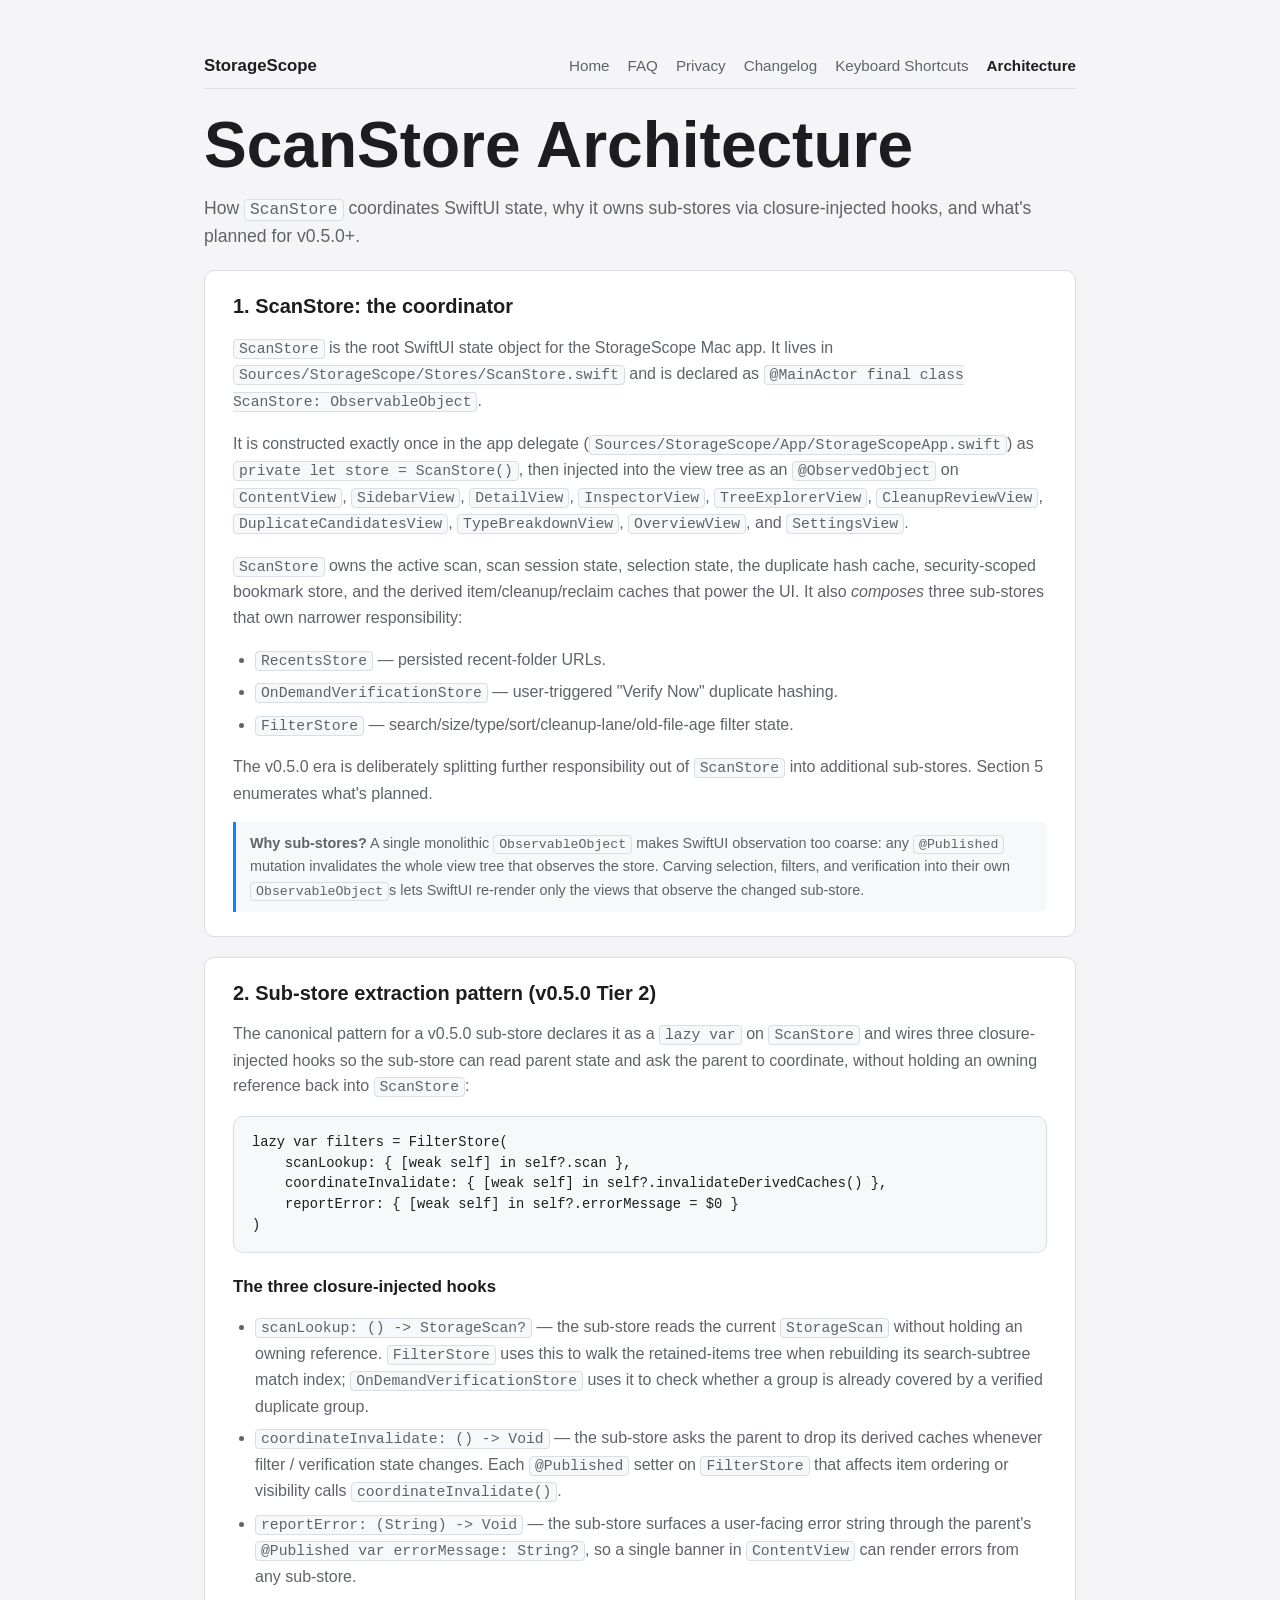
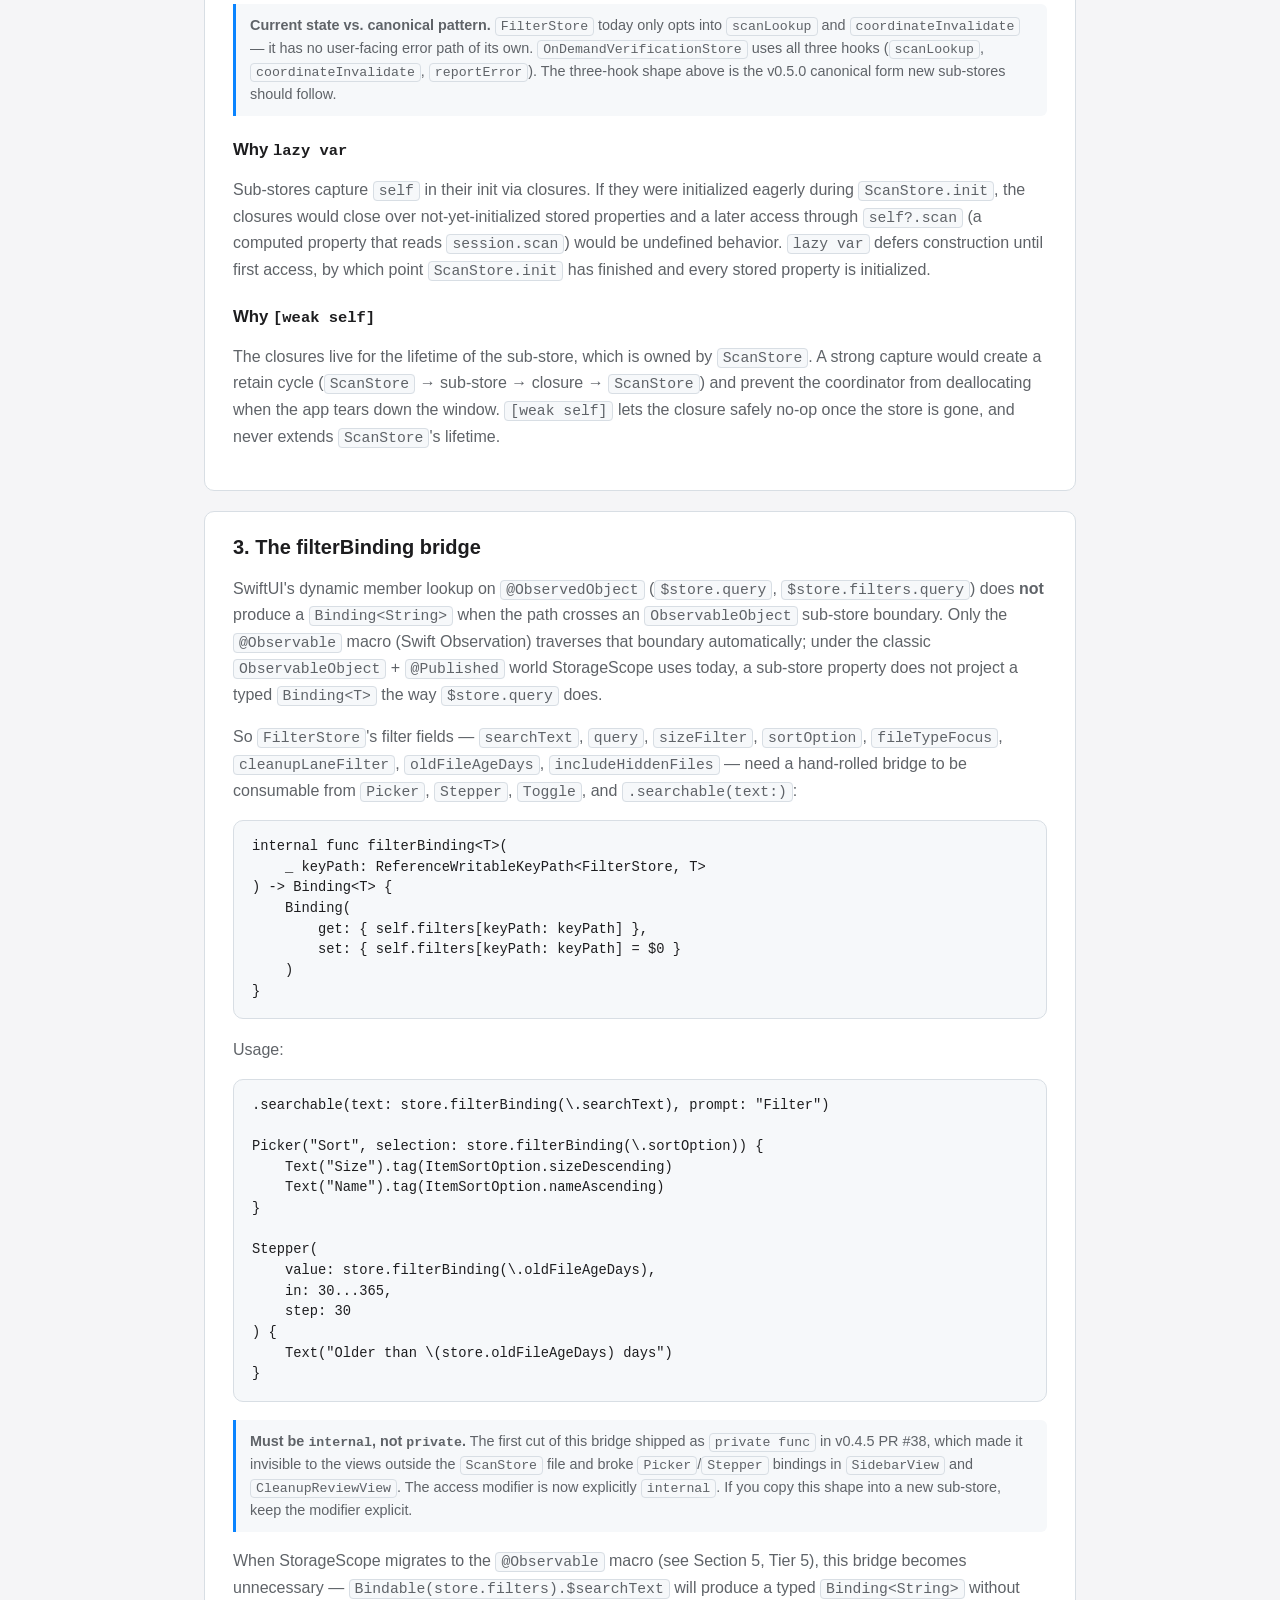
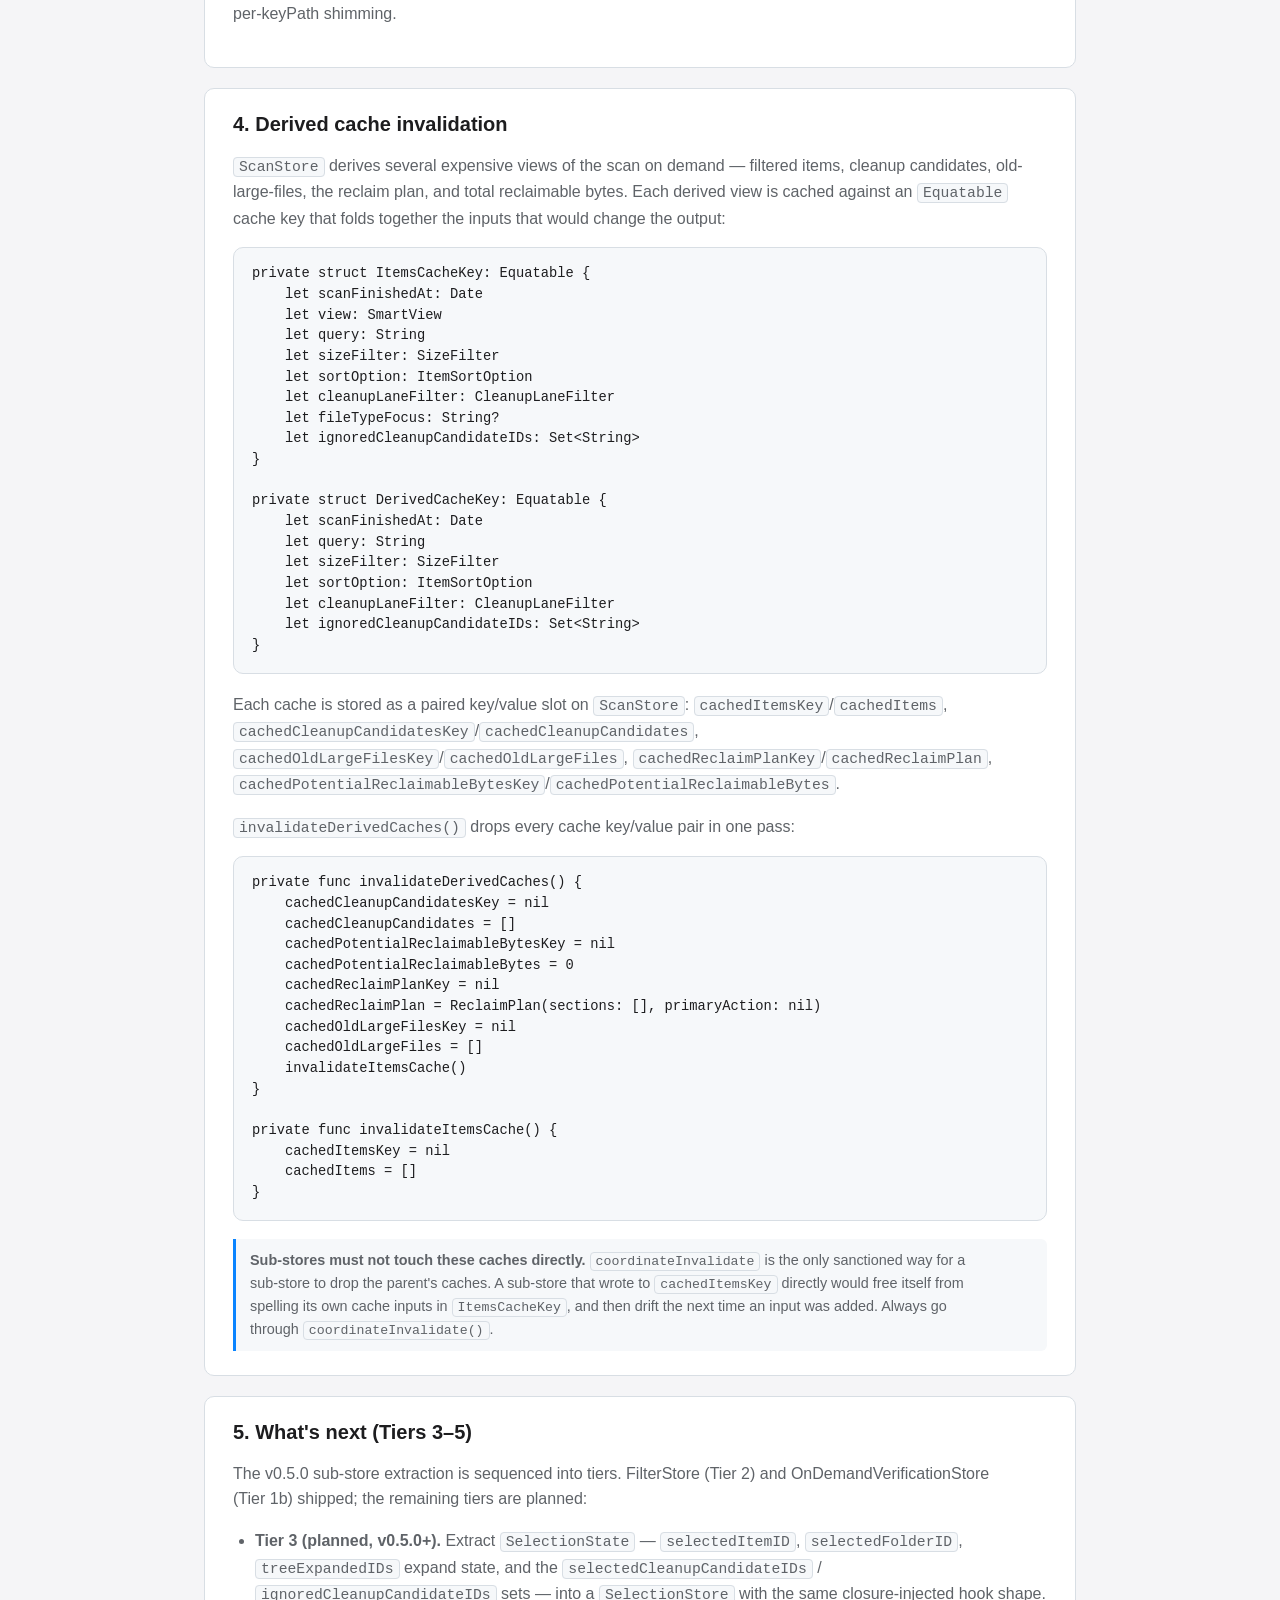
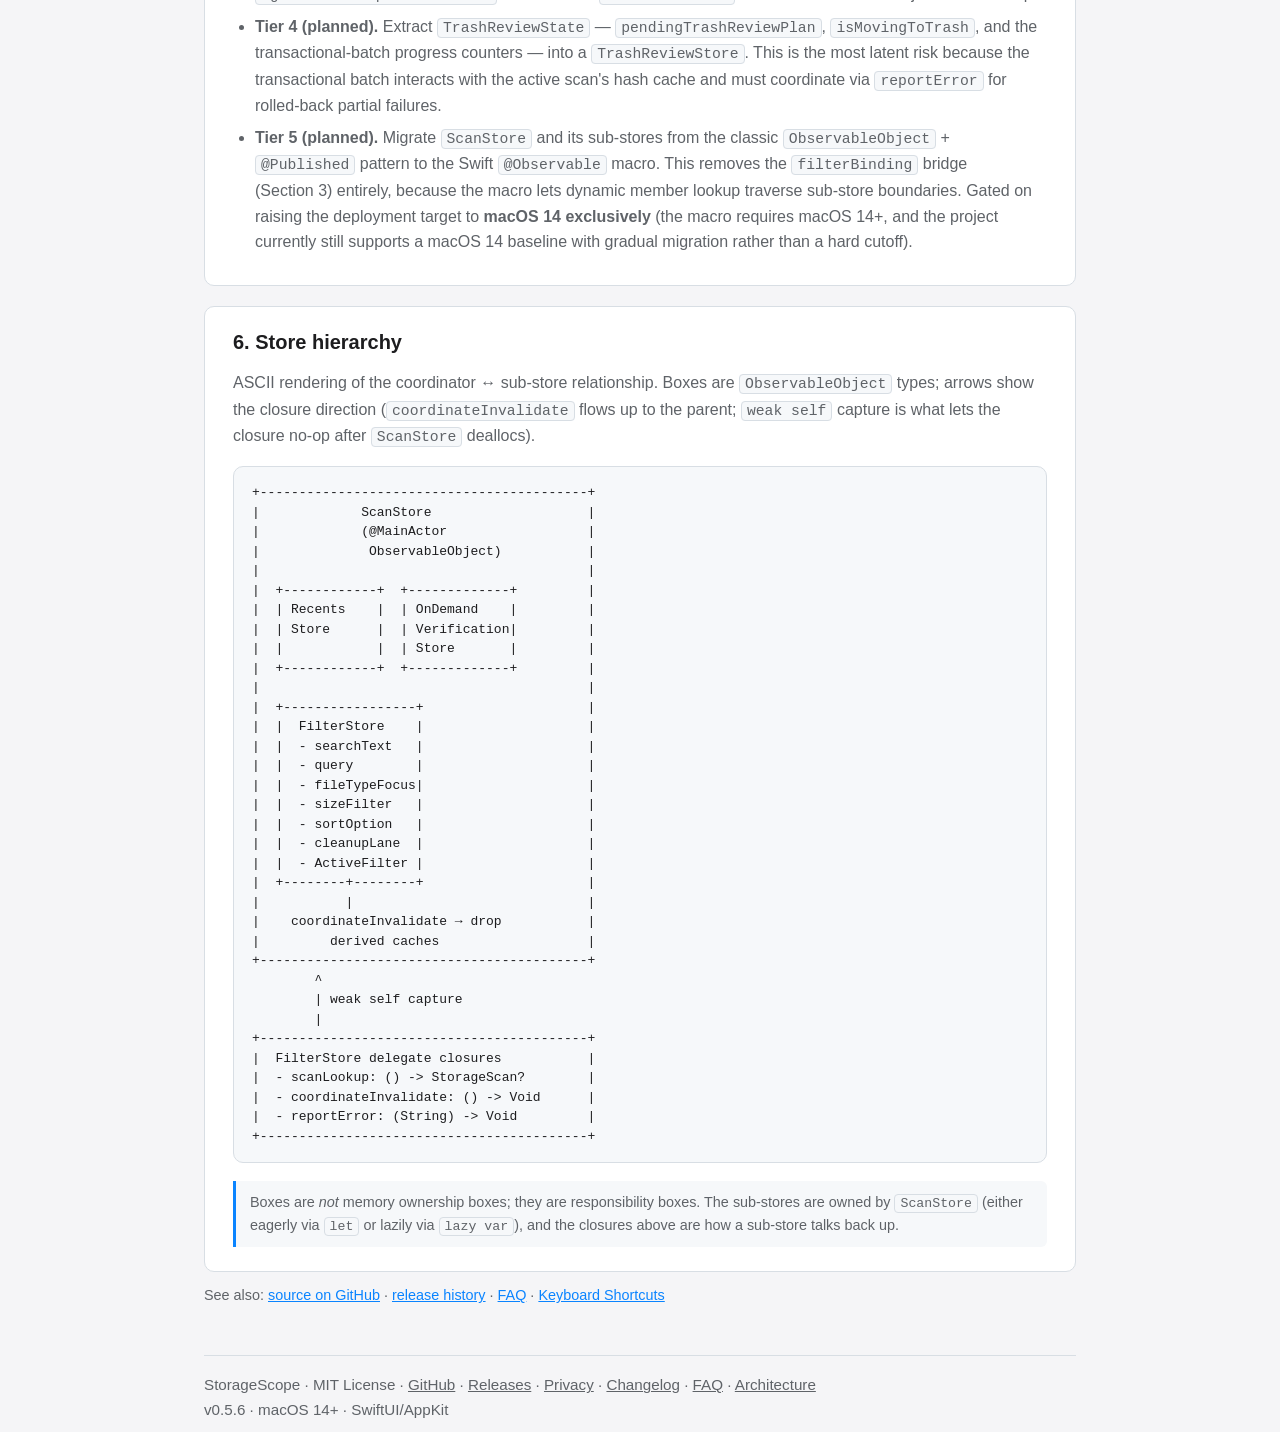
==== docs/architecture.html @ 78a91f6f "v0.5.6: StorageItemRow + DuplicateItemRow adopted Equatable for diff skip First step on PLAN.md §3.3" ====
<!doctype html>
<html lang="en">
<head>
  <meta charset="utf-8">
  <meta name="viewport" content="width=device-width, initial-scale=1">
  <title>Architecture — StorageScope</title>
  <meta name="description" content="StorageScope ScanStore architecture: the @MainActor ObservableObject coordinator, the v0.5.0 Tier-2 sub-store extraction pattern, the filterBinding bridge, derived cache invalidation, and what's planned for Tiers 3-5.">
  <link rel="canonical" href="https://rasputinkaiser.github.io/StorageScope/architecture.html">
  <meta property="og:title" content="Architecture — StorageScope">
  <meta property="og:description" content="How ScanStore coordinates sub-stores (FilterStore, OnDemandVerificationStore, RecentsStore) via closure-injected hooks, the filterBinding Binding bridge, and derived cache invalidation.">
  <meta property="og:type" content="article">
  <meta property="og:url" content="https://rasputinkaiser.github.io/StorageScope/architecture.html">
  <meta property="og:image" content="https://rasputinkaiser.github.io/StorageScope/images/storagescope-overview.png">
  <meta name="twitter:card" content="summary_large_image">
  <meta name="twitter:title" content="Architecture — StorageScope">
  <meta name="twitter:image" content="https://rasputinkaiser.github.io/StorageScope/images/storagescope-overview.png">
  <link rel="icon" type="image/png" href="images/storagescope-overview.png">
  <script type="application/ld+json">
  {
    "@context": "https://schema.org",
    "@type": "TechArticle",
    "headline": "ScanStore Architecture",
    "inLanguage": "en",
    "about": "ScanStore (@MainActor ObservableObject) coordinator pattern, v0.5.0 Tier-2 sub-store extraction, filterBinding bridge, and derived cache invalidation in StorageScope.",
    "isPartOf": {
      "@type": "WebSite",
      "name": "StorageScope",
      "url": "https://rasputinkaiser.github.io/StorageScope/"
    },
    "author": {
      "@type": "Person",
      "name": "RasputinKaiser"
    }
  }
  </script>
  <style>
    :root { color-scheme: light dark; --accent: #0a84ff; --text: #1d1d1f; --muted: #5f6368; --bg: #f5f5f7; --panel: #fff; --border: #d8dee4; --code-bg: #f6f8fa; --code-text: #1d1d1f; }
    @media (prefers-color-scheme: dark) { :root { --text: #f5f5f7; --muted: #a1a1a6; --bg: #101114; --panel: #1b1d22; --border: #2f343d; --code-bg: #0e0f12; --code-text: #f5f5f7; } }
    * { box-sizing: border-box; }
    body { margin: 0; font-family: -apple-system, BlinkMacSystemFont, "Segoe UI", sans-serif; background: var(--bg); color: var(--text); -webkit-font-smoothing: antialiased; }
    main { max-width: 920px; margin: 0 auto; padding: 56px 24px 72px; }
    h1 { font-size: clamp(2.2rem, 5vw, 4rem); line-height: 1; margin: 0 0 18px; text-wrap: balance; }
    h2 { margin-top: 36px; font-size: 1.25rem; text-wrap: balance; }
    h3 { margin-top: 24px; font-size: 1.05rem; }
    p, li { color: var(--muted); line-height: 1.6; text-wrap: pretty; }
    a { color: var(--accent); }
    code { font-family: "SF Mono", ui-monospace, Menlo, Consolas, monospace; font-size: 0.92em; }
    p > code, li > code { background: var(--code-bg); padding: 1px 5px; border-radius: 4px; border: 1px solid var(--border); }
    pre { background: var(--code-bg); border: 1px solid var(--border); border-radius: 10px; padding: 16px 18px; overflow-x: auto; line-height: 1.5; margin: 14px 0 18px; }
    pre code { color: var(--code-text); background: transparent; border: 0; padding: 0; font-size: 0.86rem; white-space: pre; }
    .section { background: var(--panel); border: 1px solid var(--border); border-radius: 10px; padding: 24px 28px; margin-top: 20px; }
    .section h2 { margin-top: 0; }
    .section h3:first-child { margin-top: 0; }
    ul { margin: 8px 0 0; padding-left: 22px; }
    li { margin-bottom: 6px; }
    .lead { color: var(--muted); font-size: 1.1rem; line-height: 1.55; margin: 0 0 8px; }
    .note { font-size: 0.9rem; color: var(--muted); background: var(--code-bg); border-left: 3px solid var(--accent); padding: 10px 14px; border-radius: 0 6px 6px 0; margin: 14px 0 0; }
    .actions-note { margin: 12px 0 0; color: var(--muted); font-size: 0.9rem; }
    .site-nav { display:flex; flex-wrap:wrap; align-items:baseline; gap:16px 24px; margin-bottom:24px; padding-bottom:12px; border-bottom:1px solid var(--border); }
    .site-nav .brand { font-weight:700; color:var(--text); text-decoration:none; font-size:1.05rem; }
    .site-nav nav { display:flex; flex-wrap:wrap; gap:18px; margin-left:auto; }
    .site-nav nav a { color:var(--muted); text-decoration:none; font-size:0.95rem; transition: color 150ms cubic-bezier(0.2, 0, 0, 1); }
    .site-nav nav a:hover { color:var(--accent); }
    .site-nav nav a[aria-current="page"] { color: var(--text); font-weight: 600; }
    footer.site-footer { margin-top:48px; padding-top:20px; border-top:1px solid var(--border); color:var(--muted); font-size:0.95rem; display:flex; flex-wrap:wrap; gap:8px 16px; justify-content:space-between; }
    footer.site-footer a { color:inherit; }
    @media (max-width: 820px) {
      main { padding: 32px 16px 56px; }
      .section { padding: 18px 16px; }
      pre { padding: 12px; }
      pre code { font-size: 0.78rem; }
    }
  </style>
</head>
<body>
  <main>
    <header class="site-nav" aria-label="Site navigation">
      <a class="brand" href="./">StorageScope</a>
      <nav>
        <a href="./">Home</a>
        <a href="faq.html">FAQ</a>
        <a href="privacy.html">Privacy</a>
        <a href="changelog.html">Changelog</a>
        <a href="keyboard-shortcuts.html">Keyboard Shortcuts</a>
        <a href="architecture.html" aria-current="page">Architecture</a>
      </nav>
    </header>
    <h1>ScanStore Architecture</h1>
    <p class="lead">How <code>ScanStore</code> coordinates SwiftUI state, why it owns sub-stores via closure-injected hooks, and what's planned for v0.5.0+.</p>

    <section class="section" id="scanstore-coordinator">
      <h2>1. ScanStore: the coordinator</h2>
      <p><code>ScanStore</code> is the root SwiftUI state object for the StorageScope Mac app. It lives in
      <code>Sources/StorageScope/Stores/ScanStore.swift</code> and is declared as
      <code>@MainActor final class ScanStore: ObservableObject</code>.</p>
      <p>It is constructed exactly once in the app delegate
      (<code>Sources/StorageScope/App/StorageScopeApp.swift</code>) as
      <code>private let store = ScanStore()</code>, then injected into the view tree as an
      <code>@ObservedObject</code> on <code>ContentView</code>, <code>SidebarView</code>,
      <code>DetailView</code>, <code>InspectorView</code>, <code>TreeExplorerView</code>,
      <code>CleanupReviewView</code>, <code>DuplicateCandidatesView</code>,
      <code>TypeBreakdownView</code>, <code>OverviewView</code>, and <code>SettingsView</code>.</p>
      <p><code>ScanStore</code> owns the active scan, scan session state, selection state, the duplicate hash
      cache, security-scoped bookmark store, and the derived item/cleanup/reclaim caches that power the UI.
      It also <em>composes</em> three sub-stores that own narrower responsibility:</p>
      <ul>
        <li><code>RecentsStore</code> &mdash; persisted recent-folder URLs.</li>
        <li><code>OnDemandVerificationStore</code> &mdash; user-triggered "Verify Now" duplicate hashing.</li>
        <li><code>FilterStore</code> &mdash; search/size/type/sort/cleanup-lane/old-file-age filter state.</li>
      </ul>
      <p>The v0.5.0 era is deliberately splitting further responsibility out of <code>ScanStore</code> into
      additional sub-stores. Section&nbsp;5 enumerates what's planned.</p>
      <p class="note"><strong>Why sub-stores?</strong> A single monolithic <code>ObservableObject</code> makes SwiftUI
      observation too coarse: any <code>@Published</code> mutation invalidates the whole view tree that observes
      the store. Carving selection, filters, and verification into their own
      <code>ObservableObject</code>s lets SwiftUI re-render only the views that observe the changed sub-store.</p>
    </section>

    <section class="section" id="sub-store-extraction-pattern">
      <h2>2. Sub-store extraction pattern (v0.5.0 Tier 2)</h2>
      <p>The canonical pattern for a v0.5.0 sub-store declares it as a <code>lazy var</code> on
      <code>ScanStore</code> and wires three closure-injected hooks so the sub-store can read parent state
      and ask the parent to coordinate, without holding an owning reference back into <code>ScanStore</code>:</p>
      <pre><code class="language-swift">lazy var filters = FilterStore(
    scanLookup: { [weak self] in self?.scan },
    coordinateInvalidate: { [weak self] in self?.invalidateDerivedCaches() },
    reportError: { [weak self] in self?.errorMessage = $0 }
)</code></pre>
      <h3>The three closure-injected hooks</h3>
      <ul>
        <li><code>scanLookup: () -&gt; StorageScan?</code> &mdash; the sub-store reads the current
        <code>StorageScan</code> without holding an owning reference. <code>FilterStore</code> uses this to walk
        the retained-items tree when rebuilding its search-subtree match index; <code>OnDemandVerificationStore</code>
        uses it to check whether a group is already covered by a verified duplicate group.</li>
        <li><code>coordinateInvalidate: () -&gt; Void</code> &mdash; the sub-store asks the parent to drop its
        derived caches whenever filter / verification state changes. Each <code>@Published</code> setter on
        <code>FilterStore</code> that affects item ordering or visibility calls
        <code>coordinateInvalidate()</code>.</li>
        <li><code>reportError: (String) -&gt; Void</code> &mdash; the sub-store surfaces a user-facing error
        string through the parent's <code>@Published var errorMessage: String?</code>, so a single banner in
        <code>ContentView</code> can render errors from any sub-store.</li>
      </ul>
      <p class="note"><strong>Current state vs. canonical pattern.</strong> <code>FilterStore</code> today only
      opts into <code>scanLookup</code> and <code>coordinateInvalidate</code> &mdash; it has no user-facing
      error path of its own. <code>OnDemandVerificationStore</code> uses all three hooks
      (<code>scanLookup</code>, <code>coordinateInvalidate</code>, <code>reportError</code>). The three-hook
      shape above is the v0.5.0 canonical form new sub-stores should follow.</p>
      <h3>Why <code>lazy var</code></h3>
      <p>Sub-stores capture <code>self</code> in their init via closures. If they were initialized eagerly
      during <code>ScanStore.init</code>, the closures would close over not-yet-initialized stored properties
      and a later access through <code>self?.scan</code> (a computed property that reads
      <code>session.scan</code>) would be undefined behavior. <code>lazy var</code> defers construction until
      first access, by which point <code>ScanStore.init</code> has finished and every stored property is
      initialized.</p>
      <h3>Why <code>[weak self]</code></h3>
      <p>The closures live for the lifetime of the sub-store, which is owned by <code>ScanStore</code>. A
      strong capture would create a retain cycle (<code>ScanStore</code> &rarr; sub-store &rarr; closure
      &rarr; <code>ScanStore</code>) and prevent the coordinator from deallocating when the app tears down the
      window. <code>[weak self]</code> lets the closure safely no-op once the store is gone, and never extends
      <code>ScanStore</code>'s lifetime.</p>
    </section>

    <section class="section" id="filterbinding-bridge">
      <h2>3. The filterBinding bridge</h2>
      <p>SwiftUI's dynamic member lookup on <code>@ObservedObject</code> (<code>$store.query</code>,
      <code>$store.filters.query</code>) does <strong>not</strong> produce a <code>Binding&lt;String&gt;</code>
      when the path crosses an <code>ObservableObject</code> sub-store boundary. Only the
      <code>@Observable</code> macro (Swift Observation) traverses that boundary automatically; under the
      classic <code>ObservableObject</code> + <code>@Published</code> world StorageScope uses today, a sub-store
      property does not project a typed <code>Binding&lt;T&gt;</code> the way <code>$store.query</code> does.</p>
      <p>So <code>FilterStore</code>'s filter fields &mdash; <code>searchText</code>, <code>query</code>,
      <code>sizeFilter</code>, <code>sortOption</code>, <code>fileTypeFocus</code>,
      <code>cleanupLaneFilter</code>, <code>oldFileAgeDays</code>, <code>includeHiddenFiles</code>
      &mdash; need a hand-rolled bridge to be consumable from <code>Picker</code>, <code>Stepper</code>,
      <code>Toggle</code>, and <code>.searchable(text:)</code>:</p>
      <pre><code class="language-swift">internal func filterBinding&lt;T&gt;(
    _ keyPath: ReferenceWritableKeyPath&lt;FilterStore, T&gt;
) -&gt; Binding&lt;T&gt; {
    Binding(
        get: { self.filters[keyPath: keyPath] },
        set: { self.filters[keyPath: keyPath] = $0 }
    )
}</code></pre>
      <p>Usage:</p>
      <pre><code class="language-swift">.searchable(text: store.filterBinding(\.searchText), prompt: "Filter")

Picker("Sort", selection: store.filterBinding(\.sortOption)) {
    Text("Size").tag(ItemSortOption.sizeDescending)
    Text("Name").tag(ItemSortOption.nameAscending)
}

Stepper(
    value: store.filterBinding(\.oldFileAgeDays),
    in: 30...365,
    step: 30
) {
    Text("Older than \(store.oldFileAgeDays) days")
}</code></pre>
      <p class="note"><strong>Must be <code>internal</code>, not <code>private</code>.</strong> The first cut of this
      bridge shipped as <code>private func</code> in v0.4.5 PR&nbsp;#38, which made it invisible to the views
      outside the <code>ScanStore</code> file and broke <code>Picker</code>/<code>Stepper</code> bindings in
      <code>SidebarView</code> and <code>CleanupReviewView</code>. The access modifier is now explicitly
      <code>internal</code>. If you copy this shape into a new sub-store, keep the modifier explicit.</p>
      <p>When StorageScope migrates to the <code>@Observable</code> macro (see Section&nbsp;5, Tier 5), this
      bridge becomes unnecessary &mdash; <code>Bindable(store.filters).$searchText</code> will produce a typed
      <code>Binding&lt;String&gt;</code> without per-keyPath shimming.</p>
    </section>

    <section class="section" id="derived-cache-invalidation">
      <h2>4. Derived cache invalidation</h2>
      <p><code>ScanStore</code> derives several expensive views of the scan on demand &mdash; filtered items,
      cleanup candidates, old-large-files, the reclaim plan, and total reclaimable bytes. Each derived view is
      cached against an <code>Equatable</code> cache key that folds together the inputs that would change the
      output:</p>
      <pre><code class="language-swift">private struct ItemsCacheKey: Equatable {
    let scanFinishedAt: Date
    let view: SmartView
    let query: String
    let sizeFilter: SizeFilter
    let sortOption: ItemSortOption
    let cleanupLaneFilter: CleanupLaneFilter
    let fileTypeFocus: String?
    let ignoredCleanupCandidateIDs: Set&lt;String&gt;
}

private struct DerivedCacheKey: Equatable {
    let scanFinishedAt: Date
    let query: String
    let sizeFilter: SizeFilter
    let sortOption: ItemSortOption
    let cleanupLaneFilter: CleanupLaneFilter
    let ignoredCleanupCandidateIDs: Set&lt;String&gt;
}</code></pre>
      <p>Each cache is stored as a paired key/value slot on <code>ScanStore</code>:
      <code>cachedItemsKey</code>/<code>cachedItems</code>,
      <code>cachedCleanupCandidatesKey</code>/<code>cachedCleanupCandidates</code>,
      <code>cachedOldLargeFilesKey</code>/<code>cachedOldLargeFiles</code>,
      <code>cachedReclaimPlanKey</code>/<code>cachedReclaimPlan</code>,
      <code>cachedPotentialReclaimableBytesKey</code>/<code>cachedPotentialReclaimableBytes</code>.</p>
      <p><code>invalidateDerivedCaches()</code> drops every cache key/value pair in one pass:</p>
      <pre><code class="language-swift">private func invalidateDerivedCaches() {
    cachedCleanupCandidatesKey = nil
    cachedCleanupCandidates = []
    cachedPotentialReclaimableBytesKey = nil
    cachedPotentialReclaimableBytes = 0
    cachedReclaimPlanKey = nil
    cachedReclaimPlan = ReclaimPlan(sections: [], primaryAction: nil)
    cachedOldLargeFilesKey = nil
    cachedOldLargeFiles = []
    invalidateItemsCache()
}

private func invalidateItemsCache() {
    cachedItemsKey = nil
    cachedItems = []
}</code></pre>
      <p class="note"><strong>Sub-stores must not touch these caches directly.</strong>
      <code>coordinateInvalidate</code> is the only sanctioned way for a sub-store to drop the parent's caches.
      A sub-store that wrote to <code>cachedItemsKey</code> directly would free itself from spelling its own
      cache inputs in <code>ItemsCacheKey</code>, and then drift the next time an input was added. Always go
      through <code>coordinateInvalidate()</code>.</p>
    </section>

    <section class="section" id="whats-next">
      <h2>5. What's next (Tiers 3–5)</h2>
      <p>The v0.5.0 sub-store extraction is sequenced into tiers. FilterStore (Tier&nbsp;2) and
      OnDemandVerificationStore (Tier&nbsp;1b) shipped; the remaining tiers are planned:</p>
      <ul>
        <li><strong>Tier 3 (planned, v0.5.0+).</strong> Extract <code>SelectionState</code> &mdash;
        <code>selectedItemID</code>, <code>selectedFolderID</code>, <code>treeExpandedIDs</code> expand state,
        and the <code>selectedCleanupCandidateIDs</code> / <code>ignoredCleanupCandidateIDs</code> sets &mdash;
        into a <code>SelectionStore</code> with the same closure-injected hook shape.</li>
        <li><strong>Tier 4 (planned).</strong> Extract <code>TrashReviewState</code> &mdash;
        <code>pendingTrashReviewPlan</code>, <code>isMovingToTrash</code>, and the transactional-batch progress
        counters &mdash; into a <code>TrashReviewStore</code>. This is the most latent risk because the
        transactional batch interacts with the active scan's hash cache and must coordinate via
        <code>reportError</code> for rolled-back partial failures.</li>
        <li><strong>Tier 5 (planned).</strong> Migrate <code>ScanStore</code> and its sub-stores from the
        classic <code>ObservableObject</code> + <code>@Published</code> pattern to the Swift
        <code>@Observable</code> macro. This removes the <code>filterBinding</code> bridge (Section&nbsp;3)
        entirely, because the macro lets dynamic member lookup traverse sub-store boundaries. Gated on raising
        the deployment target to <strong>macOS 14 exclusively</strong> (the macro requires macOS 14+, and the
        project currently still supports a macOS 14 baseline with gradual migration rather than a hard cutoff).</li>
      </ul>
    </section>

    <section class="section" id="store-hierarchy-diagram">
      <h2>6. Store hierarchy</h2>
      <p>ASCII rendering of the coordinator &harr; sub-store relationship. Boxes are
      <code>ObservableObject</code> types; arrows show the closure direction
      (<code>coordinateInvalidate</code> flows up to the parent; <code>weak self</code> capture is what lets
      the closure no-op after <code>ScanStore</code> deallocs).</p>
      <pre>
+------------------------------------------+
|             ScanStore                    |
|             (@MainActor                  |
|              ObservableObject)           |
|                                          |
|  +------------+  +-------------+         |
|  | Recents    |  | OnDemand    |         |
|  | Store      |  | Verification|         |
|  |            |  | Store       |         |
|  +------------+  +-------------+         |
|                                          |
|  +-----------------+                     |
|  |  FilterStore    |                     |
|  |  - searchText   |                     |
|  |  - query        |                     |
|  |  - fileTypeFocus|                     |
|  |  - sizeFilter   |                     |
|  |  - sortOption   |                     |
|  |  - cleanupLane  |                     |
|  |  - ActiveFilter |                     |
|  +--------+--------+                     |
|           |                              |
|    coordinateInvalidate → drop           |
|         derived caches                   |
+------------------------------------------+
        ^
        | weak self capture
        |
+------------------------------------------+
|  FilterStore delegate closures           |
|  - scanLookup: () -> StorageScan?        |
|  - coordinateInvalidate: () -> Void      |
|  - reportError: (String) -> Void         |
+------------------------------------------+
</pre>
      <p class="note">Boxes are <em>not</em> memory ownership boxes; they are responsibility boxes. The
      sub-stores are owned by <code>ScanStore</code> (either eagerly via <code>let</code> or lazily via
      <code>lazy var</code>), and the closures above are how a sub-store talks back up.</p>
    </section>

    <p class="actions-note">See also: <a href="https://github.com/RasputinKaiser/StorageScope">source on GitHub</a> &middot; <a href="changelog.html">release history</a> &middot; <a href="faq.html">FAQ</a> &middot; <a href="keyboard-shortcuts.html">Keyboard Shortcuts</a></p>

    <footer class="site-footer">
      <div>StorageScope &middot; MIT License &middot; <a href="https://github.com/RasputinKaiser/StorageScope">GitHub</a> &middot; <a href="https://github.com/RasputinKaiser/StorageScope/releases">Releases</a> &middot; <a href="privacy.html">Privacy</a> &middot; <a href="changelog.html">Changelog</a> &middot; <a href="faq.html">FAQ</a> &middot; <a href="architecture.html">Architecture</a></div>
      <div>v0.5.6 &middot; macOS 14+ &middot; SwiftUI/AppKit</div>
    </footer>
  </main>
</body>
</html>
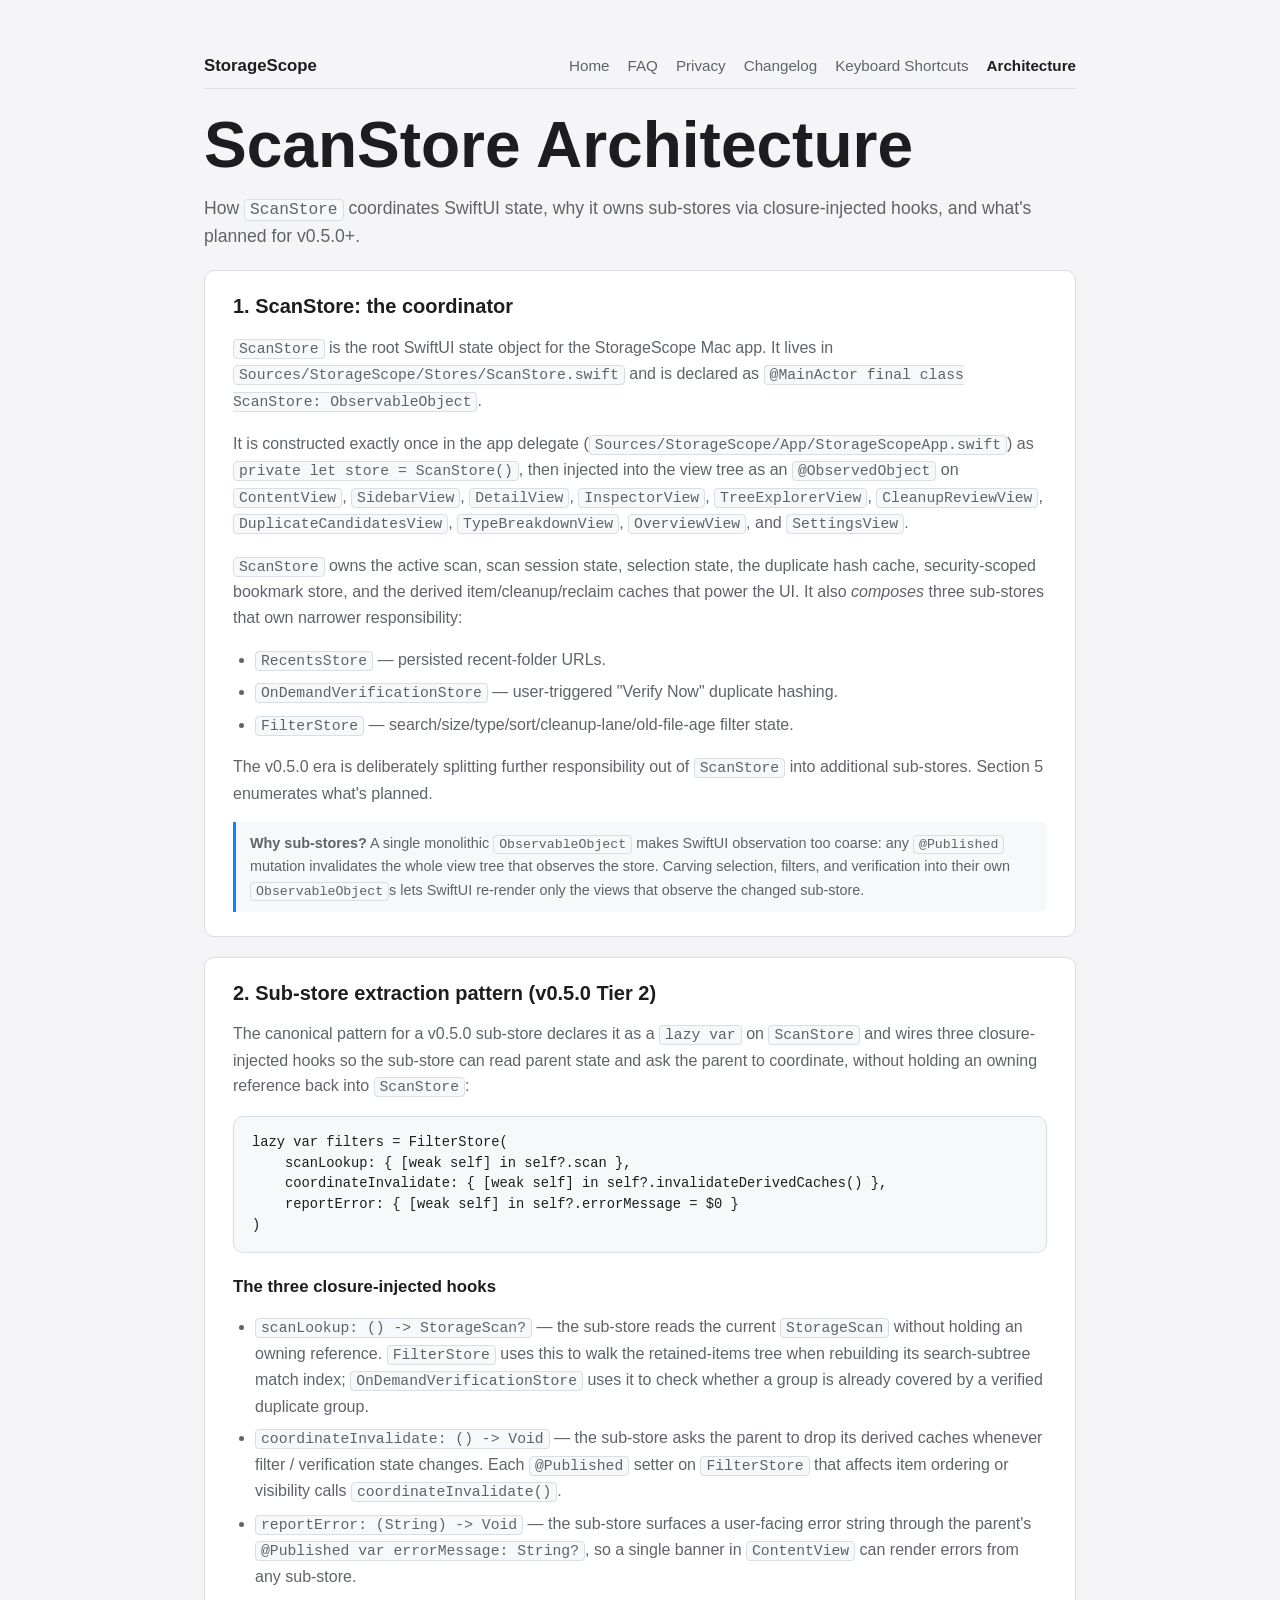
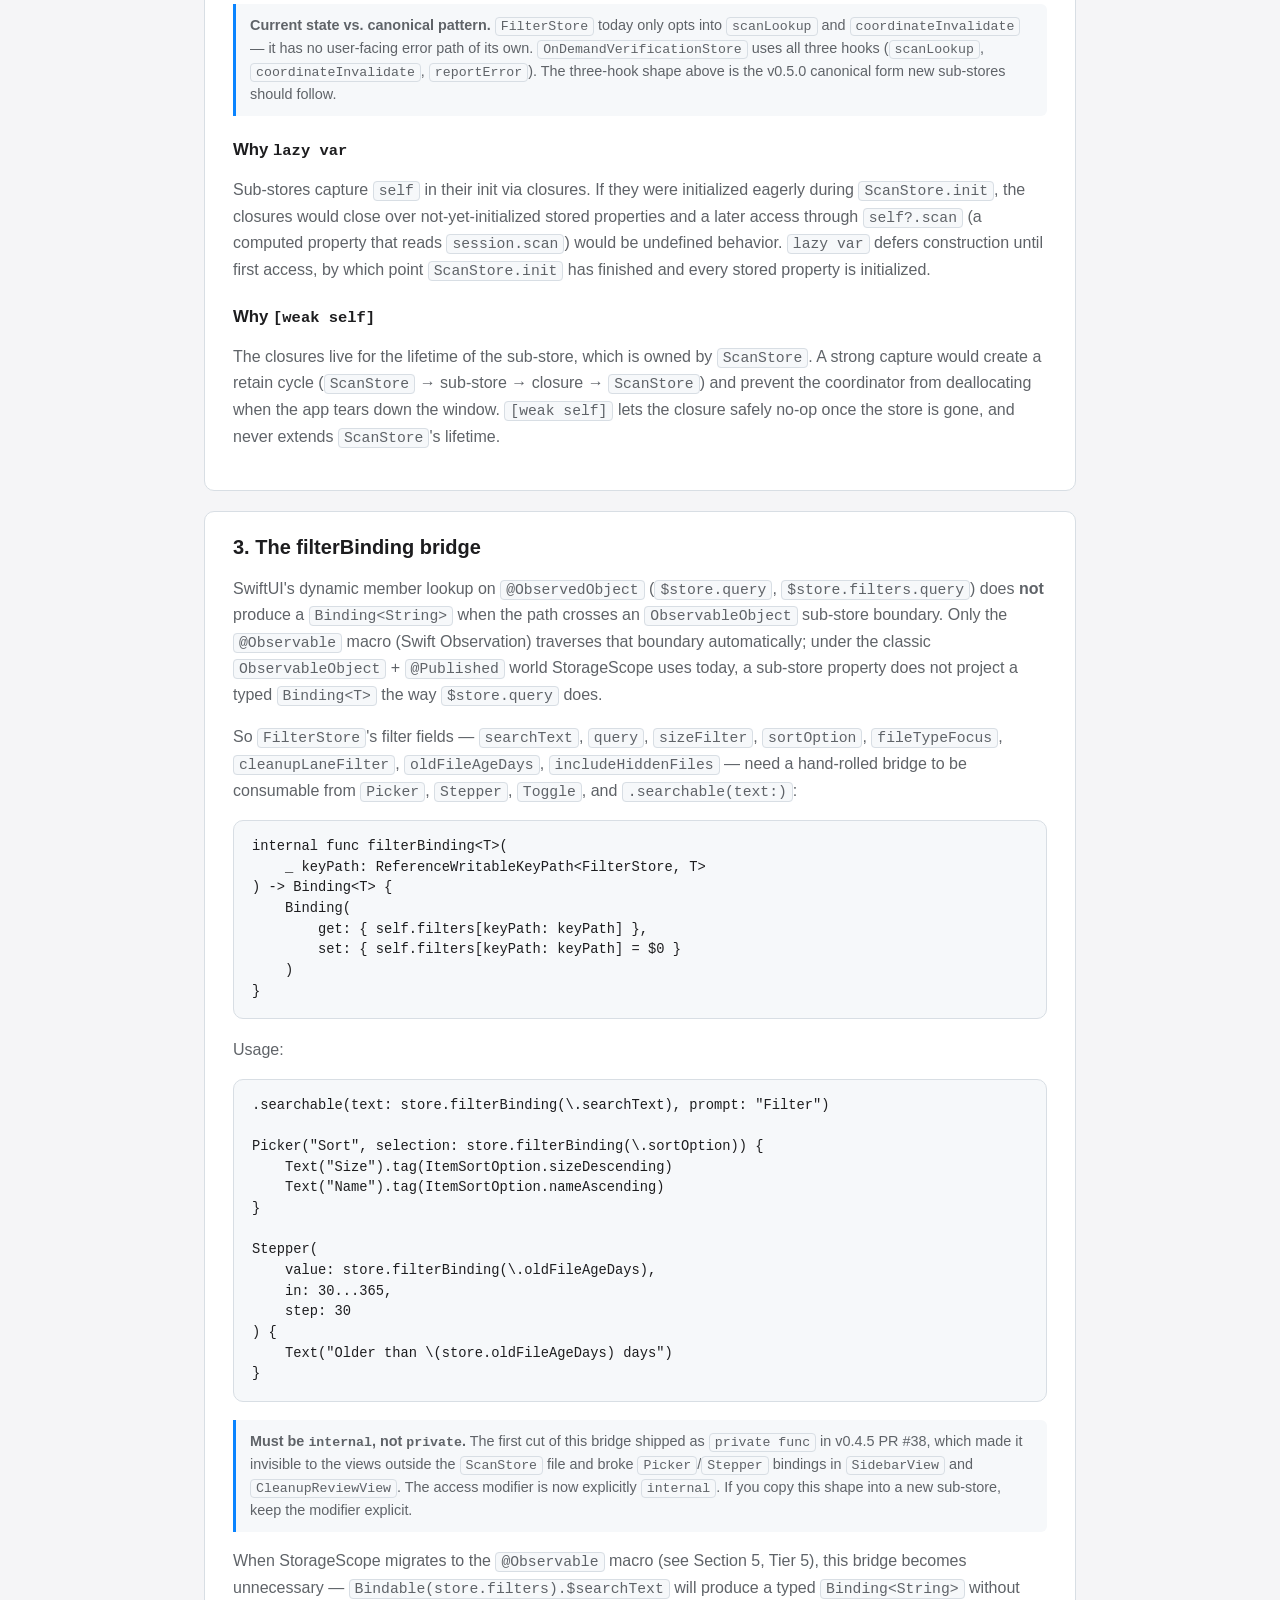
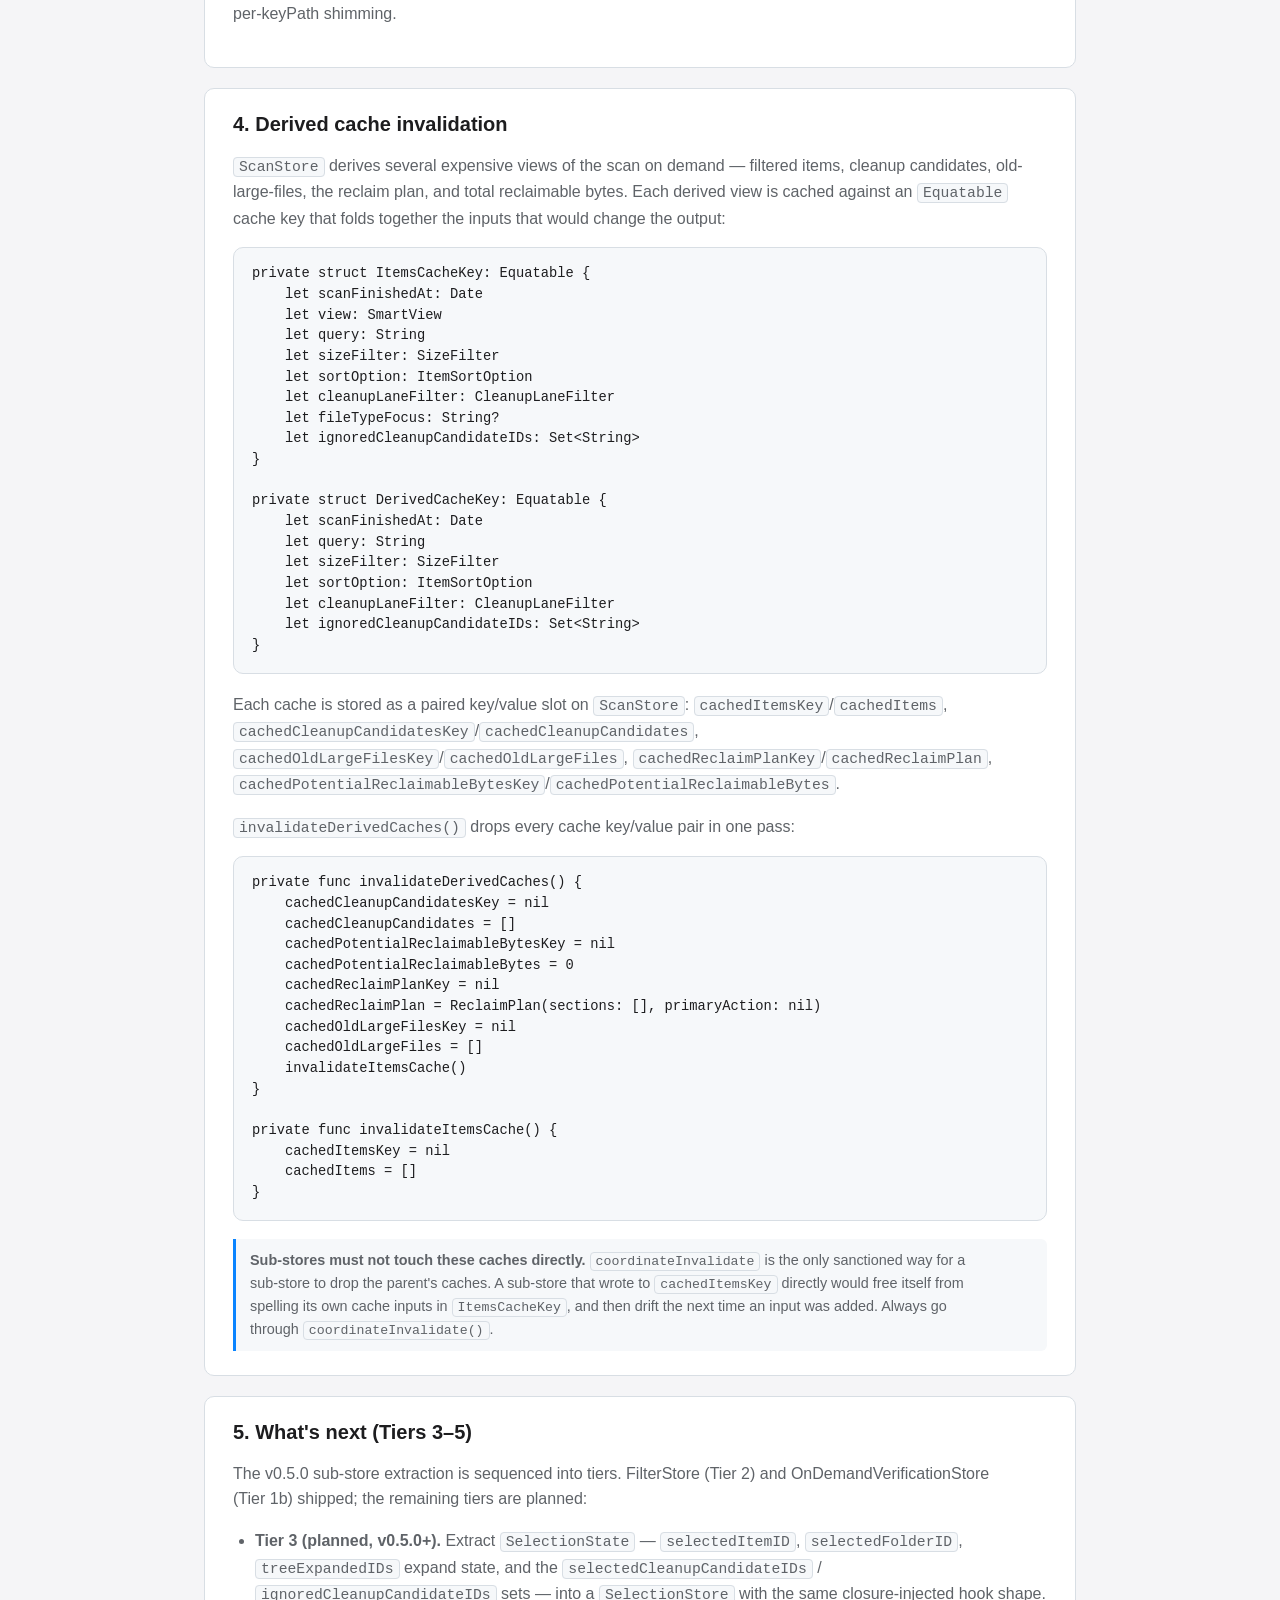
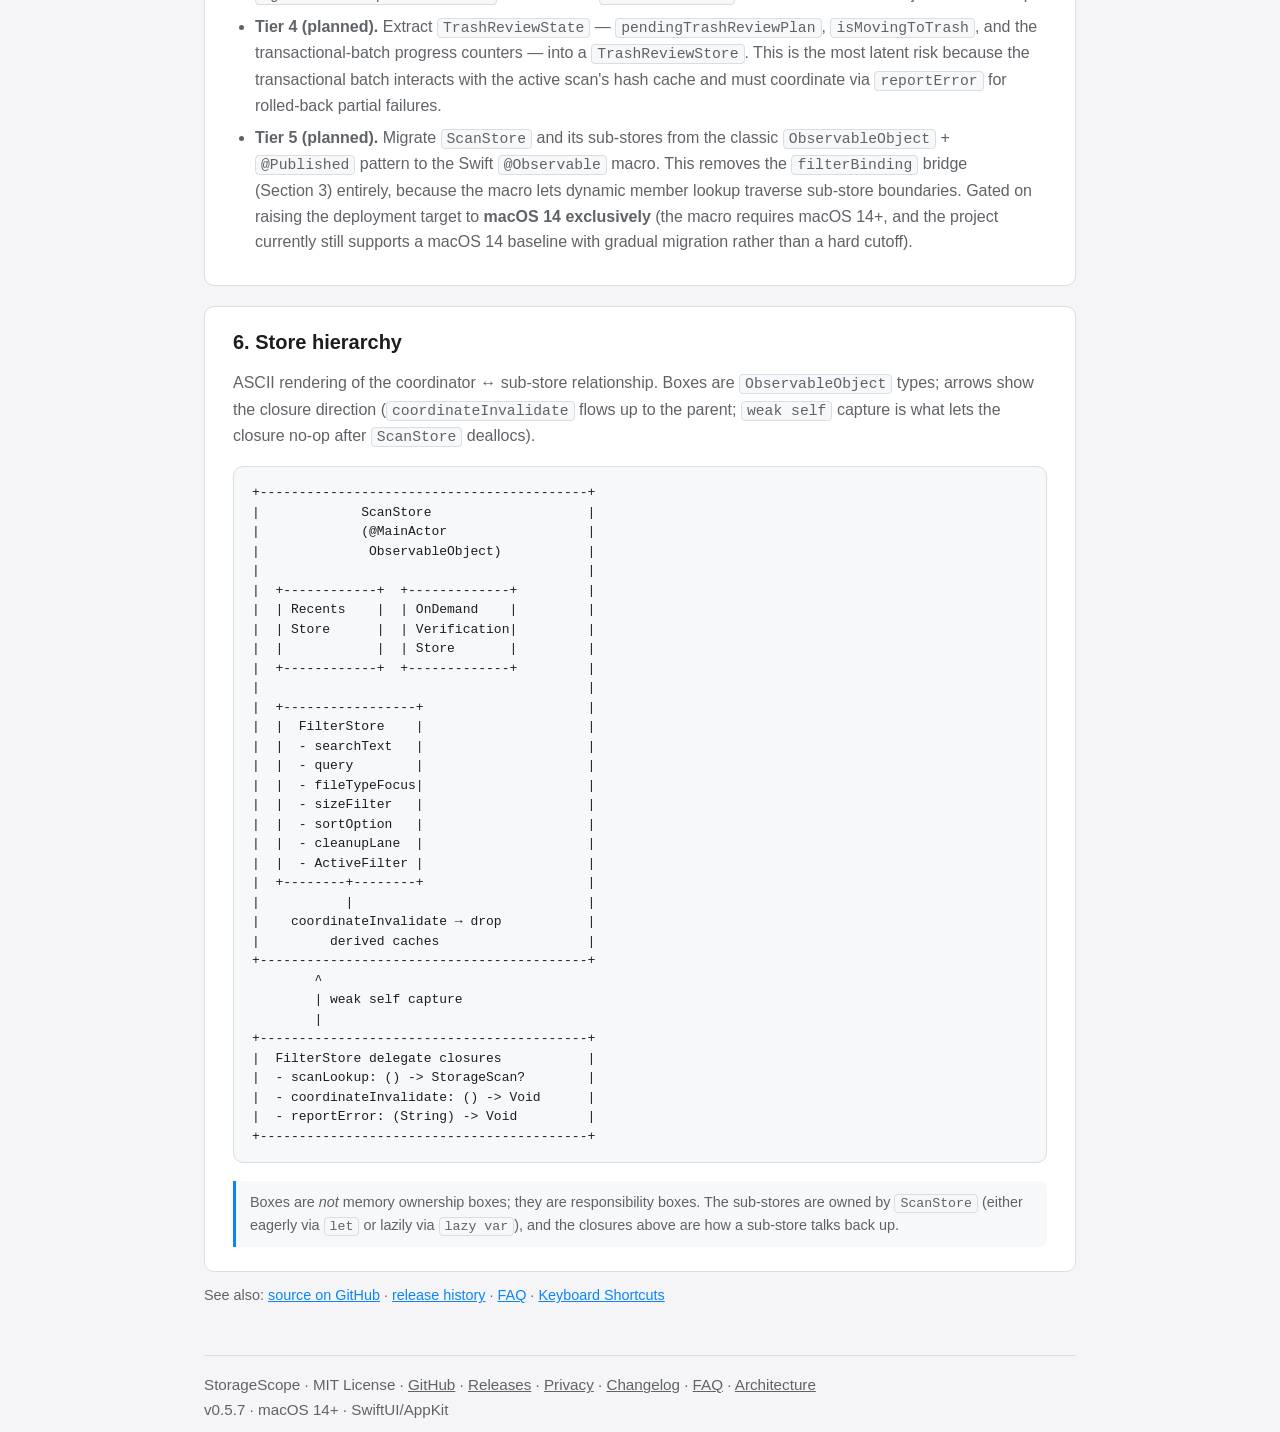
==== commit 839b8adf: "v0.5.7: CleanupCandidateRow Equatable + state hoist Continuation of the PLAN.md §3.3 P-15 row Equata" ====
--- a/docs/architecture.html
+++ b/docs/architecture.html
@@ -335,7 +335,7 @@
 
     <footer class="site-footer">
       <div>StorageScope &middot; MIT License &middot; <a href="https://github.com/RasputinKaiser/StorageScope">GitHub</a> &middot; <a href="https://github.com/RasputinKaiser/StorageScope/releases">Releases</a> &middot; <a href="privacy.html">Privacy</a> &middot; <a href="changelog.html">Changelog</a> &middot; <a href="faq.html">FAQ</a> &middot; <a href="architecture.html">Architecture</a></div>
-      <div>v0.5.6 &middot; macOS 14+ &middot; SwiftUI/AppKit</div>
+      <div>v0.5.7 &middot; macOS 14+ &middot; SwiftUI/AppKit</div>
     </footer>
   </main>
 </body>
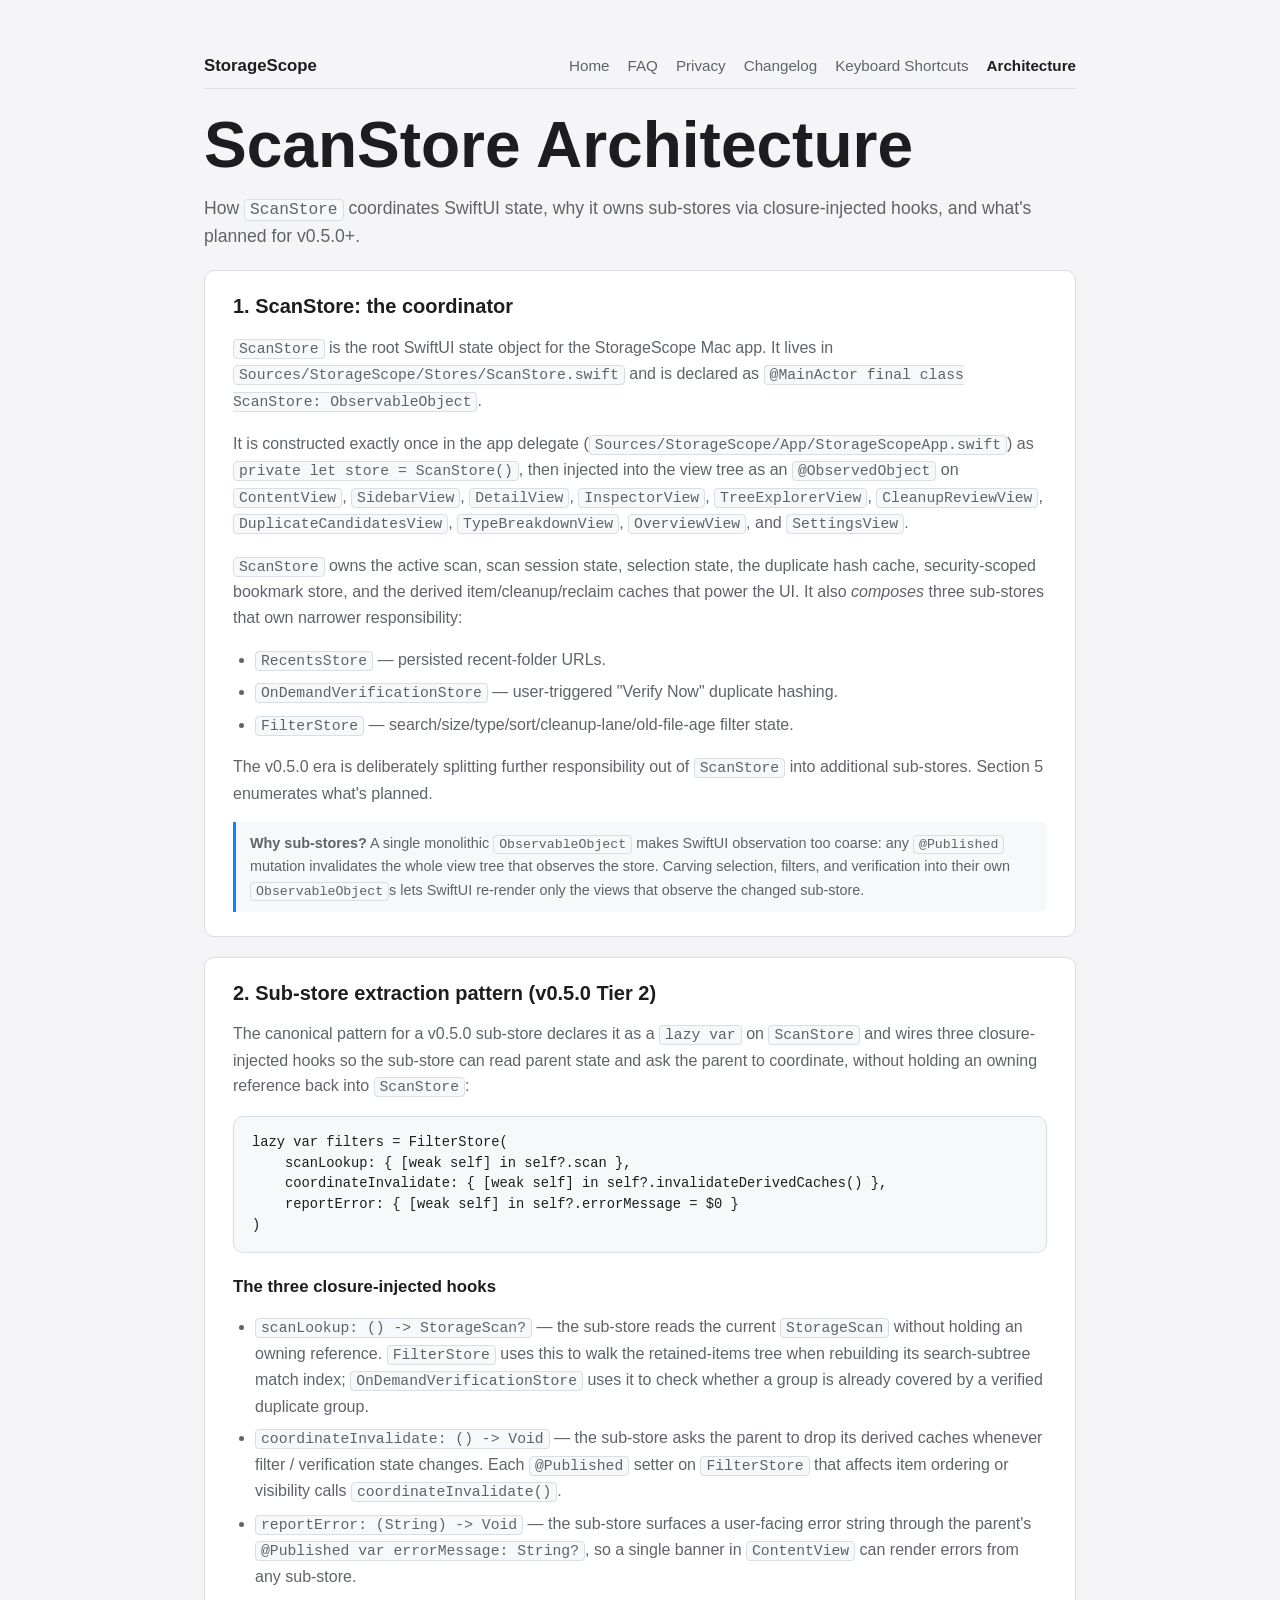
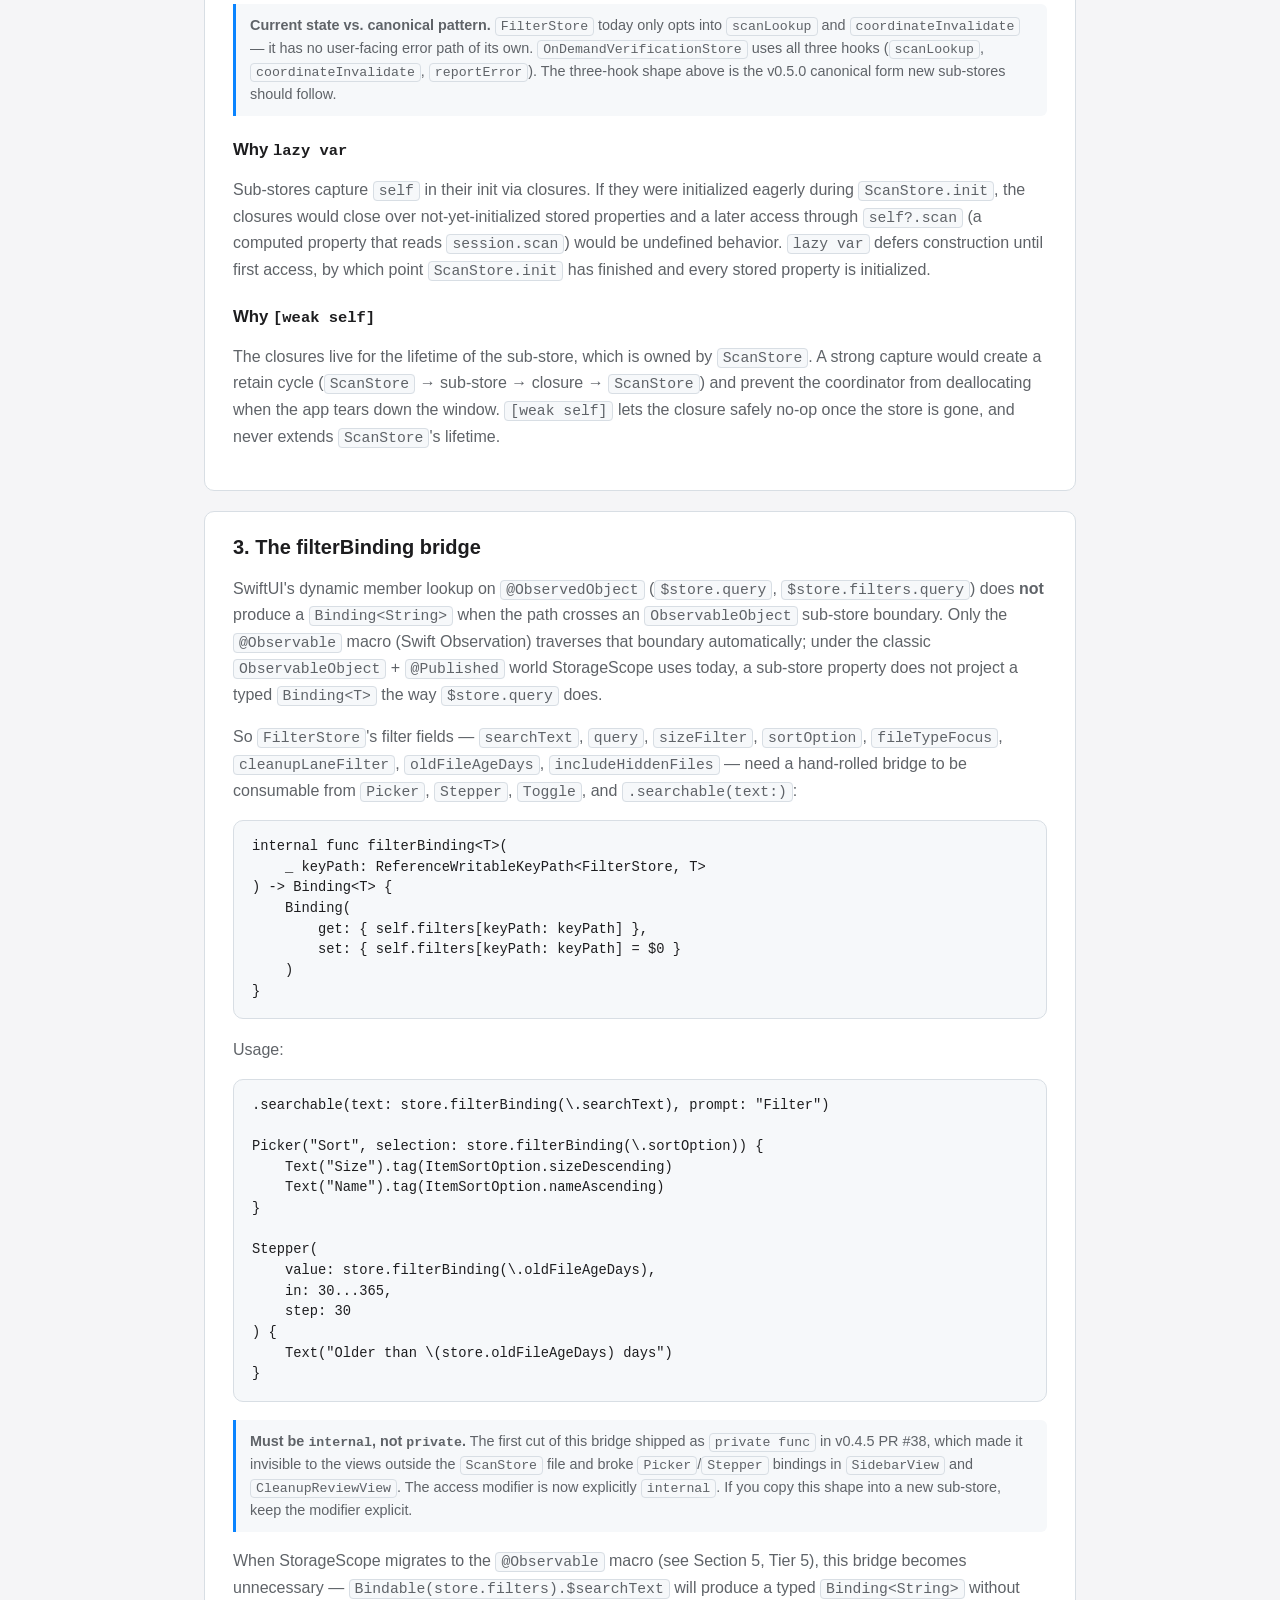
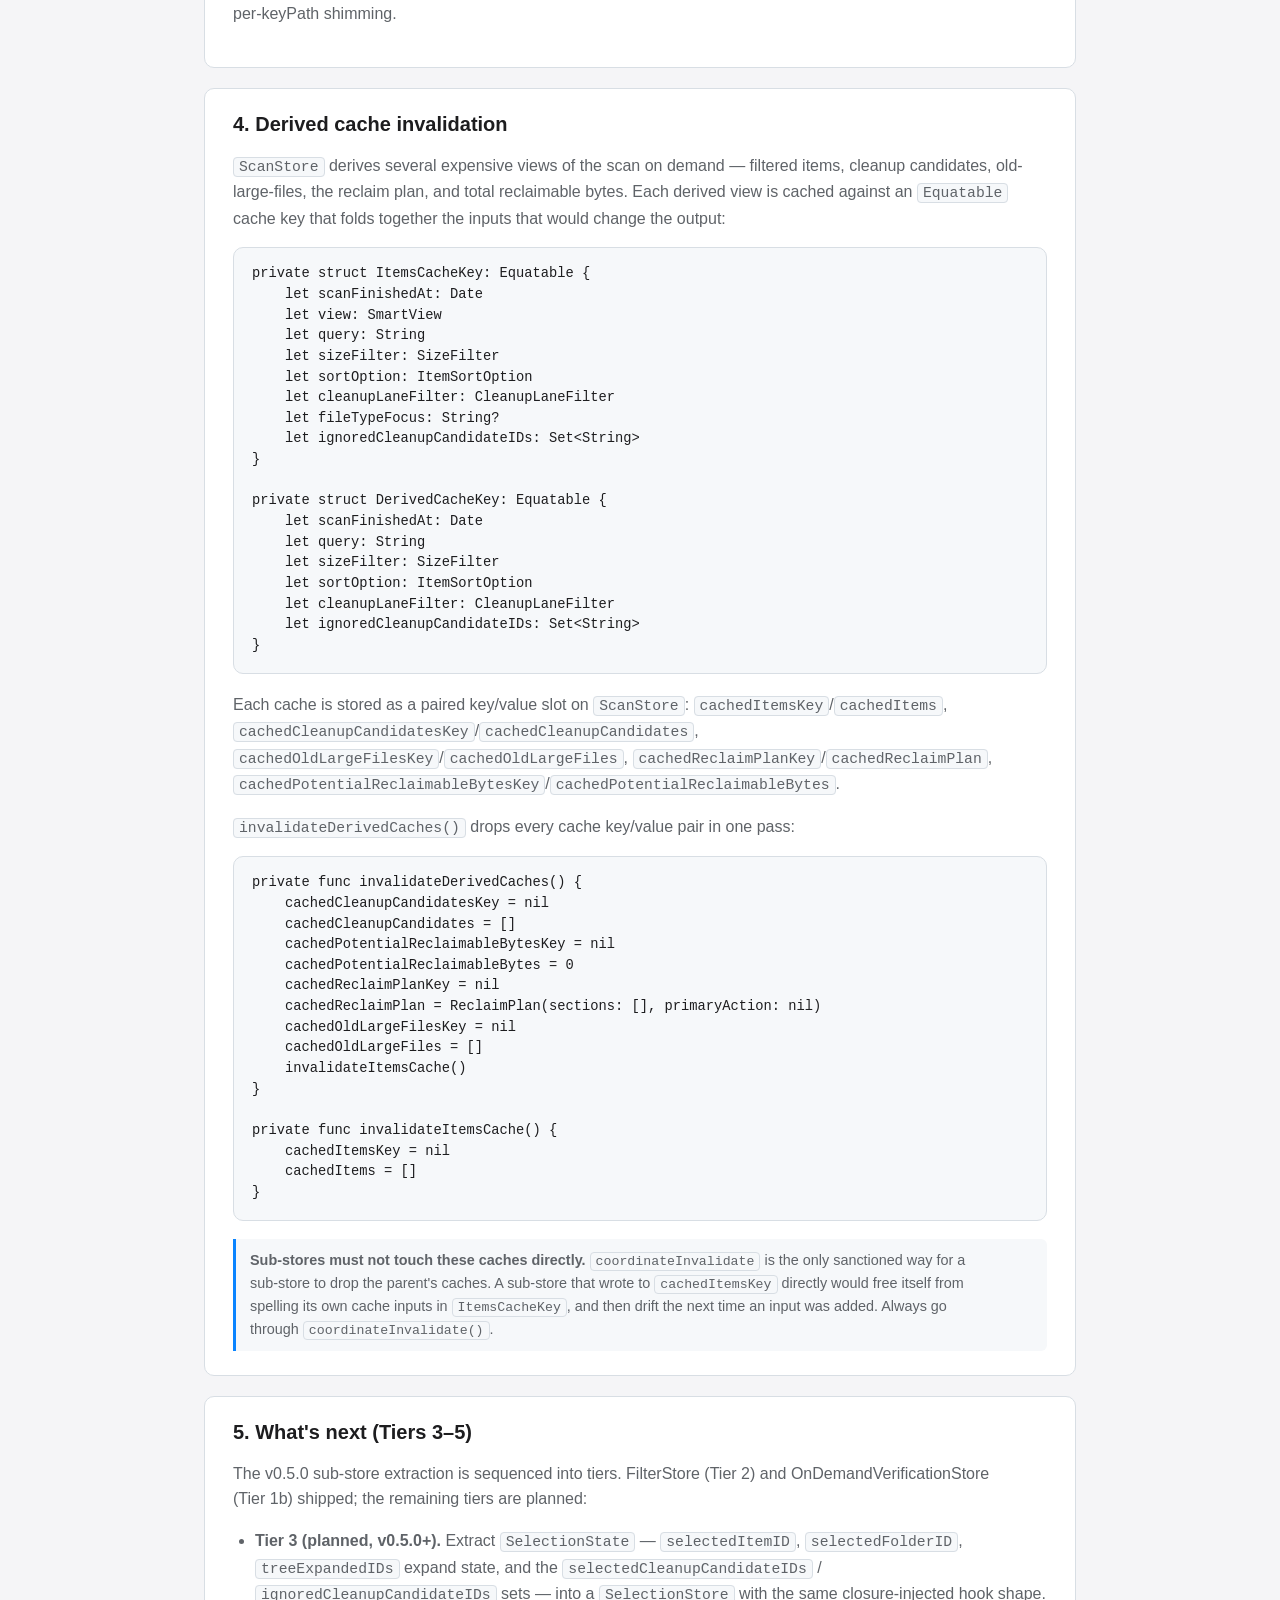
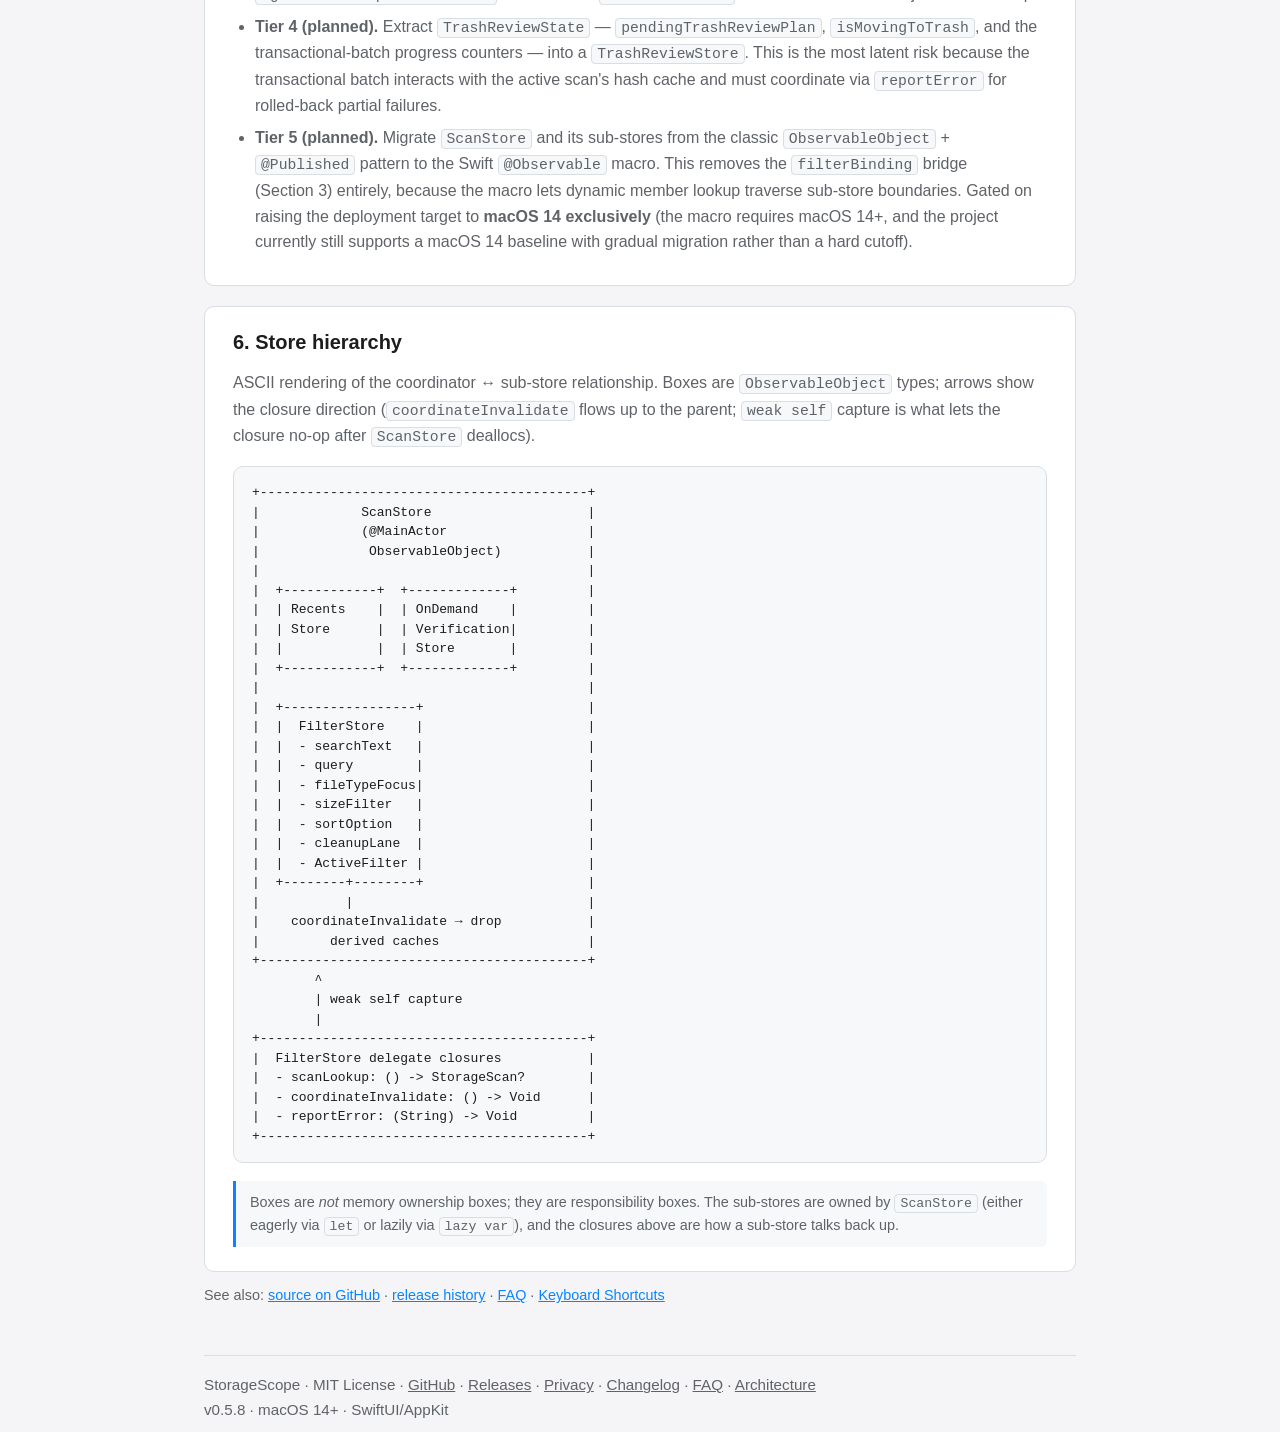
==== commit 9cfb2ce7: "v0.6.0: UI visual refresh — welcome hero, inspector redesign, hover states, radius 12, transitions -" ====
--- a/docs/architecture.html
+++ b/docs/architecture.html
@@ -335,7 +335,7 @@
 
     <footer class="site-footer">
       <div>StorageScope &middot; MIT License &middot; <a href="https://github.com/RasputinKaiser/StorageScope">GitHub</a> &middot; <a href="https://github.com/RasputinKaiser/StorageScope/releases">Releases</a> &middot; <a href="privacy.html">Privacy</a> &middot; <a href="changelog.html">Changelog</a> &middot; <a href="faq.html">FAQ</a> &middot; <a href="architecture.html">Architecture</a></div>
-      <div>v0.5.7 &middot; macOS 14+ &middot; SwiftUI/AppKit</div>
+      <div>v0.5.8 &middot; macOS 14+ &middot; SwiftUI/AppKit</div>
     </footer>
   </main>
 </body>
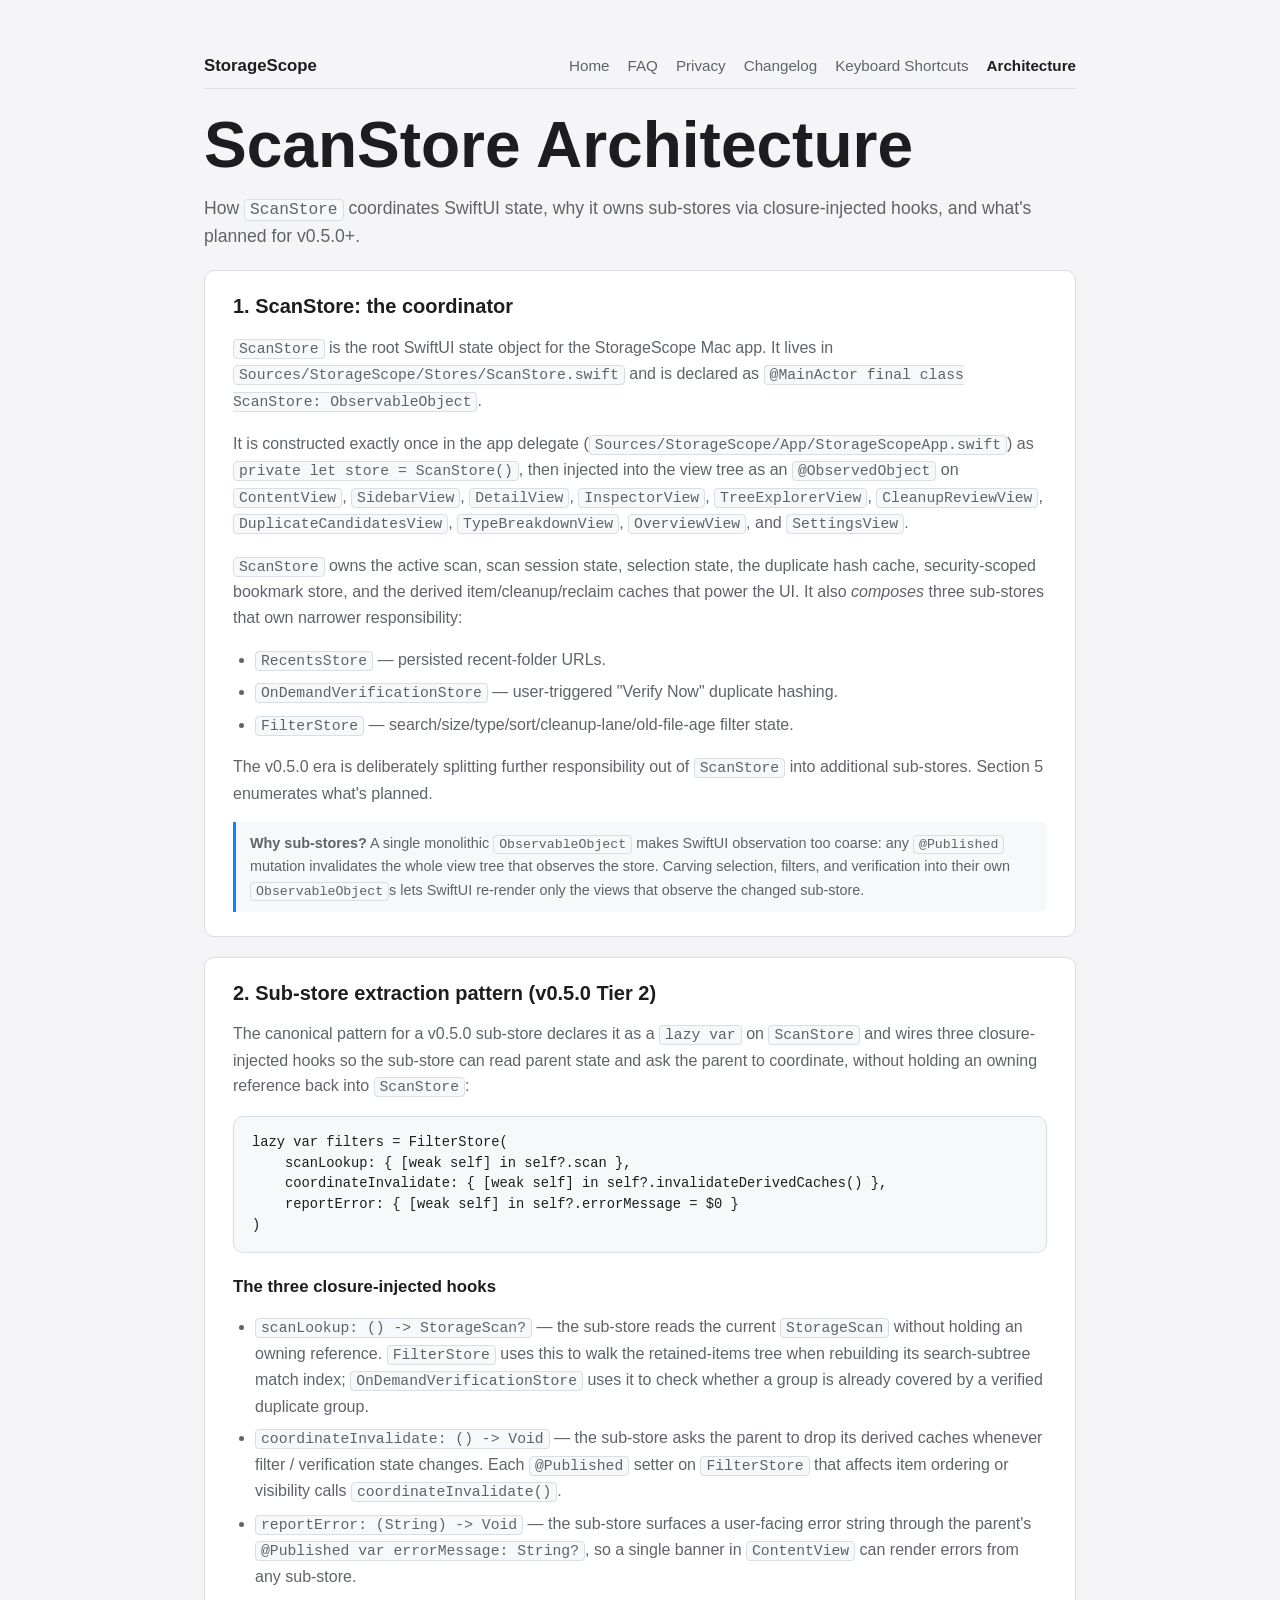
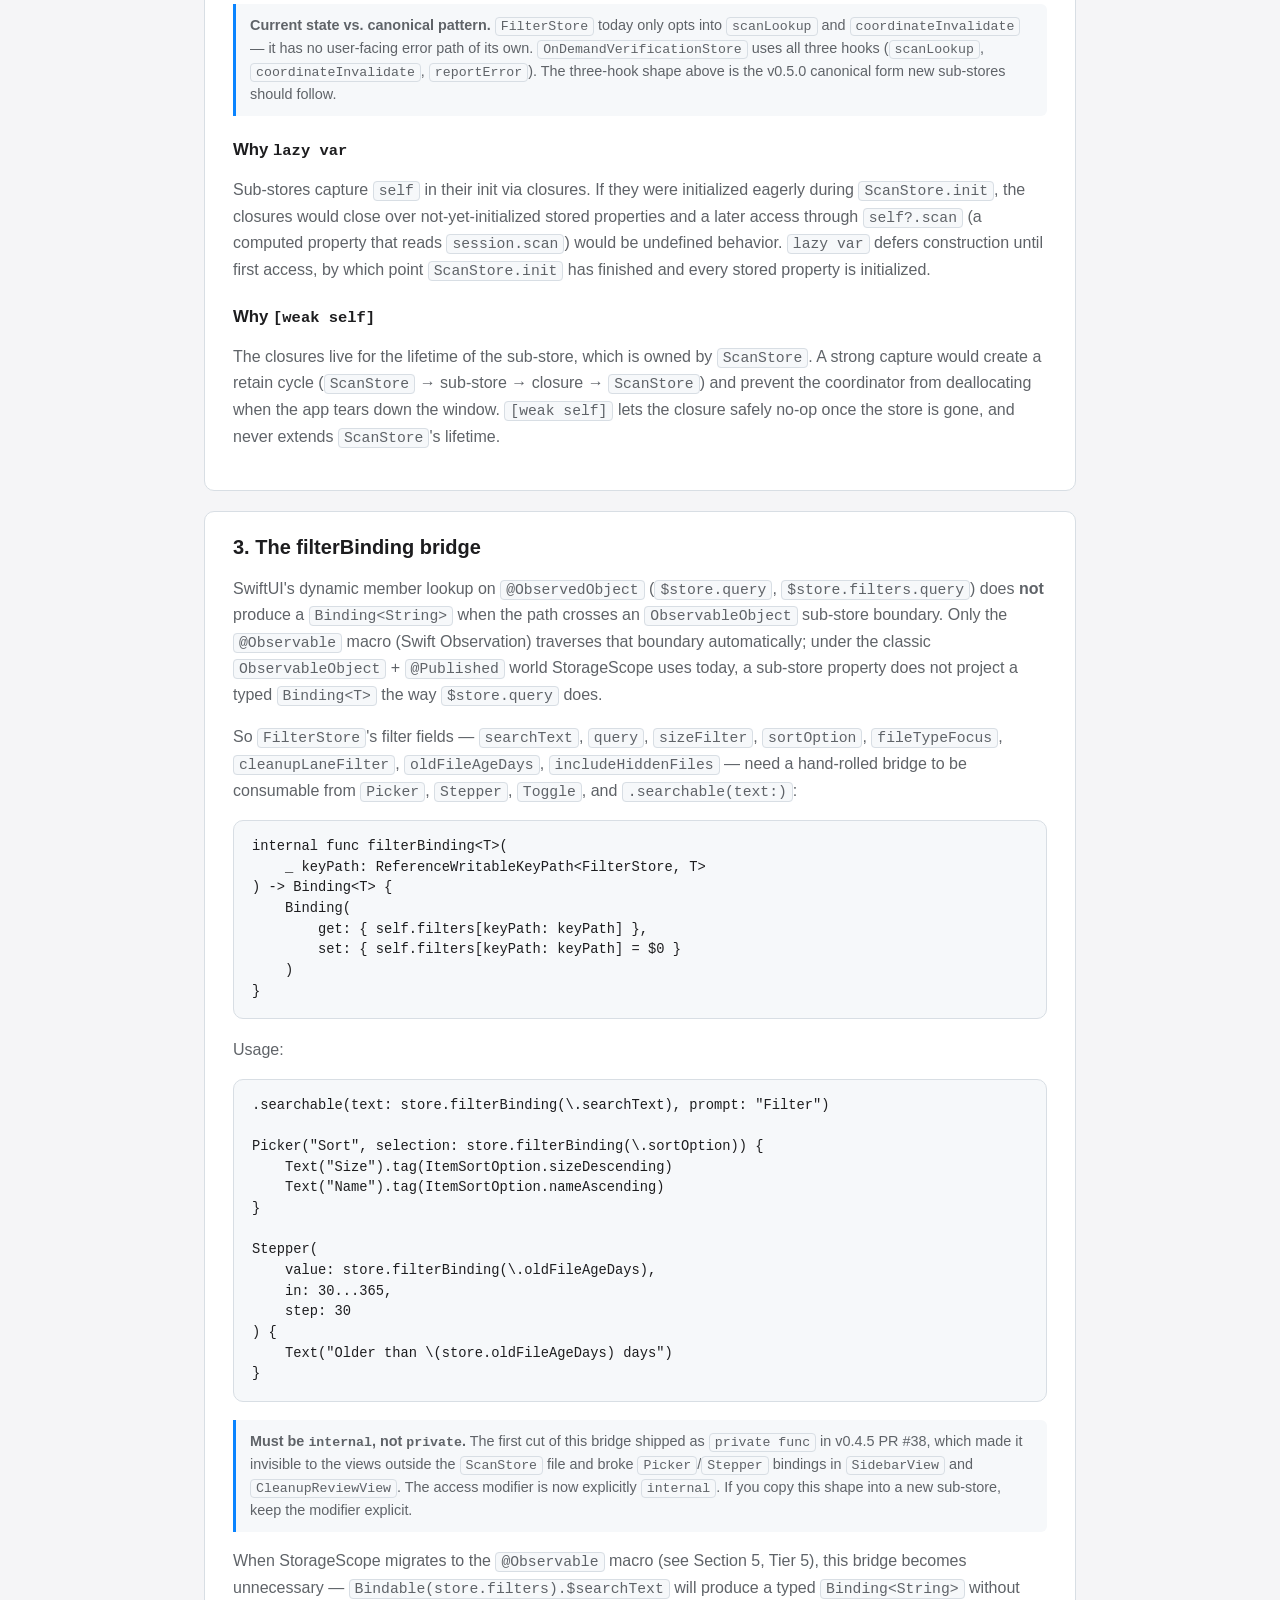
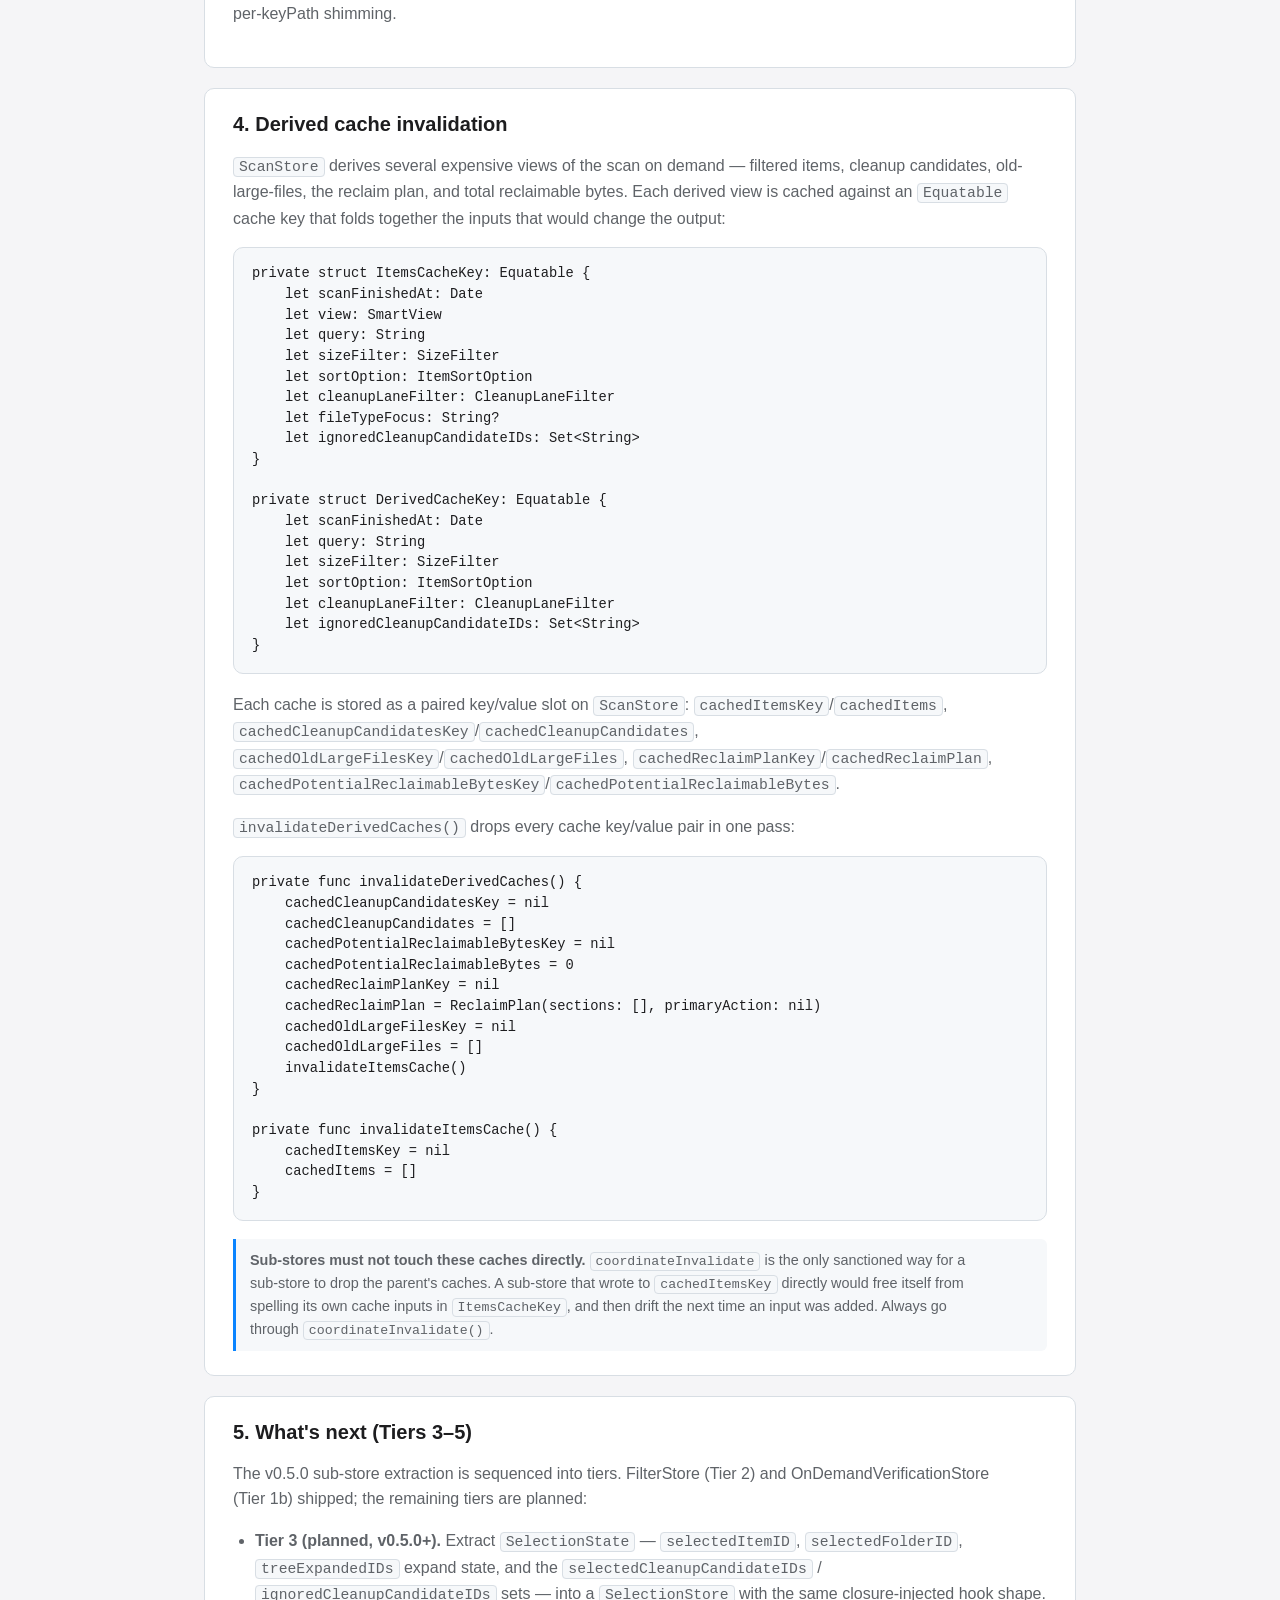
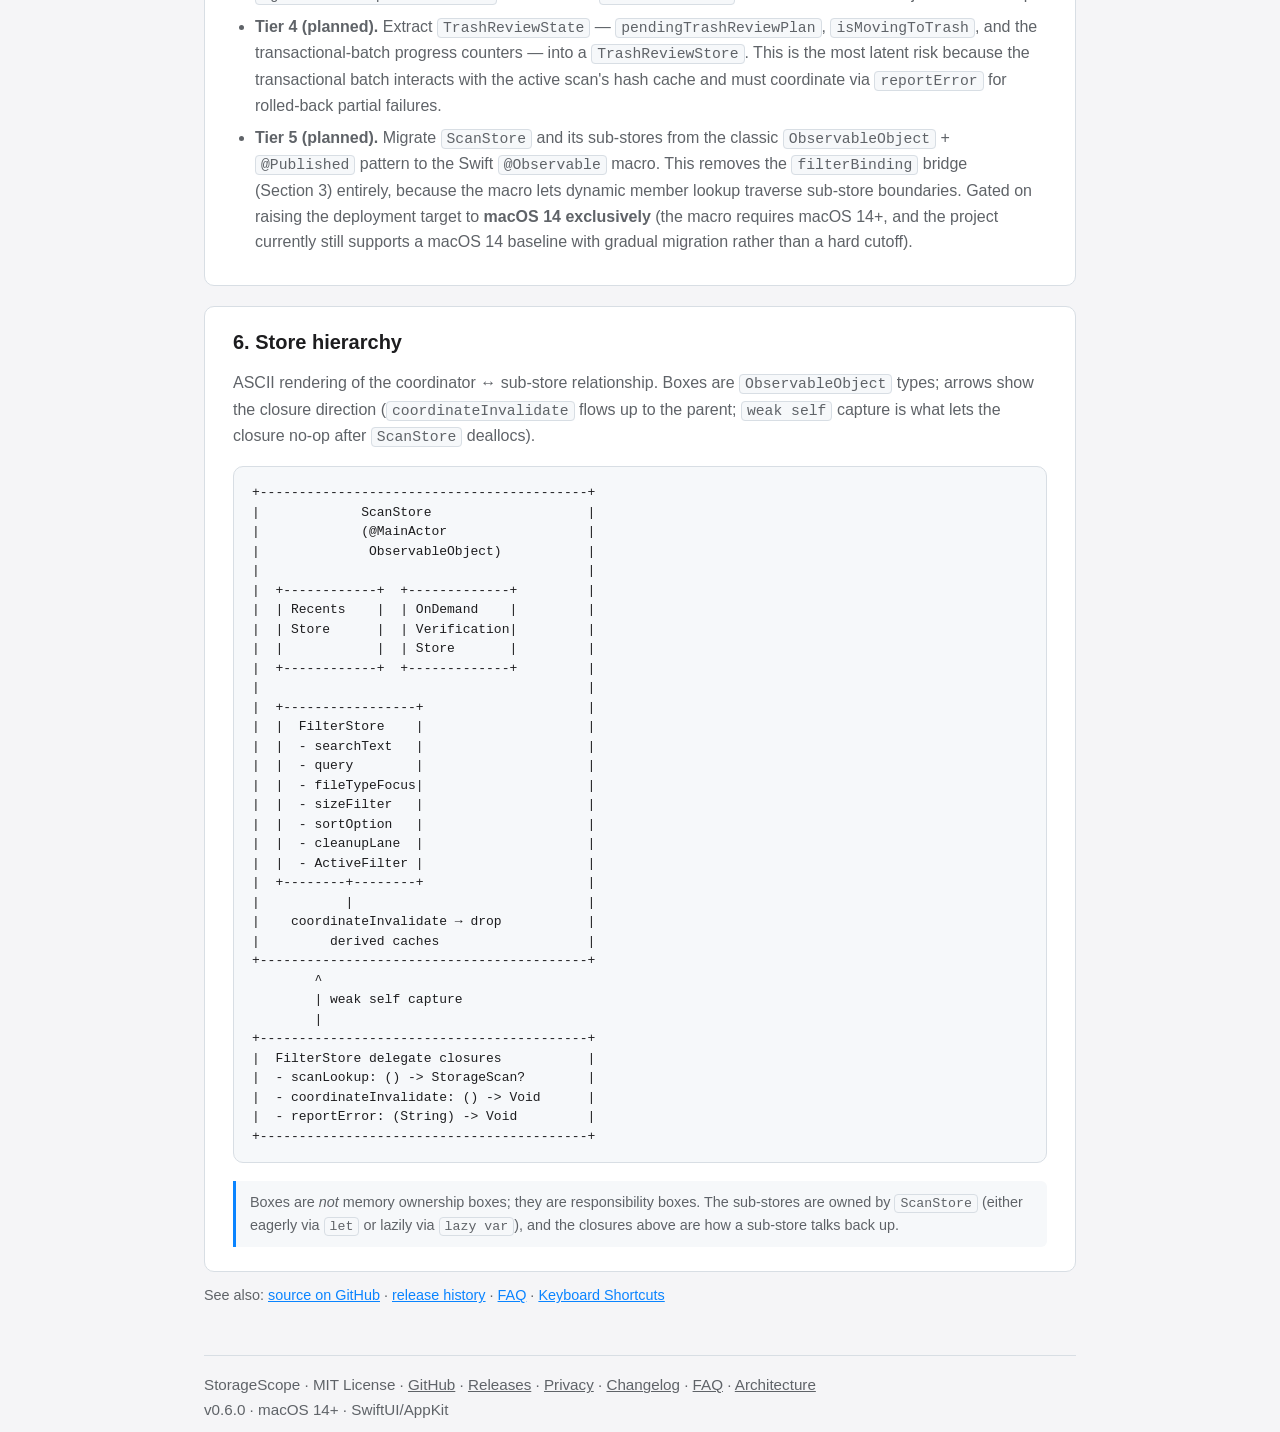
==== commit 85bb7391: "Bump docs download links and version footers to v0.6.0 Update all download URLs, release badges, "Wh" ====
--- a/docs/architecture.html
+++ b/docs/architecture.html
@@ -335,7 +335,7 @@
 
     <footer class="site-footer">
       <div>StorageScope &middot; MIT License &middot; <a href="https://github.com/RasputinKaiser/StorageScope">GitHub</a> &middot; <a href="https://github.com/RasputinKaiser/StorageScope/releases">Releases</a> &middot; <a href="privacy.html">Privacy</a> &middot; <a href="changelog.html">Changelog</a> &middot; <a href="faq.html">FAQ</a> &middot; <a href="architecture.html">Architecture</a></div>
-      <div>v0.5.8 &middot; macOS 14+ &middot; SwiftUI/AppKit</div>
+      <div>v0.6.0 &middot; macOS 14+ &middot; SwiftUI/AppKit</div>
     </footer>
   </main>
 </body>
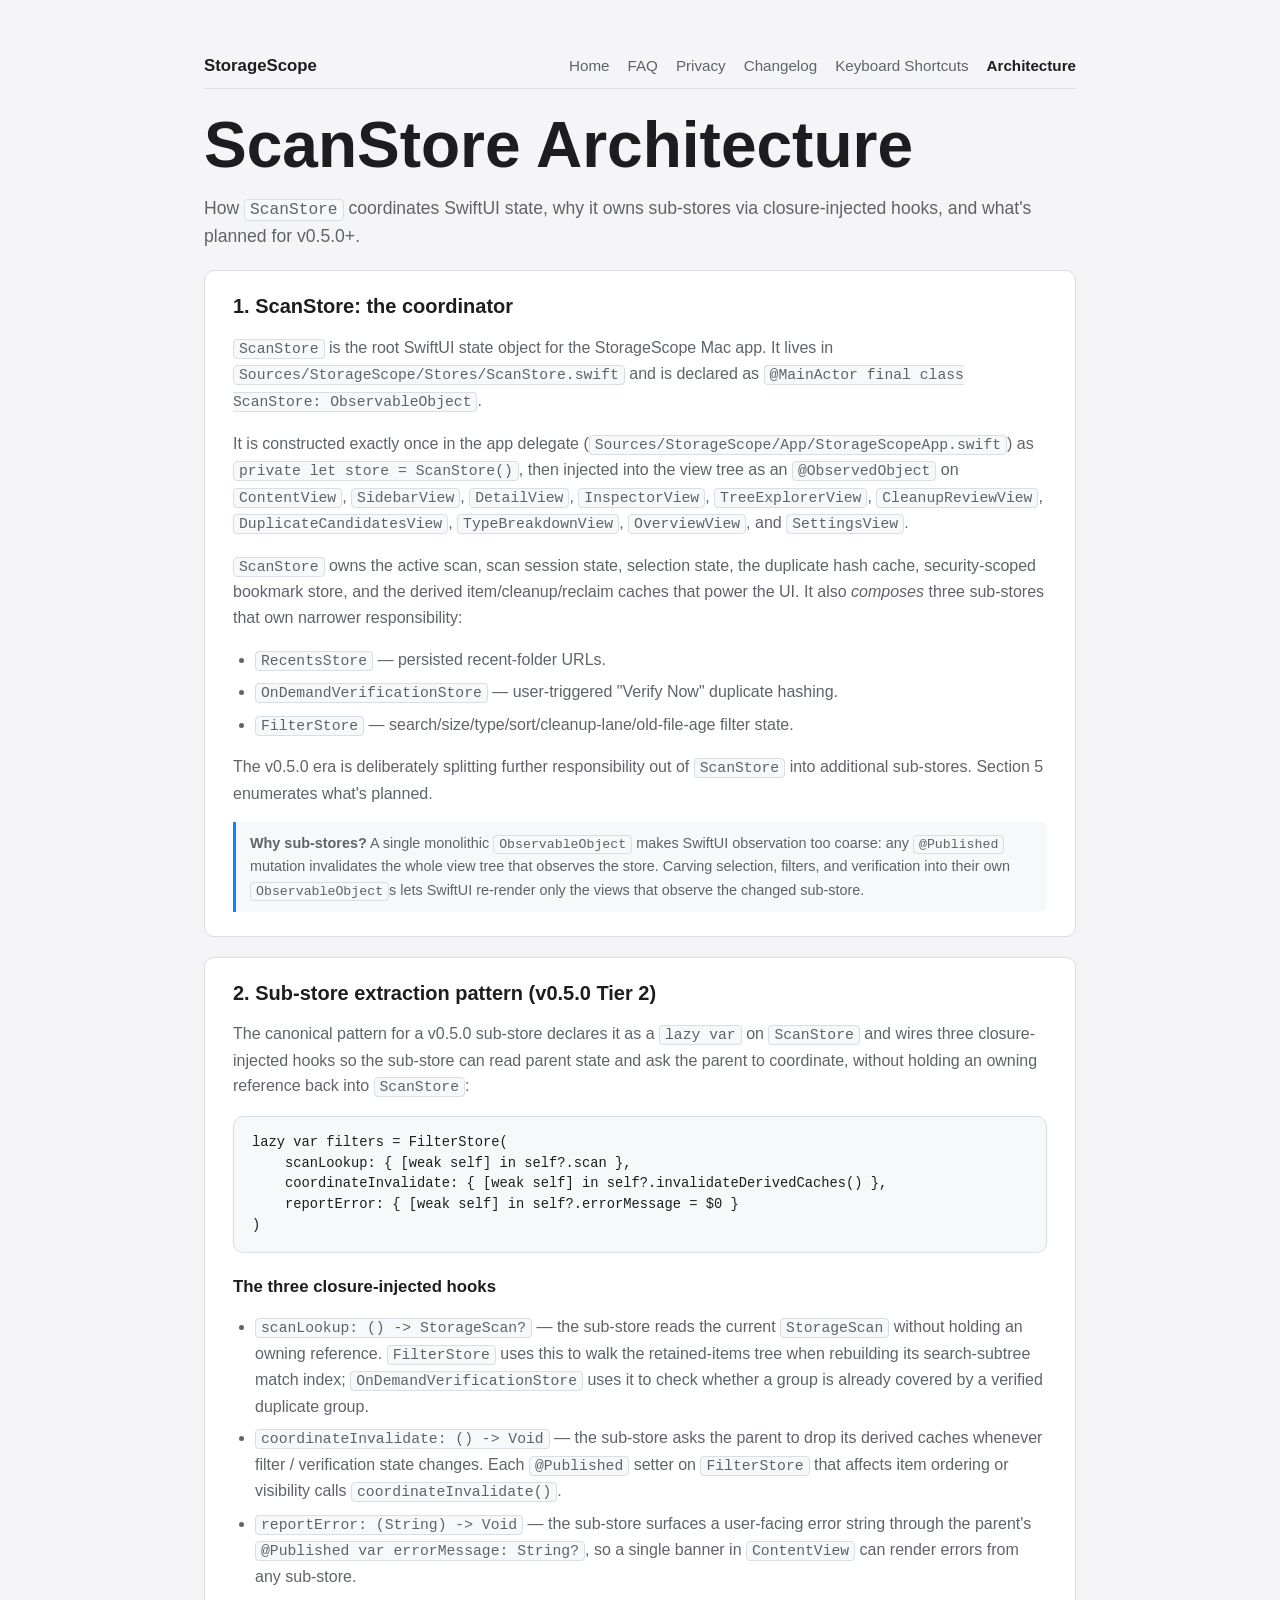
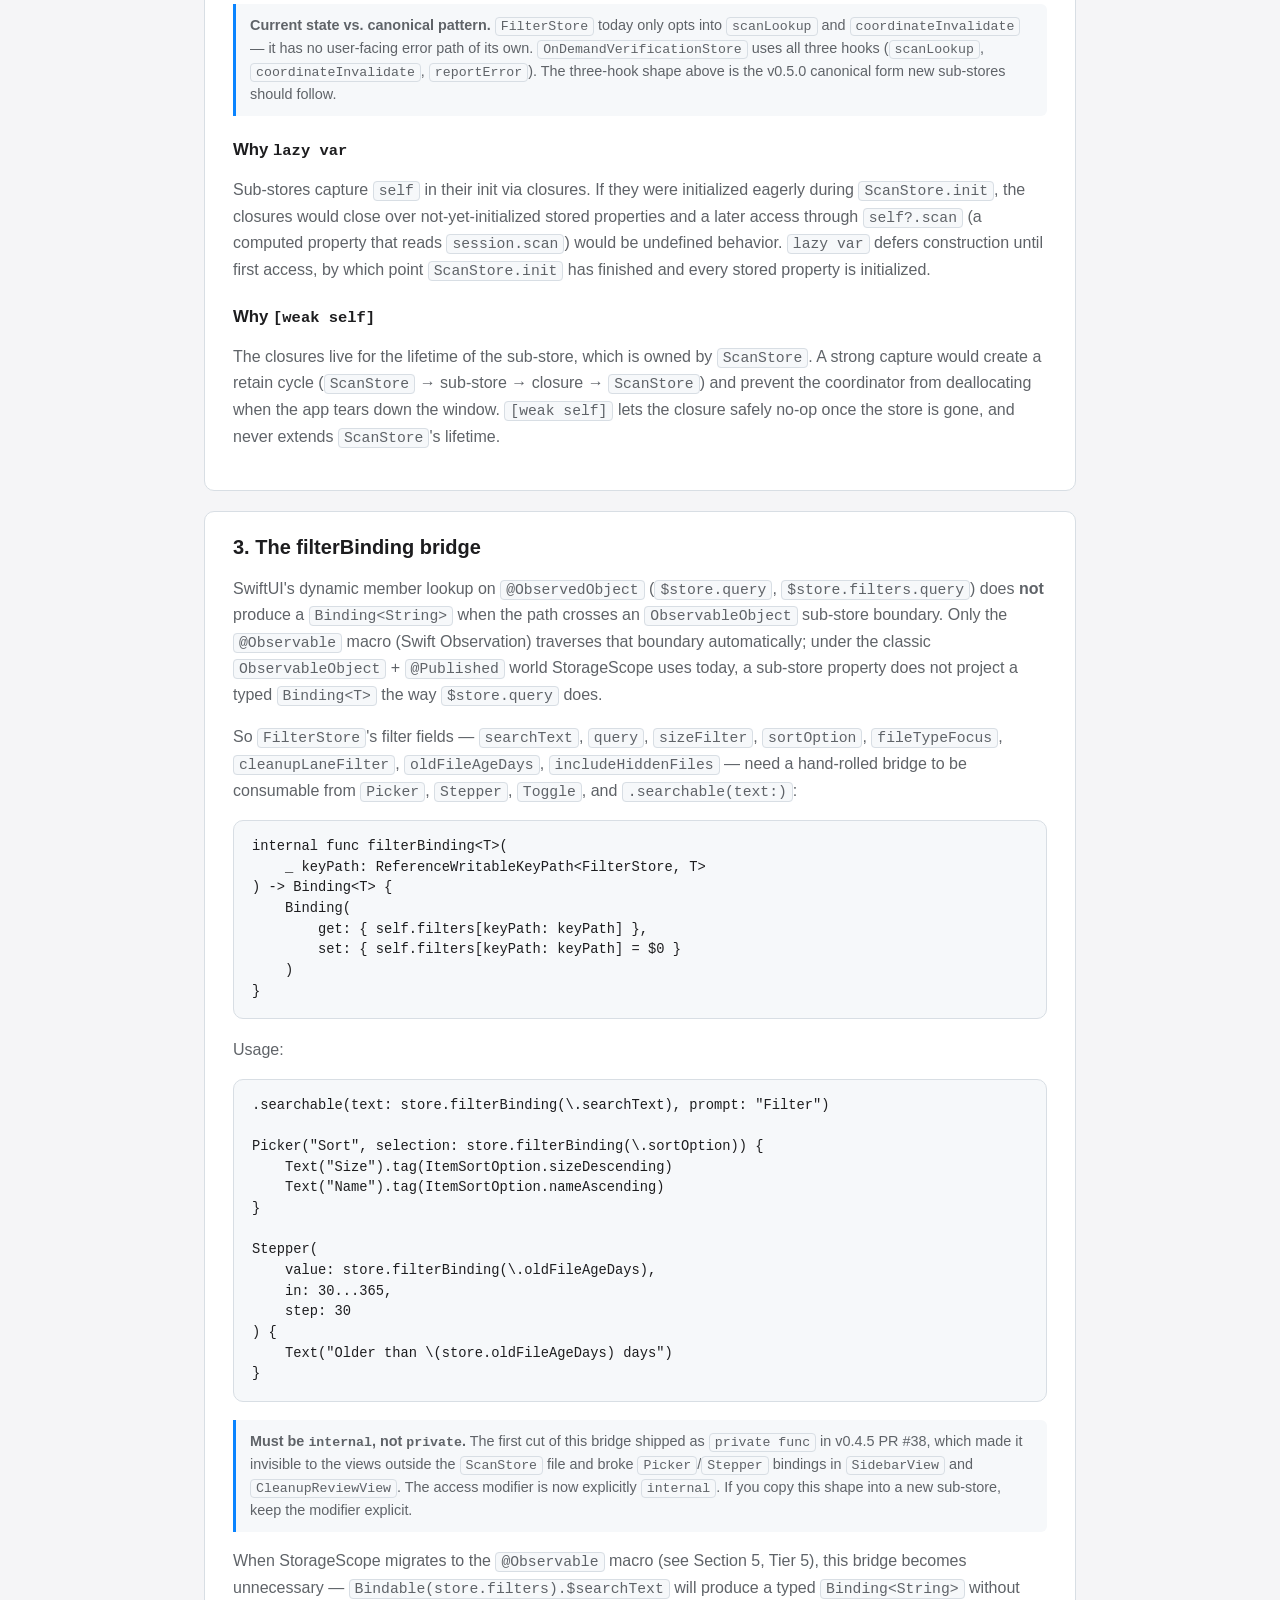
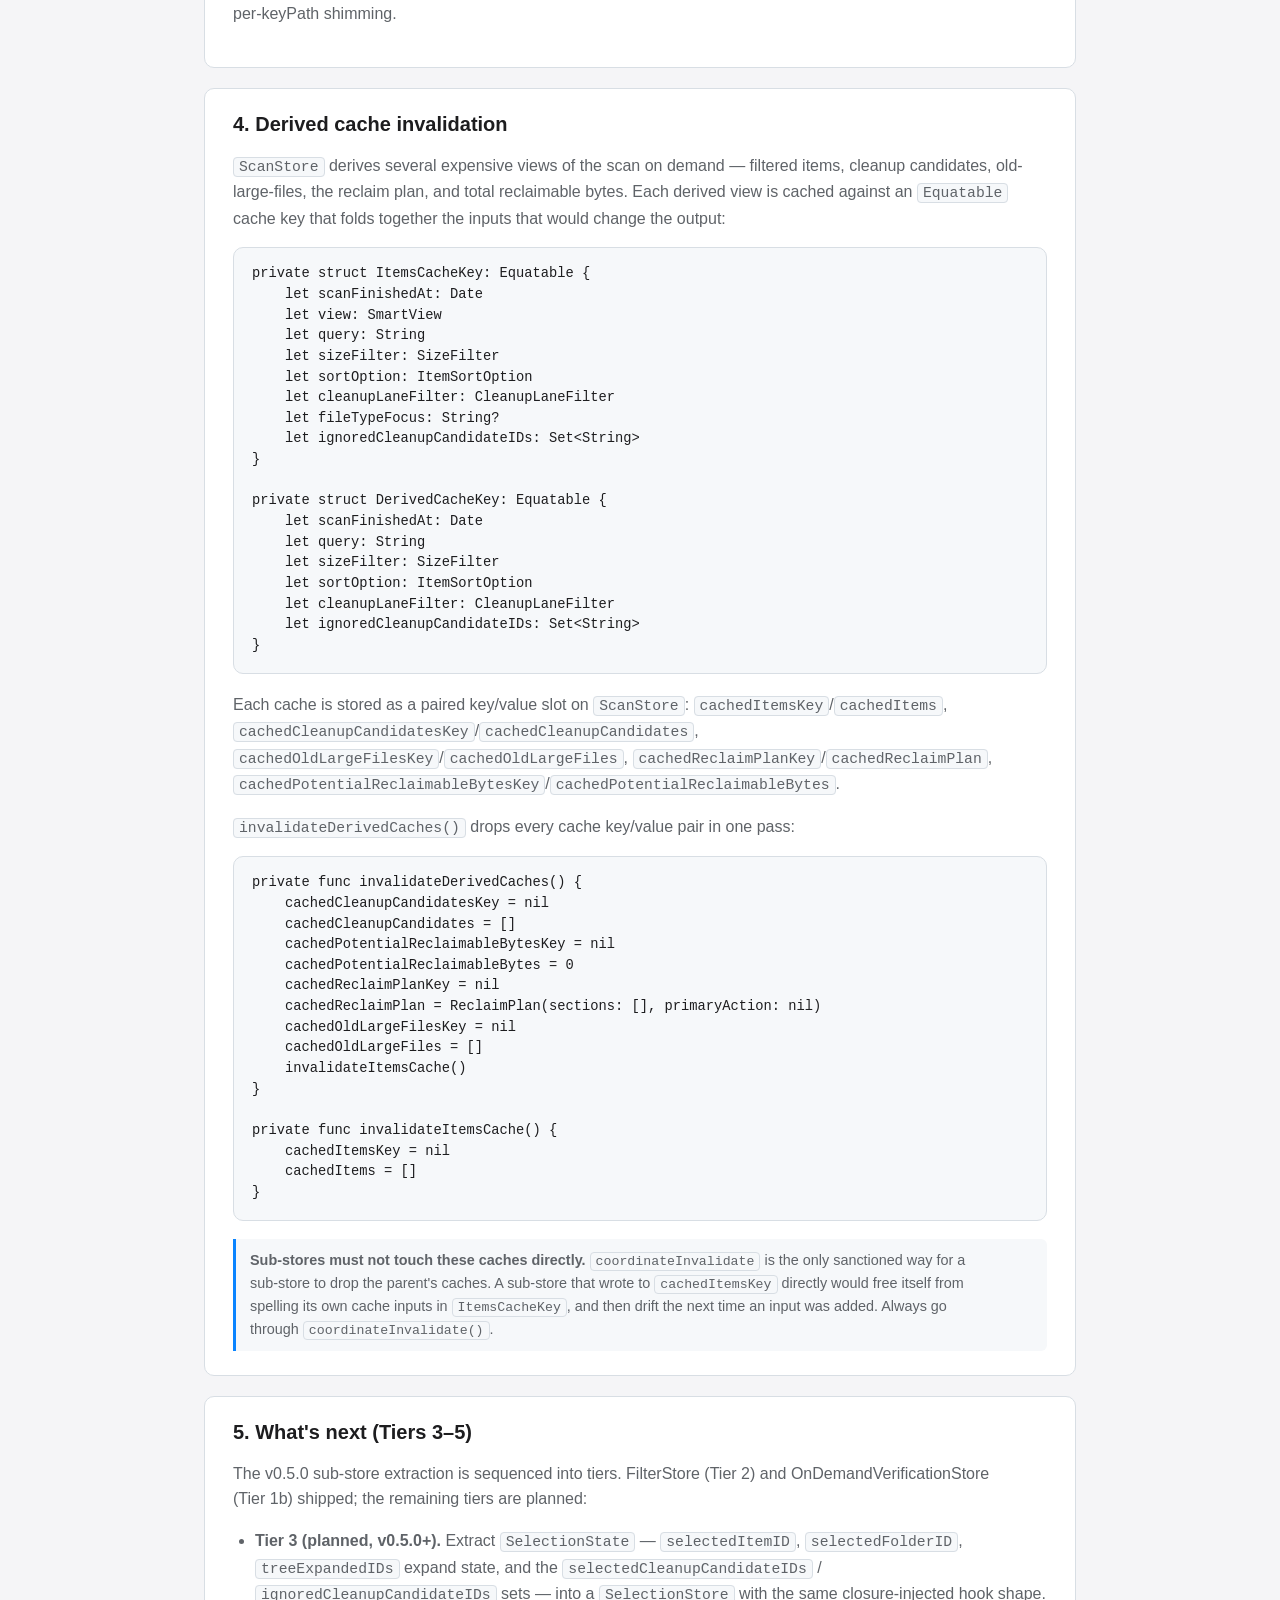
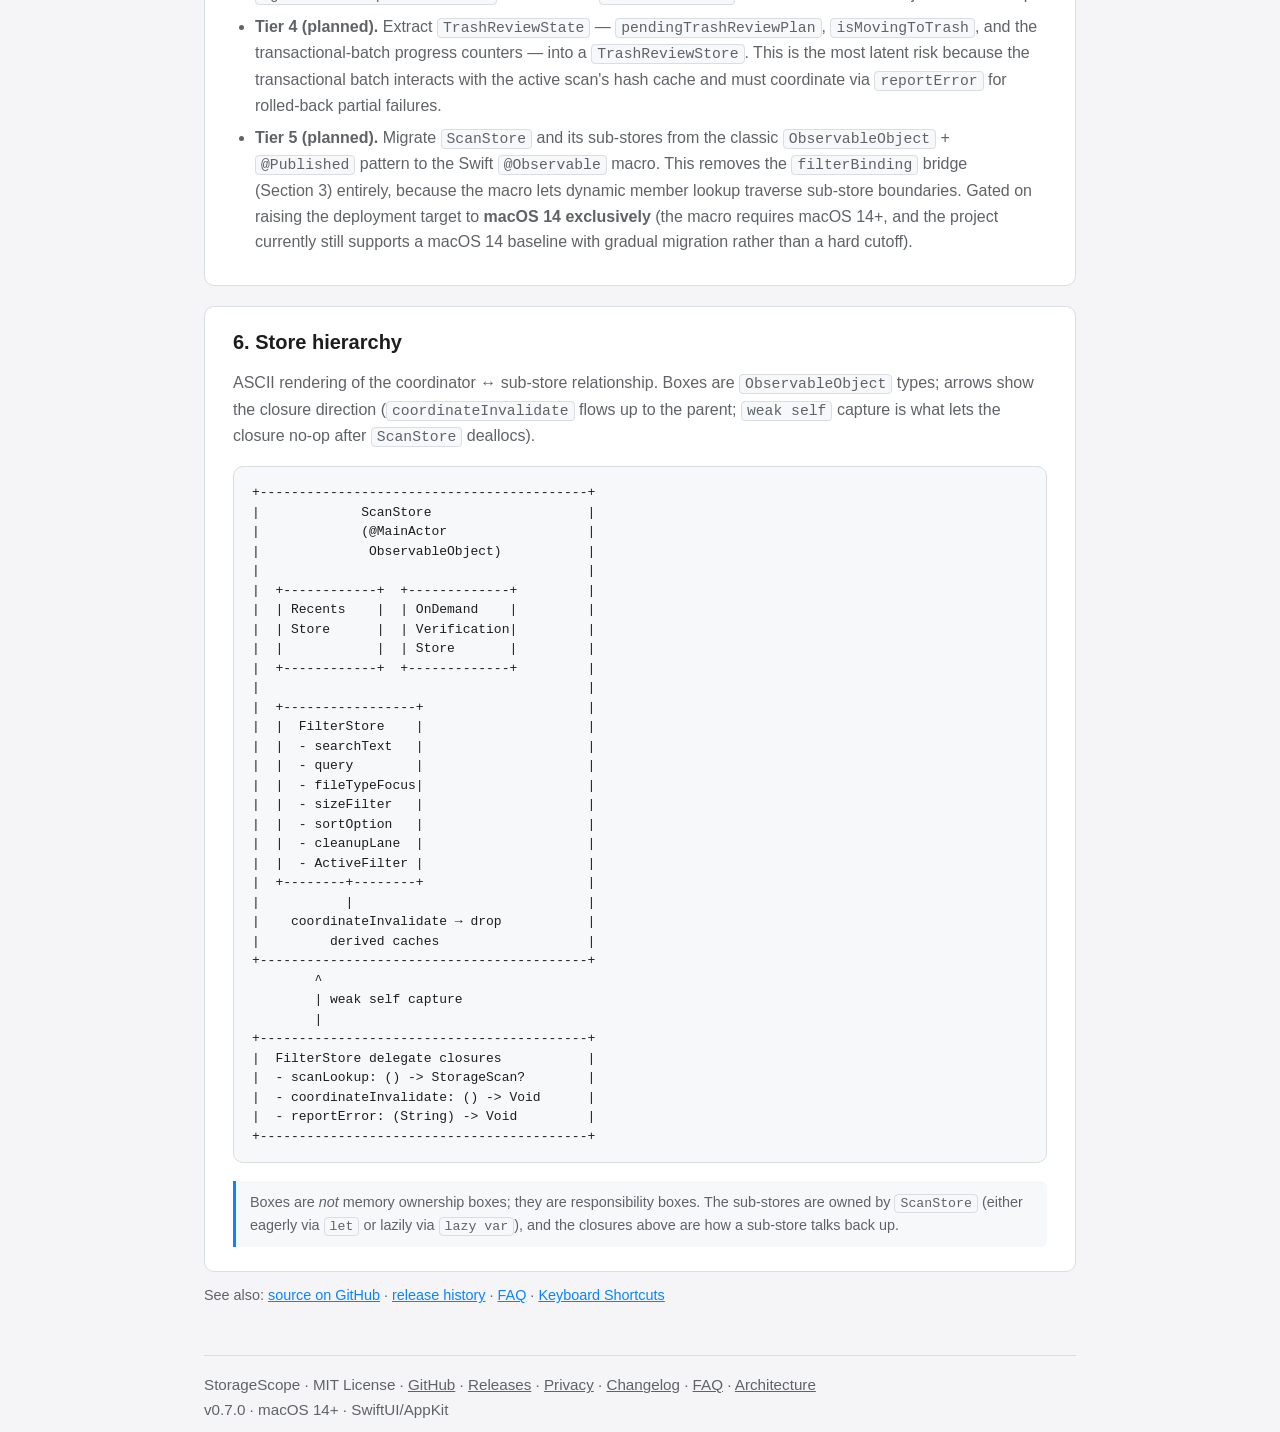
==== commit bc43b9d0: "release: v0.7.0 — fix Settings controls not live-updating Bump VERSION to 0.7.0 and update docs/chan" ====
--- a/docs/architecture.html
+++ b/docs/architecture.html
@@ -335,7 +335,7 @@
 
     <footer class="site-footer">
       <div>StorageScope &middot; MIT License &middot; <a href="https://github.com/RasputinKaiser/StorageScope">GitHub</a> &middot; <a href="https://github.com/RasputinKaiser/StorageScope/releases">Releases</a> &middot; <a href="privacy.html">Privacy</a> &middot; <a href="changelog.html">Changelog</a> &middot; <a href="faq.html">FAQ</a> &middot; <a href="architecture.html">Architecture</a></div>
-      <div>v0.6.0 &middot; macOS 14+ &middot; SwiftUI/AppKit</div>
+      <div>v0.7.0 &middot; macOS 14+ &middot; SwiftUI/AppKit</div>
     </footer>
   </main>
 </body>
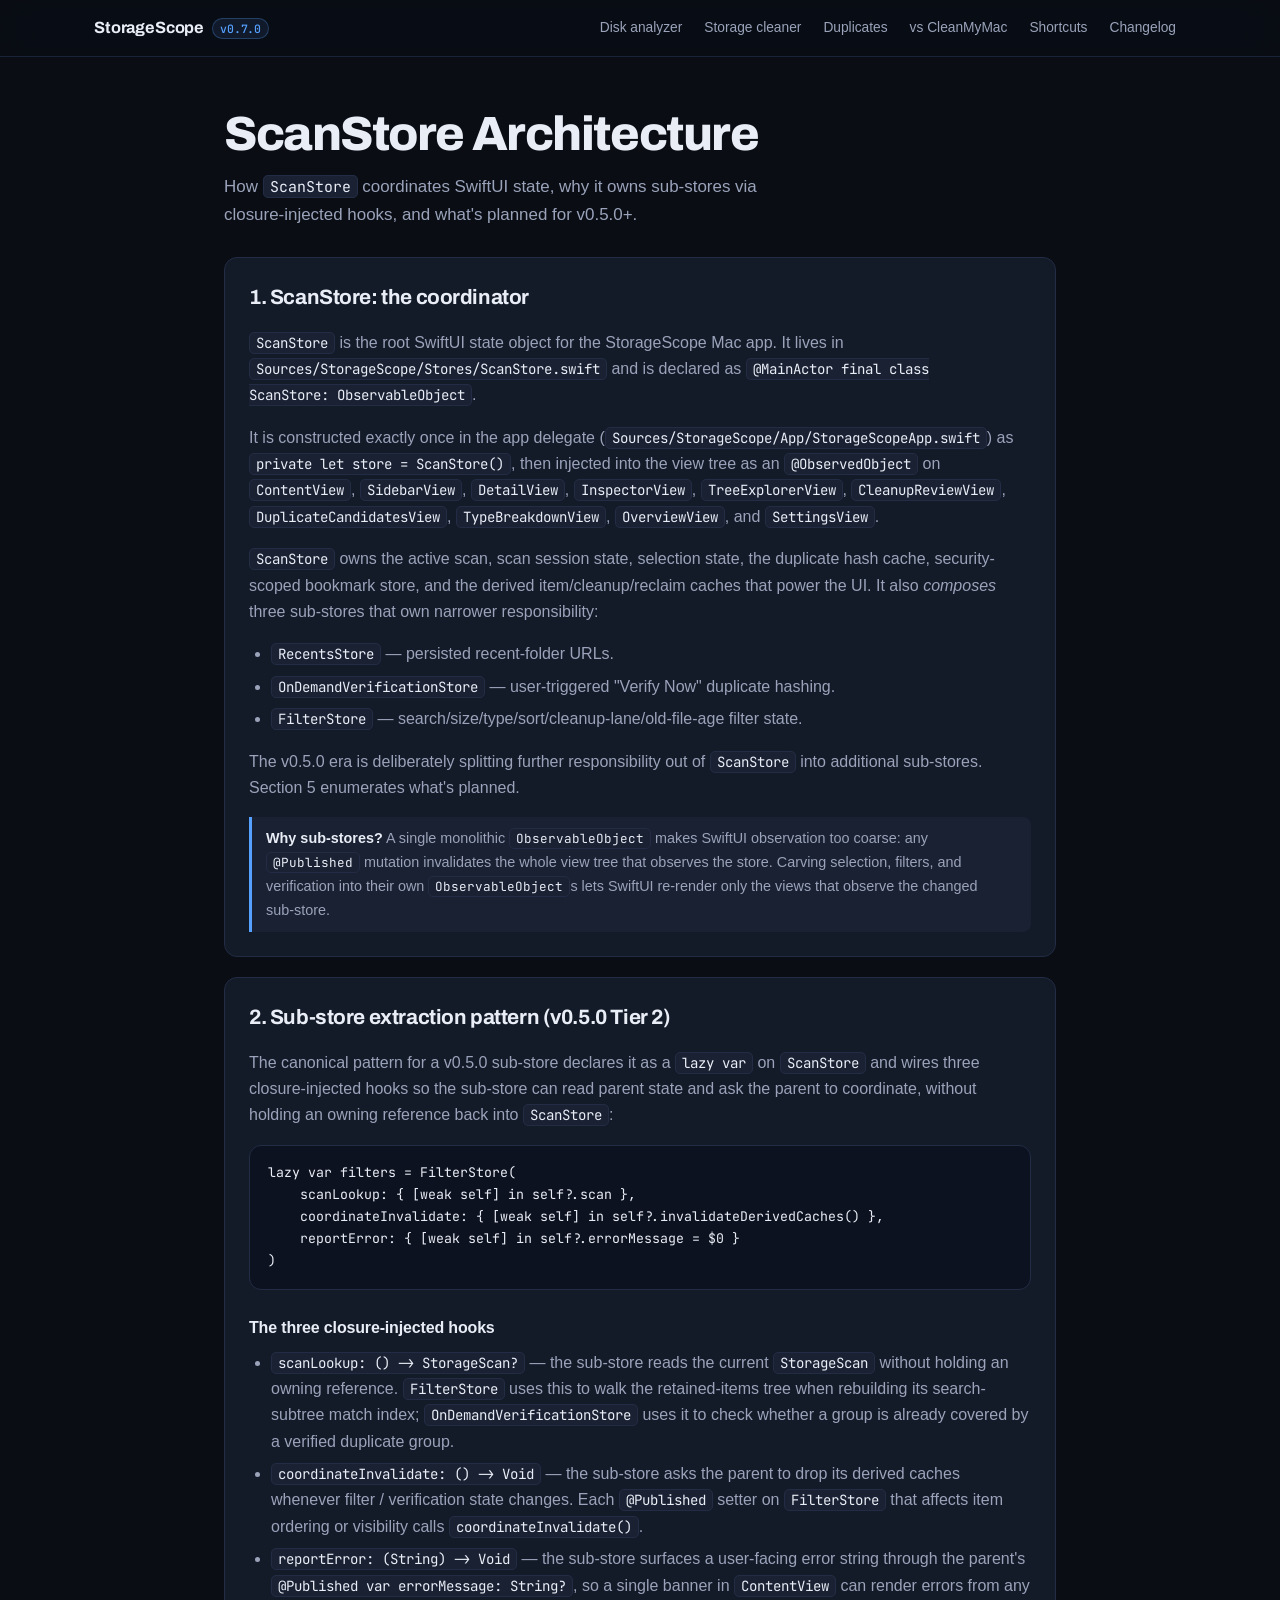
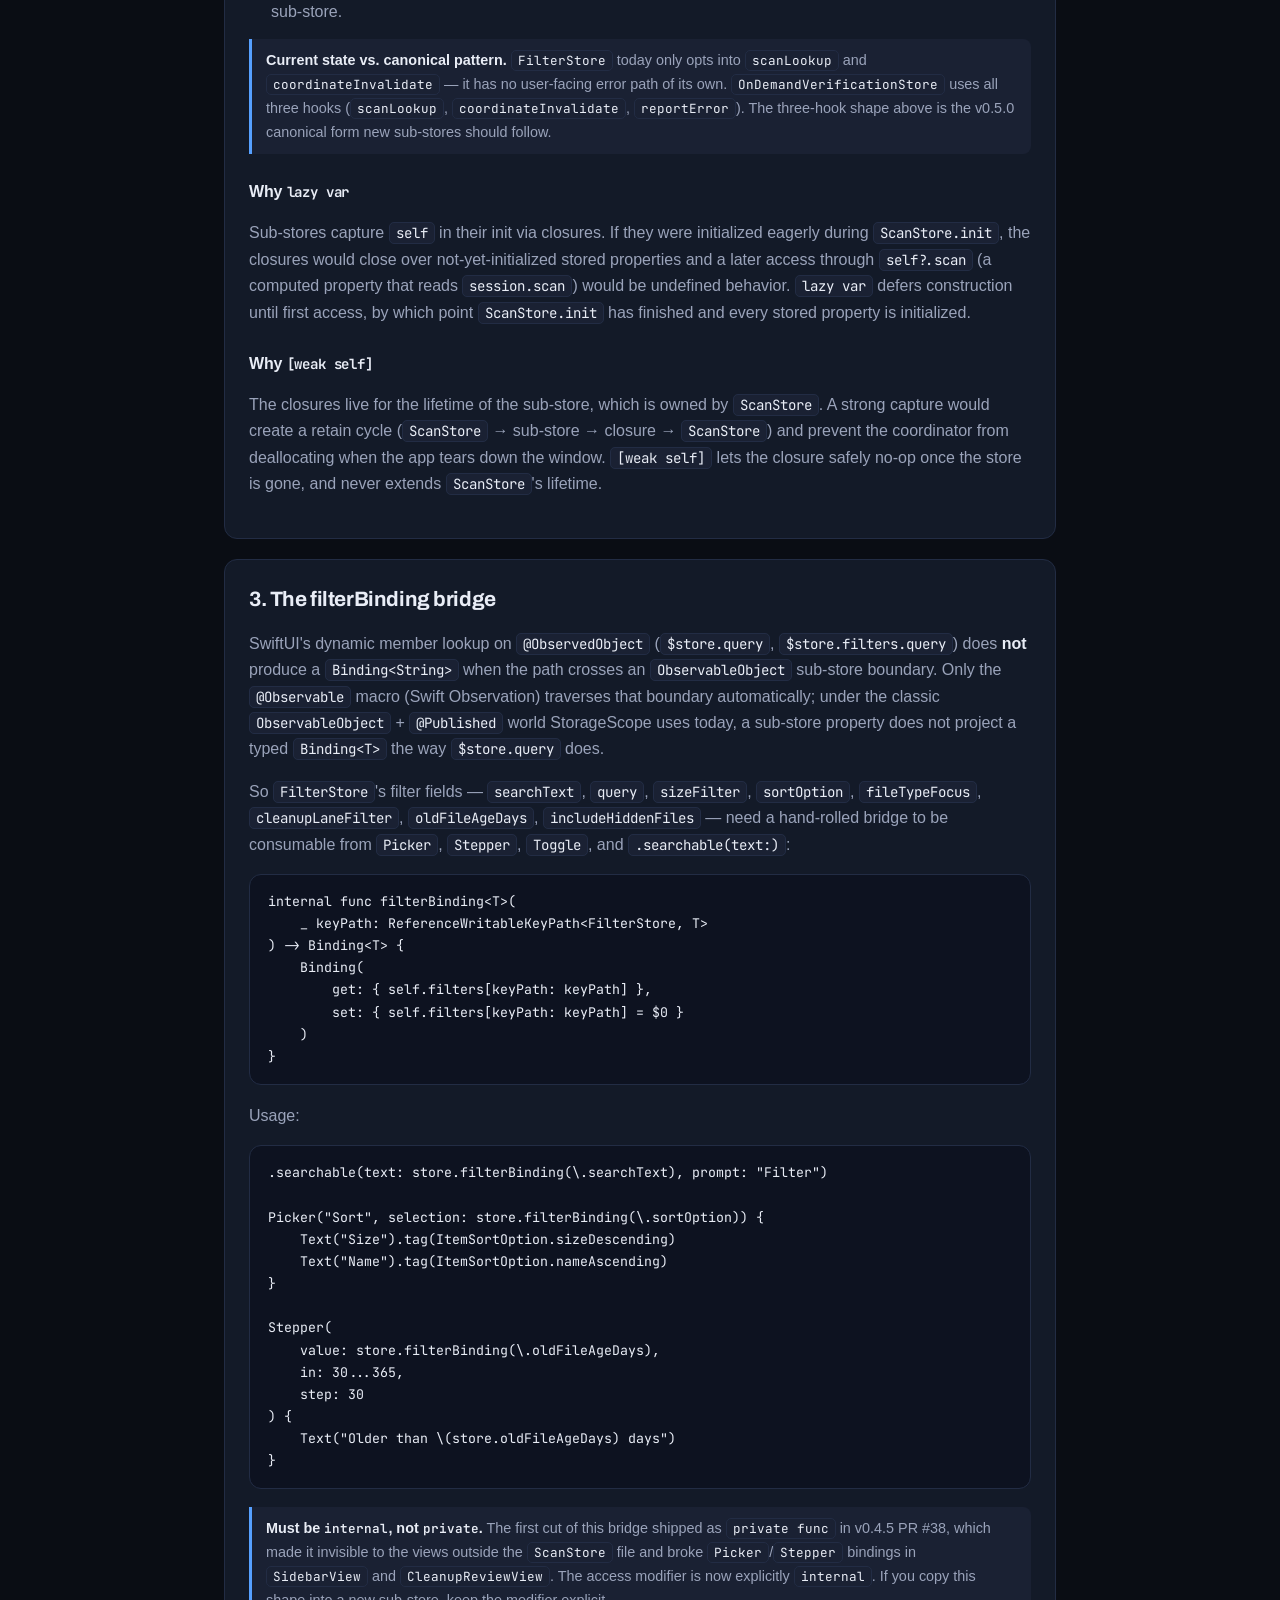
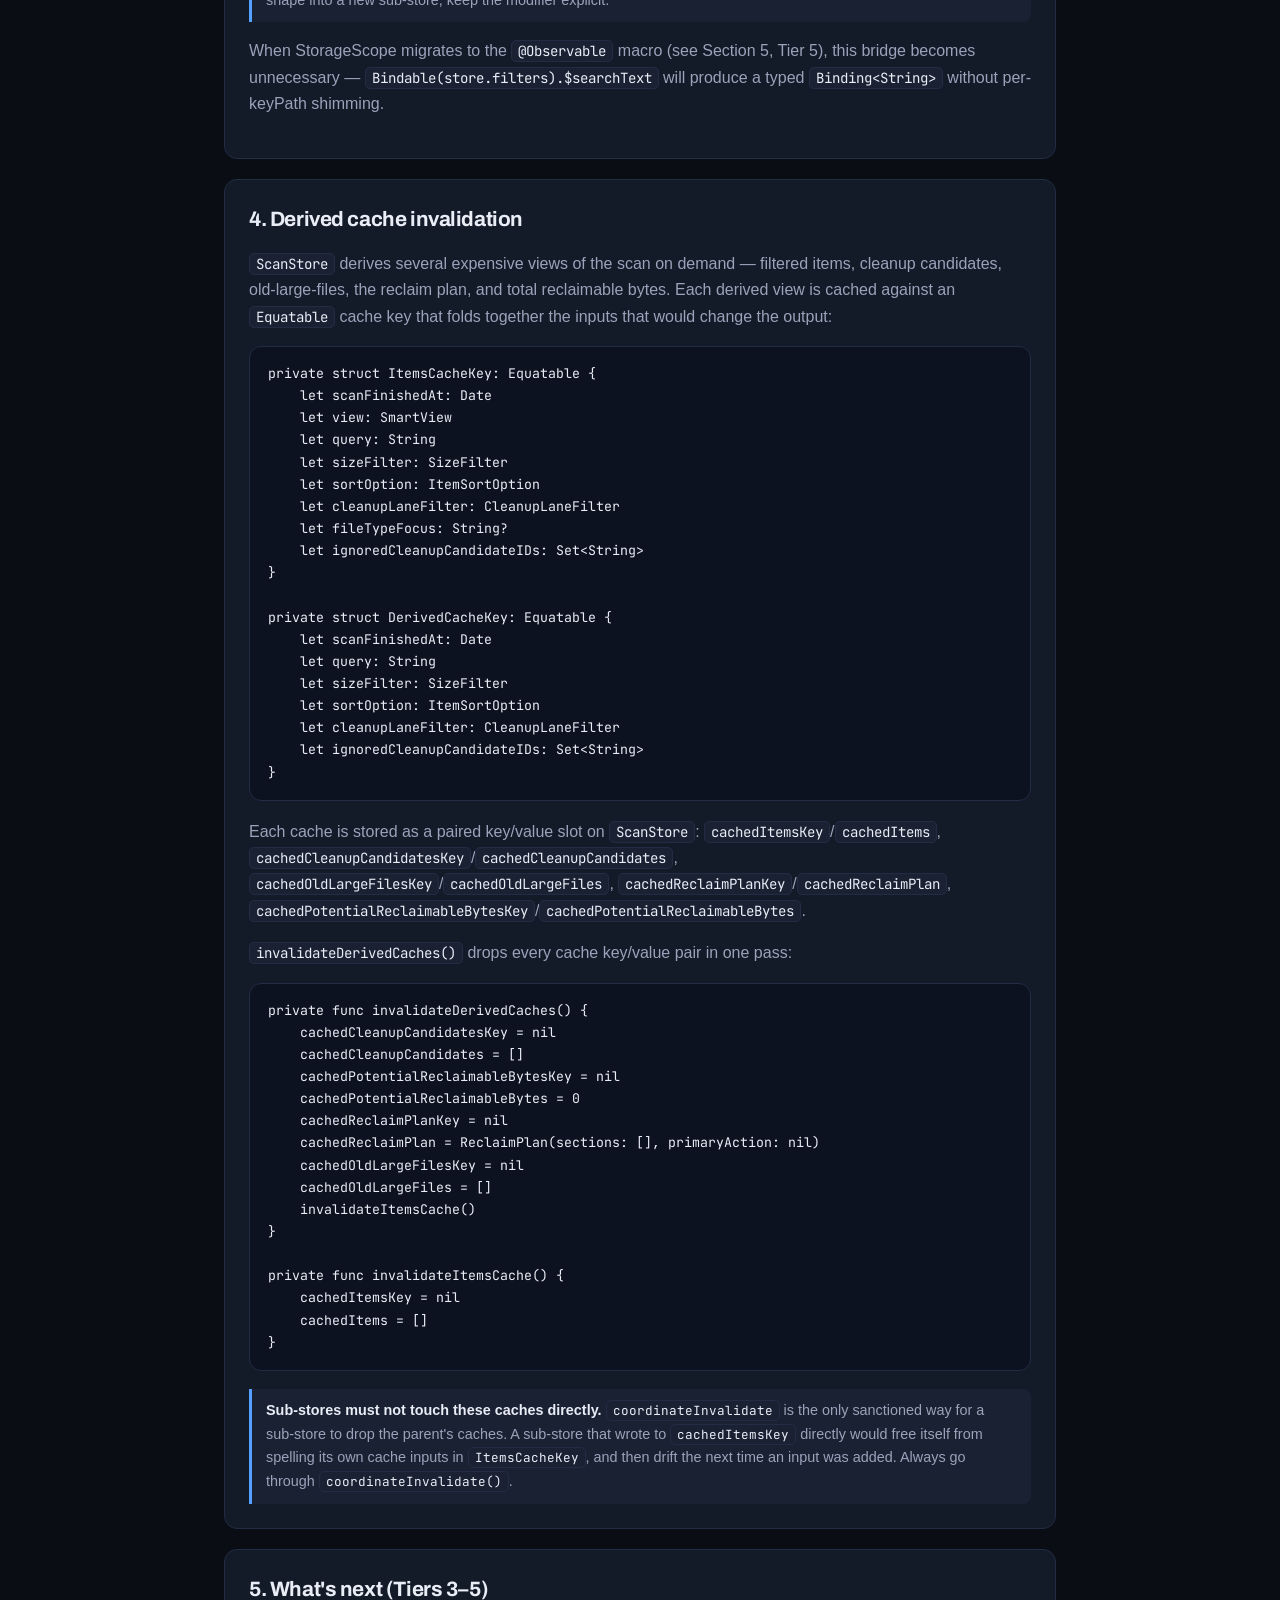
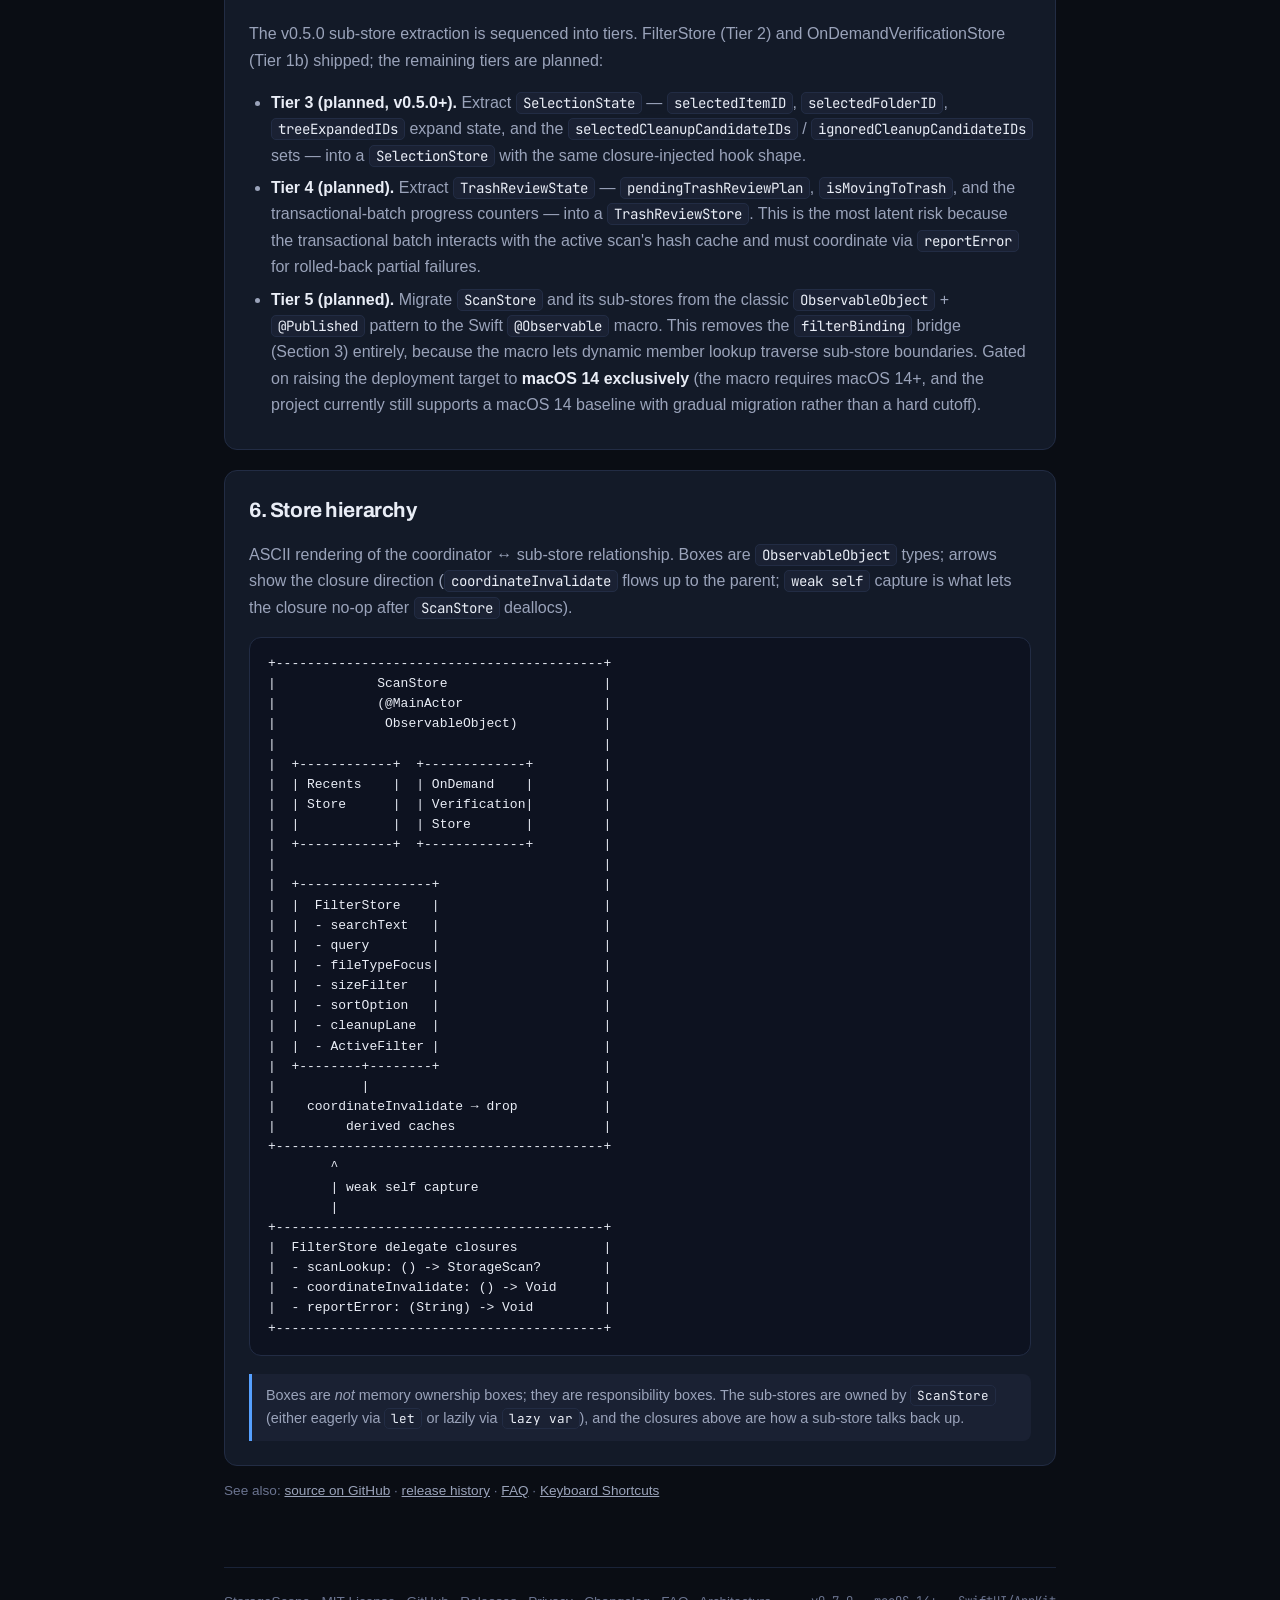
==== commit e721ab74: "docs: unify all site pages on the shared v0.7.0 design system Extract docs/assets/site.css from the " ====
--- a/docs/architecture.html
+++ b/docs/architecture.html
@@ -33,58 +33,28 @@
     }
   }
   </script>
-  <style>
-    :root { color-scheme: light dark; --accent: #0a84ff; --text: #1d1d1f; --muted: #5f6368; --bg: #f5f5f7; --panel: #fff; --border: #d8dee4; --code-bg: #f6f8fa; --code-text: #1d1d1f; }
-    @media (prefers-color-scheme: dark) { :root { --text: #f5f5f7; --muted: #a1a1a6; --bg: #101114; --panel: #1b1d22; --border: #2f343d; --code-bg: #0e0f12; --code-text: #f5f5f7; } }
-    * { box-sizing: border-box; }
-    body { margin: 0; font-family: -apple-system, BlinkMacSystemFont, "Segoe UI", sans-serif; background: var(--bg); color: var(--text); -webkit-font-smoothing: antialiased; }
-    main { max-width: 920px; margin: 0 auto; padding: 56px 24px 72px; }
-    h1 { font-size: clamp(2.2rem, 5vw, 4rem); line-height: 1; margin: 0 0 18px; text-wrap: balance; }
-    h2 { margin-top: 36px; font-size: 1.25rem; text-wrap: balance; }
-    h3 { margin-top: 24px; font-size: 1.05rem; }
-    p, li { color: var(--muted); line-height: 1.6; text-wrap: pretty; }
-    a { color: var(--accent); }
-    code { font-family: "SF Mono", ui-monospace, Menlo, Consolas, monospace; font-size: 0.92em; }
-    p > code, li > code { background: var(--code-bg); padding: 1px 5px; border-radius: 4px; border: 1px solid var(--border); }
-    pre { background: var(--code-bg); border: 1px solid var(--border); border-radius: 10px; padding: 16px 18px; overflow-x: auto; line-height: 1.5; margin: 14px 0 18px; }
-    pre code { color: var(--code-text); background: transparent; border: 0; padding: 0; font-size: 0.86rem; white-space: pre; }
-    .section { background: var(--panel); border: 1px solid var(--border); border-radius: 10px; padding: 24px 28px; margin-top: 20px; }
-    .section h2 { margin-top: 0; }
-    .section h3:first-child { margin-top: 0; }
-    ul { margin: 8px 0 0; padding-left: 22px; }
-    li { margin-bottom: 6px; }
-    .lead { color: var(--muted); font-size: 1.1rem; line-height: 1.55; margin: 0 0 8px; }
-    .note { font-size: 0.9rem; color: var(--muted); background: var(--code-bg); border-left: 3px solid var(--accent); padding: 10px 14px; border-radius: 0 6px 6px 0; margin: 14px 0 0; }
-    .actions-note { margin: 12px 0 0; color: var(--muted); font-size: 0.9rem; }
-    .site-nav { display:flex; flex-wrap:wrap; align-items:baseline; gap:16px 24px; margin-bottom:24px; padding-bottom:12px; border-bottom:1px solid var(--border); }
-    .site-nav .brand { font-weight:700; color:var(--text); text-decoration:none; font-size:1.05rem; }
-    .site-nav nav { display:flex; flex-wrap:wrap; gap:18px; margin-left:auto; }
-    .site-nav nav a { color:var(--muted); text-decoration:none; font-size:0.95rem; transition: color 150ms cubic-bezier(0.2, 0, 0, 1); }
-    .site-nav nav a:hover { color:var(--accent); }
-    .site-nav nav a[aria-current="page"] { color: var(--text); font-weight: 600; }
-    footer.site-footer { margin-top:48px; padding-top:20px; border-top:1px solid var(--border); color:var(--muted); font-size:0.95rem; display:flex; flex-wrap:wrap; gap:8px 16px; justify-content:space-between; }
-    footer.site-footer a { color:inherit; }
-    @media (max-width: 820px) {
-      main { padding: 32px 16px 56px; }
-      .section { padding: 18px 16px; }
-      pre { padding: 12px; }
-      pre code { font-size: 0.78rem; }
-    }
-  </style>
+  <link rel="preconnect" href="https://fonts.googleapis.com">
+  <link rel="preconnect" href="https://fonts.gstatic.com" crossorigin>
+  <link href="https://fonts.googleapis.com/css2?family=Archivo:wght@600;700;800&family=JetBrains+Mono:wght@400;500;600&display=swap" rel="stylesheet">
+  <link rel="stylesheet" href="assets/site.css">
 </head>
 <body>
+
+  <div class="site-nav" role="banner">
+    <div class="nav-inner">
+      <a class="brand" href="./">StorageScope <span class="ver">v0.7.0</span></a>
+      <nav aria-label="Site navigation">
+        <a href="macos-disk-space-analyzer.html">Disk analyzer</a>
+        <a href="mac-storage-cleaner.html">Storage cleaner</a>
+        <a href="duplicate-file-finder-macos.html">Duplicates</a>
+        <a href="open-source-cleanmymac-alternative.html">vs CleanMyMac</a>
+        <a href="keyboard-shortcuts.html">Shortcuts</a>
+        <a href="changelog.html">Changelog</a>
+      </nav>
+    </div>
+  </div>
+
   <main>
-    <header class="site-nav" aria-label="Site navigation">
-      <a class="brand" href="./">StorageScope</a>
-      <nav>
-        <a href="./">Home</a>
-        <a href="faq.html">FAQ</a>
-        <a href="privacy.html">Privacy</a>
-        <a href="changelog.html">Changelog</a>
-        <a href="keyboard-shortcuts.html">Keyboard Shortcuts</a>
-        <a href="architecture.html" aria-current="page">Architecture</a>
-      </nav>
-    </header>
     <h1>ScanStore Architecture</h1>
     <p class="lead">How <code>ScanStore</code> coordinates SwiftUI state, why it owns sub-stores via closure-injected hooks, and what's planned for v0.5.0+.</p>
 
@@ -334,8 +304,24 @@
     <p class="actions-note">See also: <a href="https://github.com/RasputinKaiser/StorageScope">source on GitHub</a> &middot; <a href="changelog.html">release history</a> &middot; <a href="faq.html">FAQ</a> &middot; <a href="keyboard-shortcuts.html">Keyboard Shortcuts</a></p>
 
     <footer class="site-footer">
-      <div>StorageScope &middot; MIT License &middot; <a href="https://github.com/RasputinKaiser/StorageScope">GitHub</a> &middot; <a href="https://github.com/RasputinKaiser/StorageScope/releases">Releases</a> &middot; <a href="privacy.html">Privacy</a> &middot; <a href="changelog.html">Changelog</a> &middot; <a href="faq.html">FAQ</a> &middot; <a href="architecture.html">Architecture</a></div>
-      <div>v0.7.0 &middot; macOS 14+ &middot; SwiftUI/AppKit</div>
+      <div>
+        StorageScope
+        &middot;
+        MIT License
+        &middot;
+        <a href="https://github.com/RasputinKaiser/StorageScope">GitHub</a>
+        &middot;
+        <a href="https://github.com/RasputinKaiser/StorageScope/releases">Releases</a>
+        &middot;
+        <a href="privacy.html">Privacy</a>
+        &middot;
+        <a href="changelog.html">Changelog</a>
+        &middot;
+        <a href="faq.html">FAQ</a>
+        &middot;
+        <a href="architecture.html">Architecture</a>
+      </div>
+      <div class="site-footer-meta">v0.7.0 &middot; macOS 14+ &middot; SwiftUI/AppKit</div>
     </footer>
   </main>
 </body>
--- a/docs/assets/site.css
+++ b/docs/assets/site.css
@@ -0,0 +1,403 @@
+/* StorageScope shared site styles — v0.7.0 design system.
+   The homepage (index.html) carries its own page-specific styles built on the
+   same tokens; every other page links this sheet so the whole site reads as
+   one product. */
+
+:root {
+  color-scheme: dark;
+  --ink: #0a0d14;
+  --surface-solid: #131a28;
+  --surface-2: #1a2133;
+  --line: #222c44;
+  --line-soft: #1a2338;
+  --text: #e9edf6;
+  --muted: #9aa3ba;
+  --faint: #6b7490;
+  --blue: #56a0ff;
+  --blue-deep: #2f7de8;
+  --amber: #ffb454;
+  --green: #6fd08c;
+  --mono: "JetBrains Mono", ui-monospace, "SF Mono", SFMono-Regular, Menlo, monospace;
+  --display: "Archivo", -apple-system, BlinkMacSystemFont, "Segoe UI", sans-serif;
+  --body: -apple-system, BlinkMacSystemFont, "SF Pro Text", "Segoe UI", sans-serif;
+}
+
+* { box-sizing: border-box; }
+
+body {
+  margin: 0;
+  font-family: var(--body);
+  background: var(--ink);
+  color: var(--text);
+  -webkit-font-smoothing: antialiased;
+  -moz-osx-font-smoothing: grayscale;
+  line-height: 1.5;
+}
+
+a { color: var(--blue); }
+
+a:focus-visible,
+button:focus-visible {
+  outline: 2px solid var(--blue);
+  outline-offset: 2px;
+  border-radius: 6px;
+}
+
+/* ── Nav ── */
+.site-nav {
+  position: sticky;
+  top: 0;
+  z-index: 100;
+  background: rgba(10, 13, 20, 0.78);
+  backdrop-filter: saturate(160%) blur(18px);
+  -webkit-backdrop-filter: saturate(160%) blur(18px);
+  border-bottom: 1px solid var(--line-soft);
+}
+
+.nav-inner {
+  max-width: 1140px;
+  margin: 0 auto;
+  padding: 0 24px;
+  height: 56px;
+  display: flex;
+  align-items: center;
+  gap: 24px;
+}
+
+.brand {
+  display: inline-flex;
+  align-items: baseline;
+  gap: 8px;
+  color: var(--text);
+  text-decoration: none;
+  flex-shrink: 0;
+  font-family: var(--display);
+  font-weight: 700;
+  font-size: 1.02rem;
+  letter-spacing: -0.01em;
+}
+
+.brand .ver {
+  font-family: var(--mono);
+  font-weight: 500;
+  font-size: 0.72rem;
+  color: var(--blue);
+  background: rgba(86, 160, 255, 0.10);
+  border: 1px solid rgba(86, 160, 255, 0.28);
+  padding: 1px 7px;
+  border-radius: 999px;
+}
+
+.site-nav nav {
+  display: flex;
+  flex-wrap: wrap;
+  gap: 2px;
+  margin-left: auto;
+}
+
+.site-nav nav a {
+  color: var(--muted);
+  text-decoration: none;
+  font-size: 0.86rem;
+  padding: 6px 10px;
+  border-radius: 7px;
+  transition: color 150ms ease, background 150ms ease;
+}
+
+.site-nav nav a:hover {
+  color: var(--text);
+  background: rgba(255, 255, 255, 0.06);
+}
+
+.site-nav nav a[aria-current="page"] { color: var(--text); font-weight: 600; }
+
+/* ── Article layout ── */
+main {
+  max-width: 880px;
+  margin: 0 auto;
+  padding: 52px 24px 80px;
+}
+
+h1 {
+  margin: 0 0 14px;
+  font-family: var(--display);
+  font-weight: 800;
+  font-size: clamp(2rem, 4.6vw, 3rem);
+  line-height: 1.05;
+  letter-spacing: -0.03em;
+  text-wrap: balance;
+}
+
+h2 {
+  margin: 44px 0 12px;
+  font-family: var(--display);
+  font-weight: 700;
+  font-size: 1.3rem;
+  letter-spacing: -0.02em;
+  text-wrap: balance;
+}
+
+h3 {
+  margin: 26px 0 10px;
+  font-size: 1rem;
+  font-weight: 650;
+  letter-spacing: -0.01em;
+}
+
+p, li {
+  color: var(--muted);
+  line-height: 1.65;
+  text-wrap: pretty;
+}
+
+strong { color: var(--text); font-weight: 600; }
+
+ul, ol { margin: 8px 0 0; padding-left: 22px; }
+li { margin-bottom: 6px; }
+
+.lede, .lead {
+  color: var(--muted);
+  font-size: 1.06rem;
+  line-height: 1.65;
+  margin: 0 0 28px;
+  max-width: 62ch;
+}
+
+/* ── Code ── */
+code {
+  font-family: var(--mono);
+  font-size: 0.88em;
+}
+
+p > code, li > code, td > code {
+  background: var(--surface-2);
+  border: 1px solid var(--line);
+  padding: 1px 6px;
+  border-radius: 5px;
+  color: var(--text);
+}
+
+pre {
+  background: #0d1220;
+  border: 1px solid var(--line);
+  border-radius: 12px;
+  padding: 16px 18px;
+  overflow-x: auto;
+  line-height: 1.55;
+  margin: 14px 0 18px;
+}
+
+pre code {
+  color: var(--text);
+  background: transparent;
+  border: 0;
+  padding: 0;
+  font-size: 0.83rem;
+  white-space: pre;
+}
+
+/* ── Panels ── */
+.card, .qa, .section, .release, .callout {
+  background: var(--surface-solid);
+  border: 1px solid var(--line);
+  border-radius: 13px;
+  padding: 24px;
+  margin-top: 20px;
+}
+
+.card h2, .qa h2, .section h2, .release h2, .section h3:first-child {
+  margin-top: 0;
+}
+
+.qa h2 { font-size: 1.05rem; }
+.qa p { margin: 8px 0 0; }
+
+.release h2 { font-size: 1.2rem; }
+
+.release .meta {
+  font-family: var(--mono);
+  font-size: 0.76rem;
+  color: var(--faint);
+  margin: 4px 0 12px;
+}
+
+.callout { color: var(--muted); line-height: 1.65; }
+
+.note {
+  font-size: 0.9rem;
+  color: var(--muted);
+  background: var(--surface-2);
+  border-left: 3px solid var(--blue);
+  padding: 10px 14px;
+  border-radius: 0 8px 8px 0;
+  margin: 14px 0 0;
+}
+
+.coming {
+  background: var(--surface-solid);
+  border: 1px solid rgba(86, 160, 255, 0.4);
+  border-radius: 13px;
+  padding: 20px 24px;
+  margin-top: 18px;
+}
+
+.coming h3 {
+  margin: 0 0 10px;
+  color: var(--blue);
+  font-family: var(--mono);
+  font-size: 0.74rem;
+  font-weight: 600;
+  text-transform: uppercase;
+  letter-spacing: 0.08em;
+}
+
+/* ── Tables ── */
+table {
+  width: 100%;
+  border-collapse: separate;
+  border-spacing: 0;
+  background: var(--surface-solid);
+  border: 1px solid var(--line);
+  border-radius: 13px;
+  overflow: hidden;
+  margin-top: 14px;
+}
+
+th, td {
+  text-align: left;
+  padding: 12px 16px;
+  border-bottom: 1px solid var(--line-soft);
+  vertical-align: middle;
+}
+
+th {
+  font-family: var(--mono);
+  font-size: 0.72rem;
+  font-weight: 600;
+  text-transform: uppercase;
+  letter-spacing: 0.07em;
+  color: var(--faint);
+  background: rgba(255, 255, 255, 0.02);
+}
+
+tr:last-child td { border-bottom: none; }
+
+td.shortcut { white-space: nowrap; width: 28%; }
+td.action { font-weight: 550; width: 28%; color: var(--text); }
+td.notes { color: var(--muted); font-size: 0.92rem; }
+
+kbd {
+  display: inline-block;
+  font-family: var(--mono);
+  font-size: 0.74rem;
+  font-weight: 500;
+  padding: 3px 8px;
+  border-radius: 6px;
+  background: var(--surface-2);
+  border: 1px solid var(--line);
+  box-shadow: 0 1px 0 rgba(0, 0, 0, 0.5);
+  color: var(--text);
+  margin-right: 2px;
+  min-width: 1.6em;
+  text-align: center;
+}
+
+kbd + kbd { margin-left: 4px; }
+
+/* ── Buttons ── */
+.actions {
+  display: flex;
+  flex-wrap: wrap;
+  gap: 10px;
+  margin-top: 26px;
+}
+
+a.button {
+  display: inline-flex;
+  align-items: center;
+  justify-content: center;
+  gap: 8px;
+  min-height: 44px;
+  padding: 0 20px;
+  border-radius: 11px;
+  text-decoration: none;
+  font-weight: 600;
+  font-size: 0.92rem;
+  border: 1px solid var(--line);
+  color: var(--text);
+  background: var(--surface-solid);
+  transition: transform 130ms cubic-bezier(0.2, 0, 0, 1), border-color 130ms ease, background 130ms ease;
+}
+
+a.button:hover {
+  border-color: #33415f;
+  background: var(--surface-2);
+  transform: translateY(-1px);
+}
+
+a.button:active { transform: scale(0.97); }
+
+a.primary {
+  background: linear-gradient(180deg, var(--blue) 0%, var(--blue-deep) 100%);
+  border-color: transparent;
+  color: #fff;
+  box-shadow: 0 2px 14px rgba(47, 125, 232, 0.38), inset 0 1px 0 rgba(255, 255, 255, 0.18);
+}
+
+a.primary:hover {
+  background: linear-gradient(180deg, #6cadff 0%, #3a87ef 100%);
+}
+
+.actions-note {
+  margin: 14px 0 0;
+  color: var(--faint);
+  font-size: 0.85rem;
+}
+
+.actions-note a { color: var(--muted); }
+.actions-note a:hover { color: var(--blue); }
+
+/* ── Footer ── */
+footer.site-footer {
+  margin-top: 64px;
+  padding-top: 24px;
+  border-top: 1px solid var(--line-soft);
+  color: var(--faint);
+  font-size: 0.85rem;
+  display: flex;
+  flex-wrap: wrap;
+  gap: 8px 16px;
+  justify-content: space-between;
+}
+
+footer.site-footer a {
+  color: inherit;
+  text-decoration: none;
+  transition: color 150ms ease;
+}
+
+footer.site-footer a:hover { color: var(--blue); }
+
+.site-footer-meta {
+  font-family: var(--mono);
+  font-size: 0.76rem;
+  color: var(--faint);
+}
+
+/* ── Responsive / motion ── */
+@media (max-width: 720px) {
+  main { padding: 36px 18px 64px; }
+  .card, .qa, .section, .release { padding: 18px; }
+  td, th { padding: 10px 12px; }
+  pre { padding: 12px; }
+  pre code { font-size: 0.76rem; }
+  .site-nav nav a { font-size: 0.8rem; padding: 5px 8px; }
+}
+
+@media (max-width: 560px) {
+  .site-nav nav { display: none; }
+}
+
+@media (prefers-reduced-motion: reduce) {
+  a.button, .site-nav nav a { transition: none; }
+}
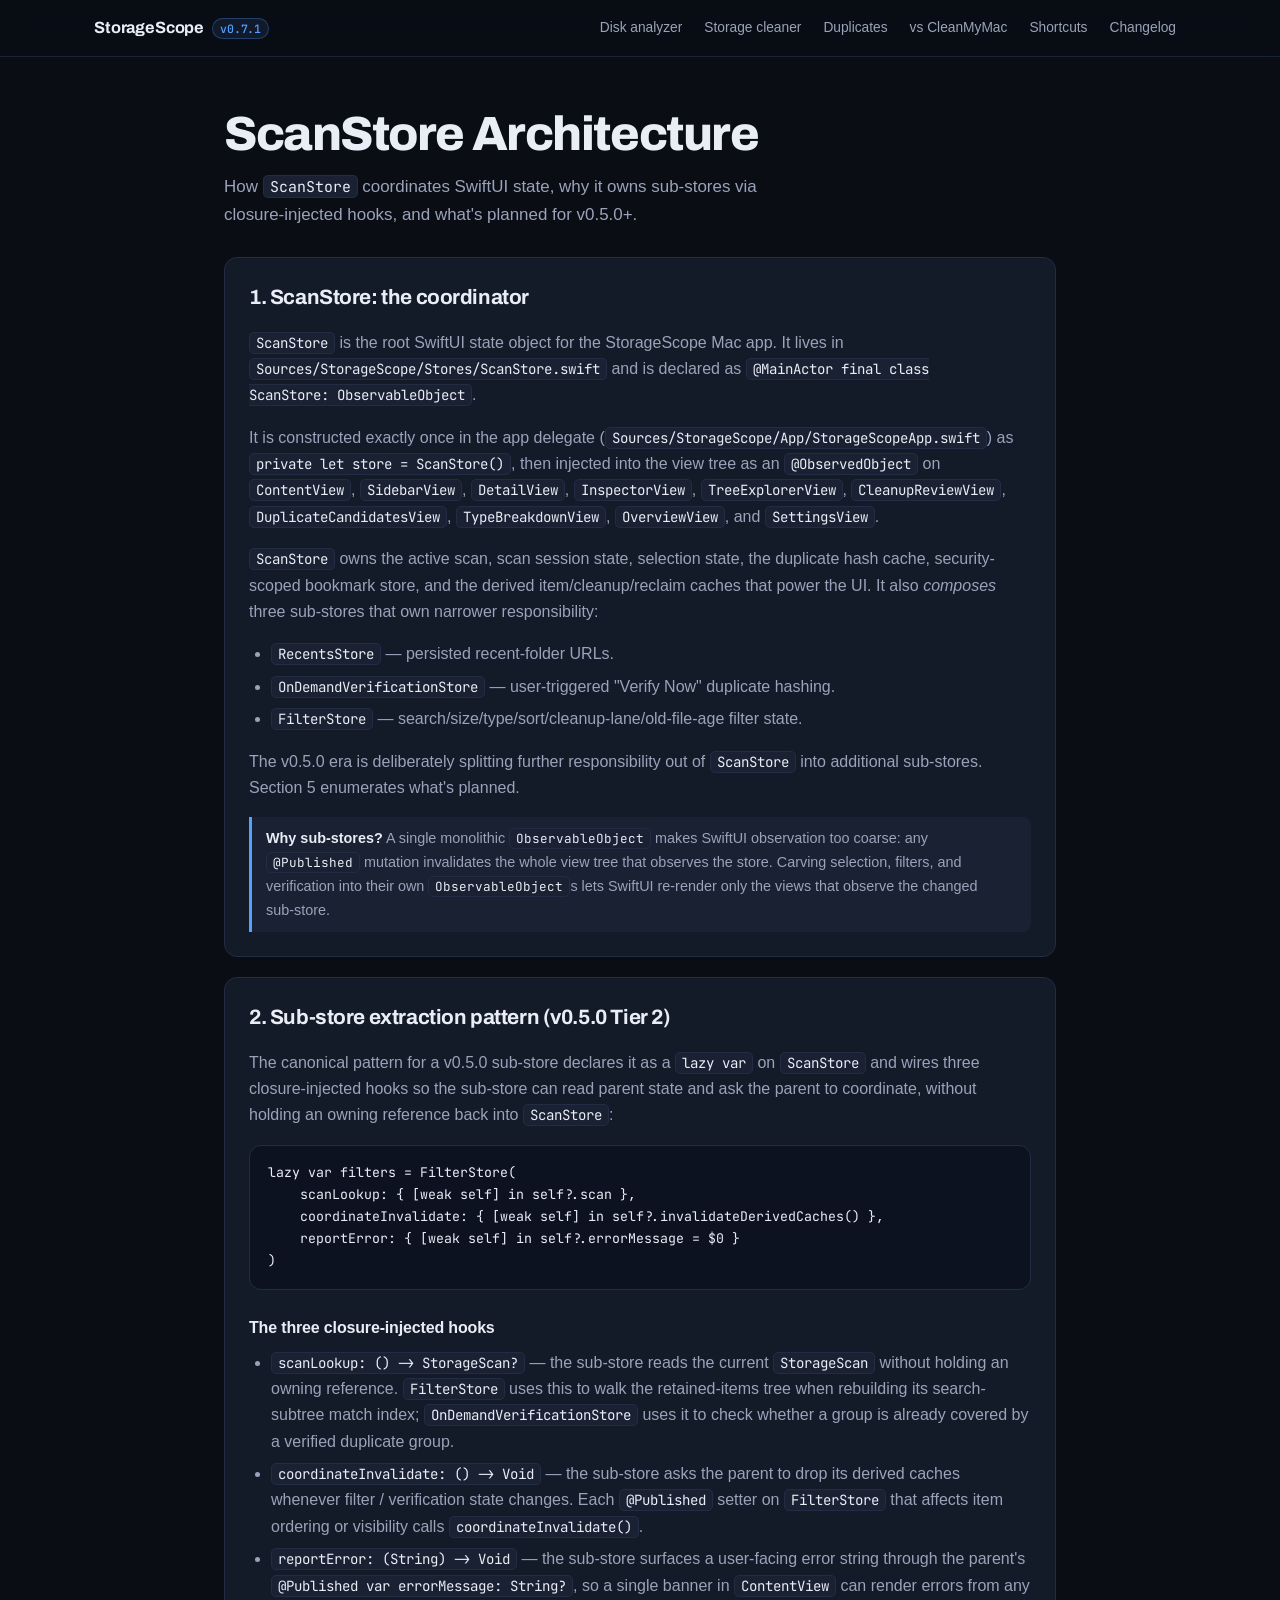
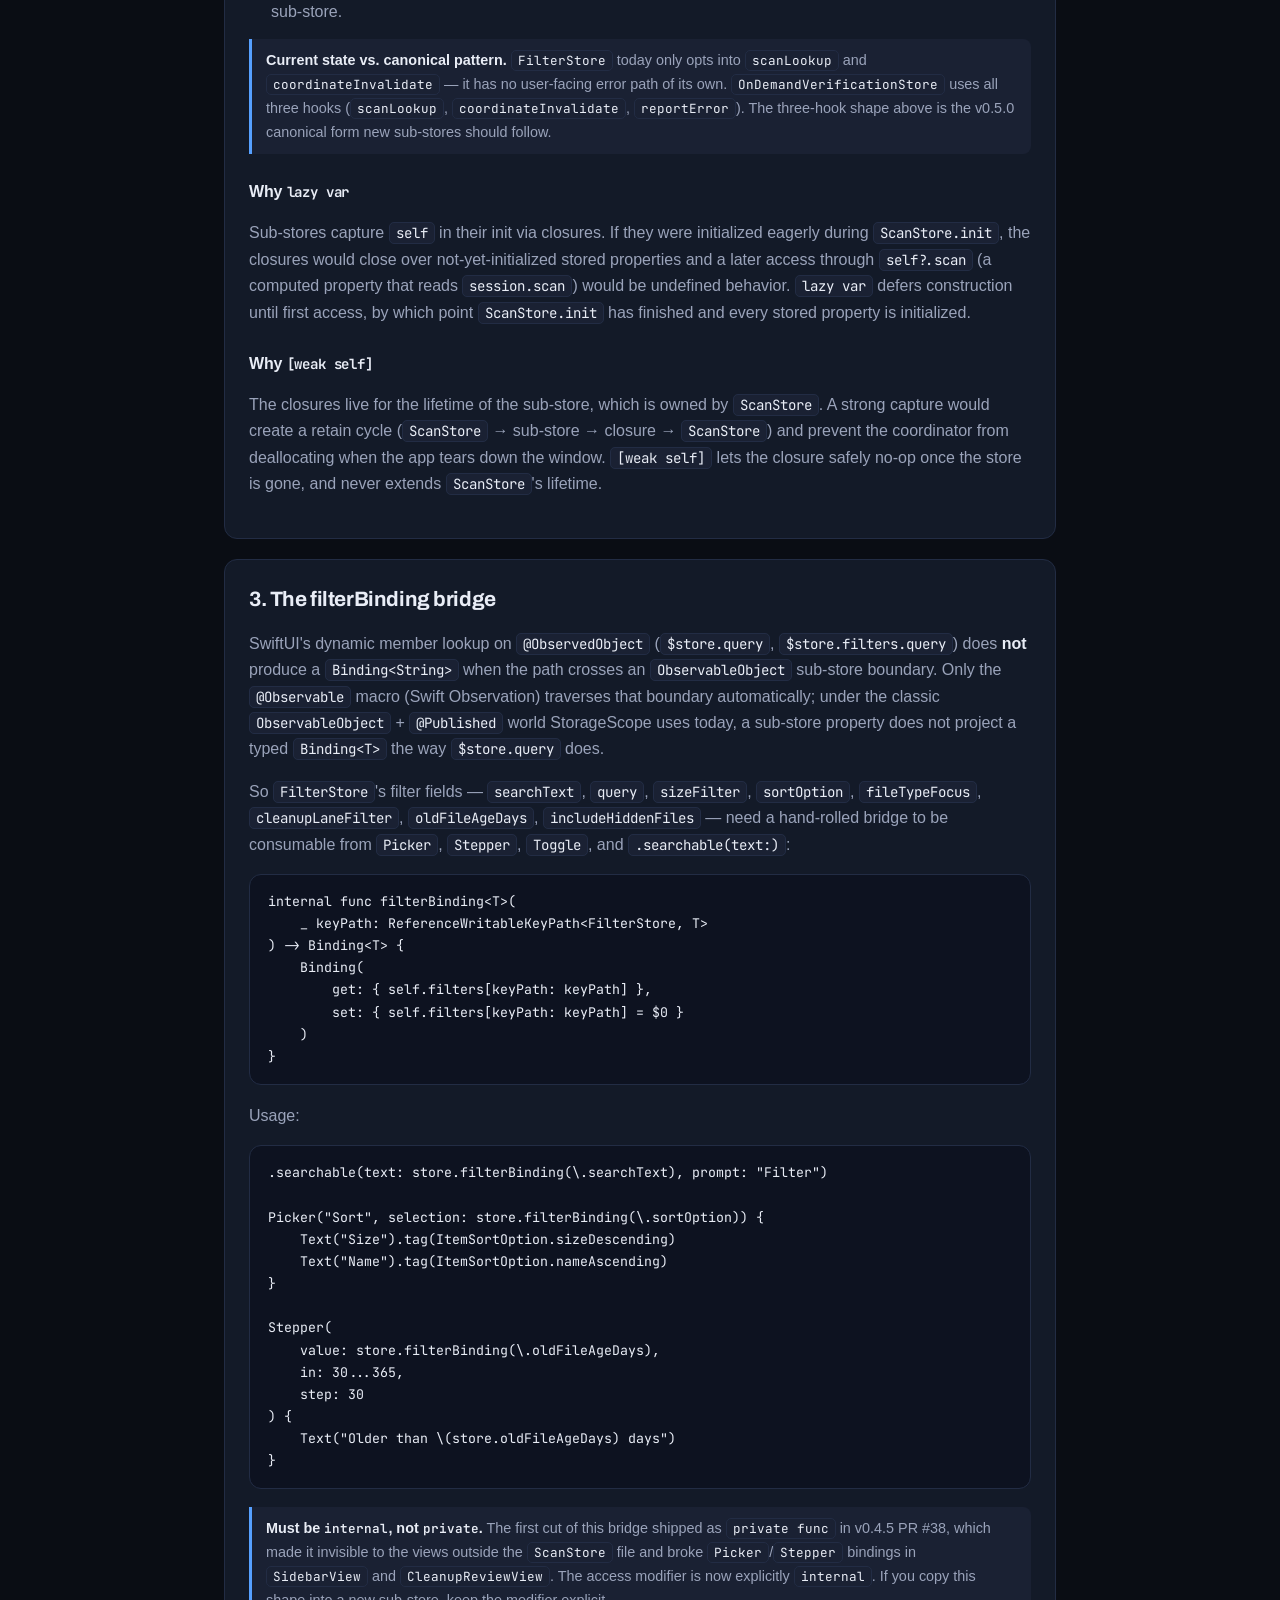
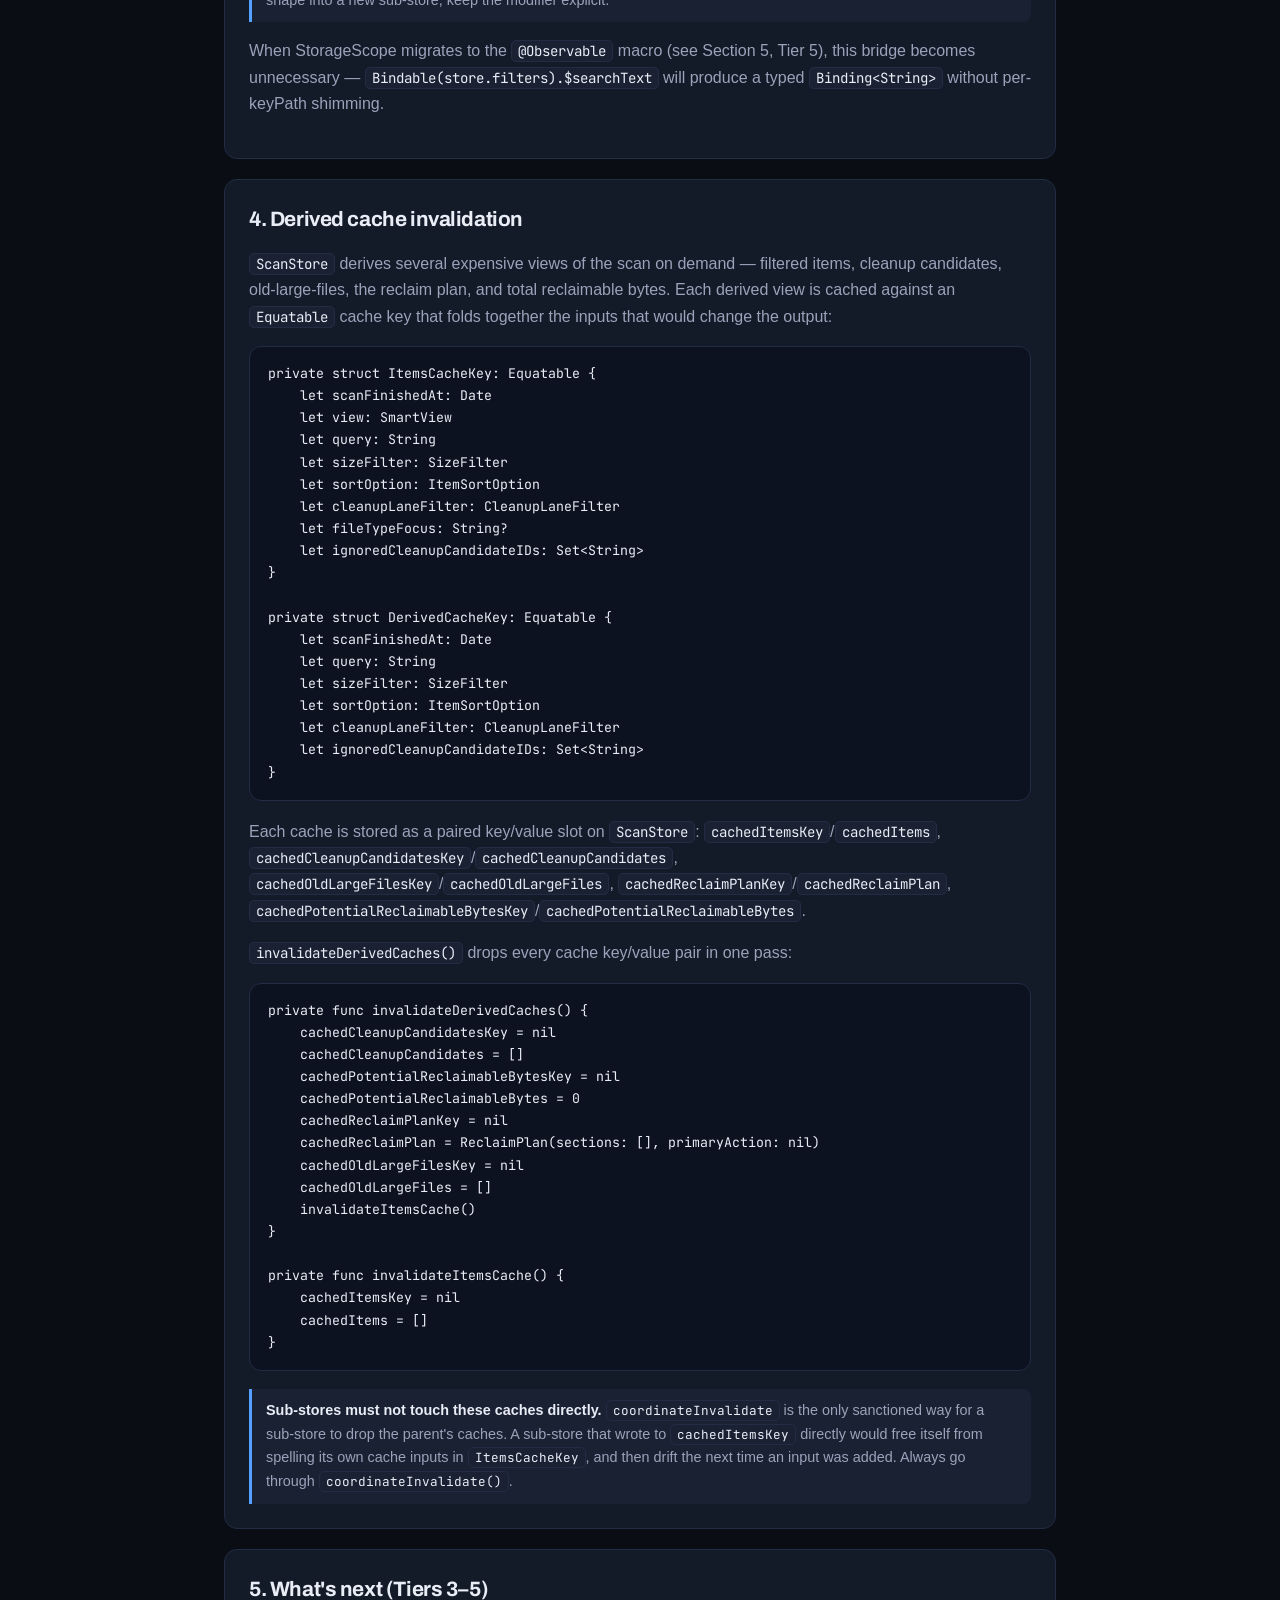
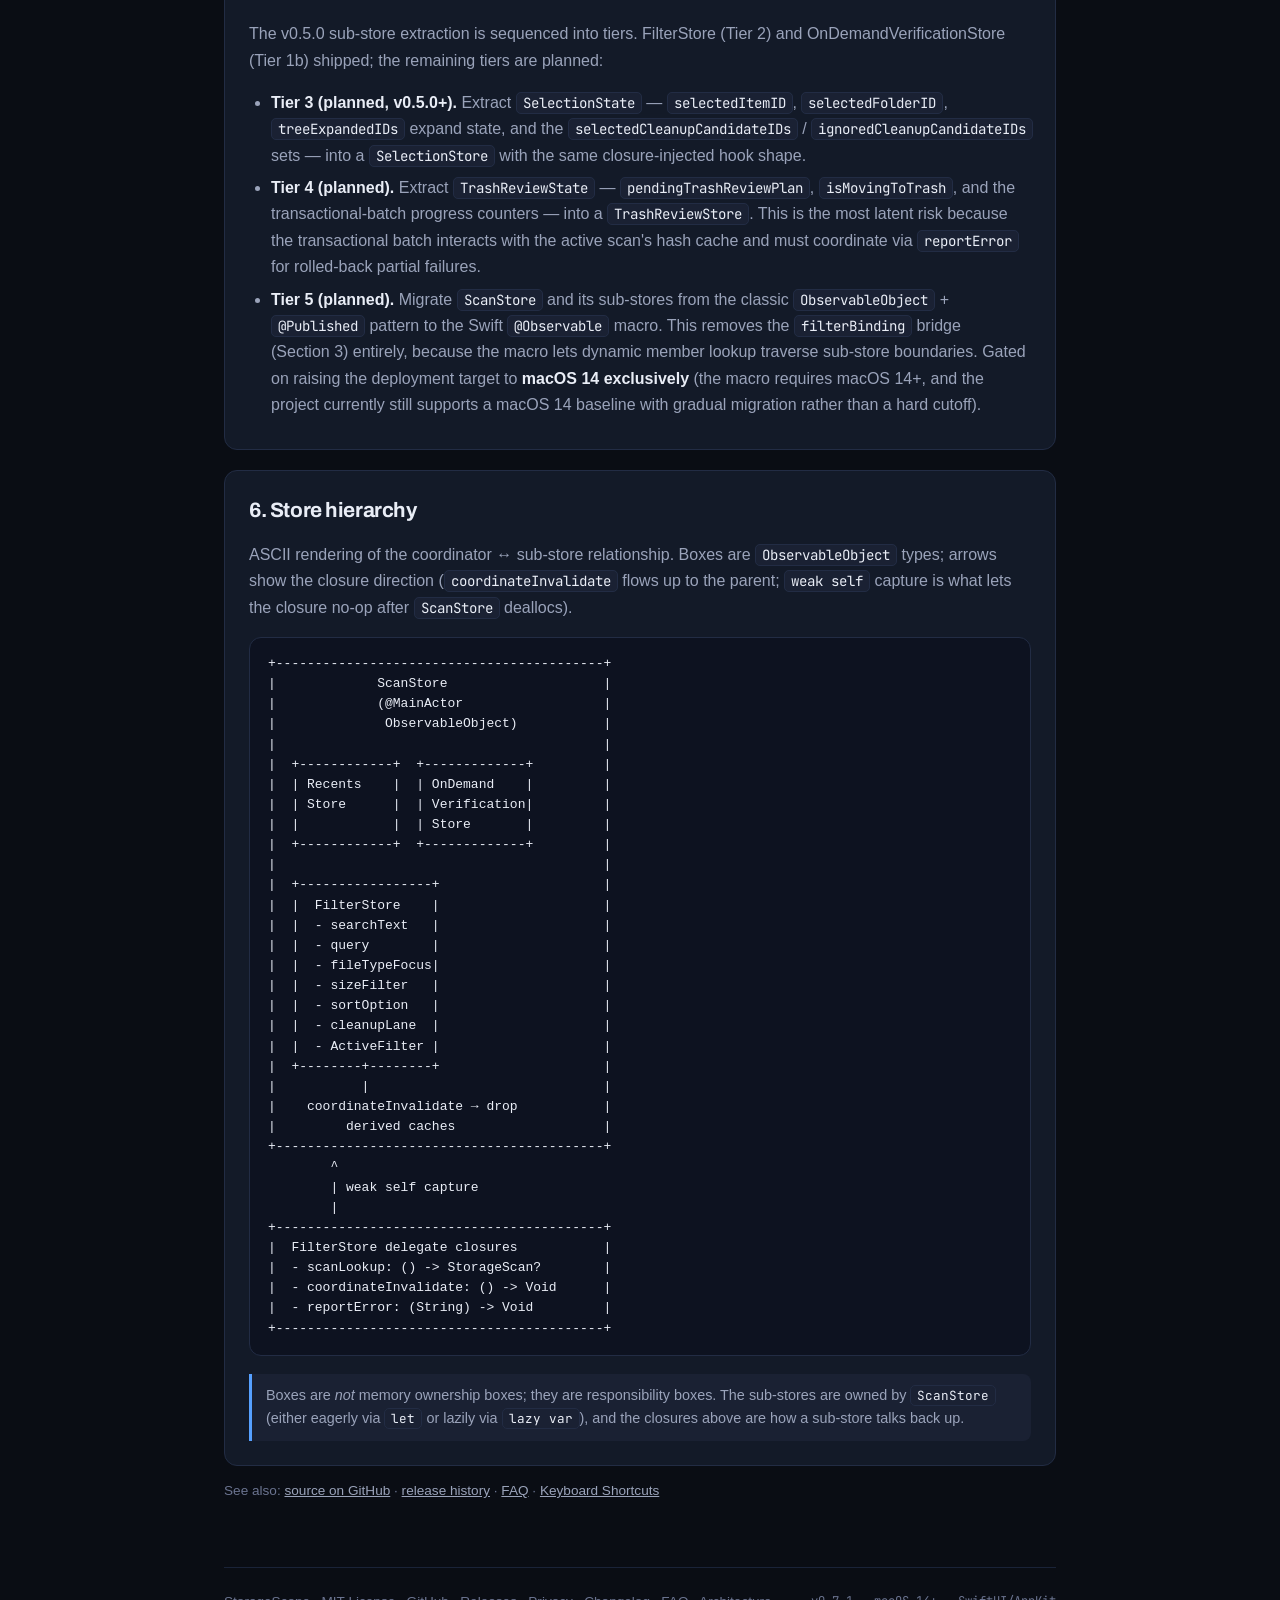
==== commit 9cb1f36f: "Release StorageScope v0.7.1" ====
--- a/docs/architecture.html
+++ b/docs/architecture.html
@@ -42,7 +42,7 @@
 
   <div class="site-nav" role="banner">
     <div class="nav-inner">
-      <a class="brand" href="./">StorageScope <span class="ver">v0.7.0</span></a>
+      <a class="brand" href="./">StorageScope <span class="ver">v0.7.1</span></a>
       <nav aria-label="Site navigation">
         <a href="macos-disk-space-analyzer.html">Disk analyzer</a>
         <a href="mac-storage-cleaner.html">Storage cleaner</a>
@@ -321,7 +321,7 @@
         &middot;
         <a href="architecture.html">Architecture</a>
       </div>
-      <div class="site-footer-meta">v0.7.0 &middot; macOS 14+ &middot; SwiftUI/AppKit</div>
+      <div class="site-footer-meta">v0.7.1 &middot; macOS 14+ &middot; SwiftUI/AppKit</div>
     </footer>
   </main>
 </body>
--- a/docs/assets/site.css
+++ b/docs/assets/site.css
@@ -1,7 +1,7 @@
-/* StorageScope shared site styles — v0.7.0 design system.
+/* StorageScope shared site styles — v0.7.1 design system.
    The homepage (index.html) carries its own page-specific styles built on the
-   same tokens; every other page links this sheet so the whole site reads as
-   one product. */
+   same variables; every other page links this sheet so the whole site reads
+   as one product. */
 
 :root {
   color-scheme: dark;
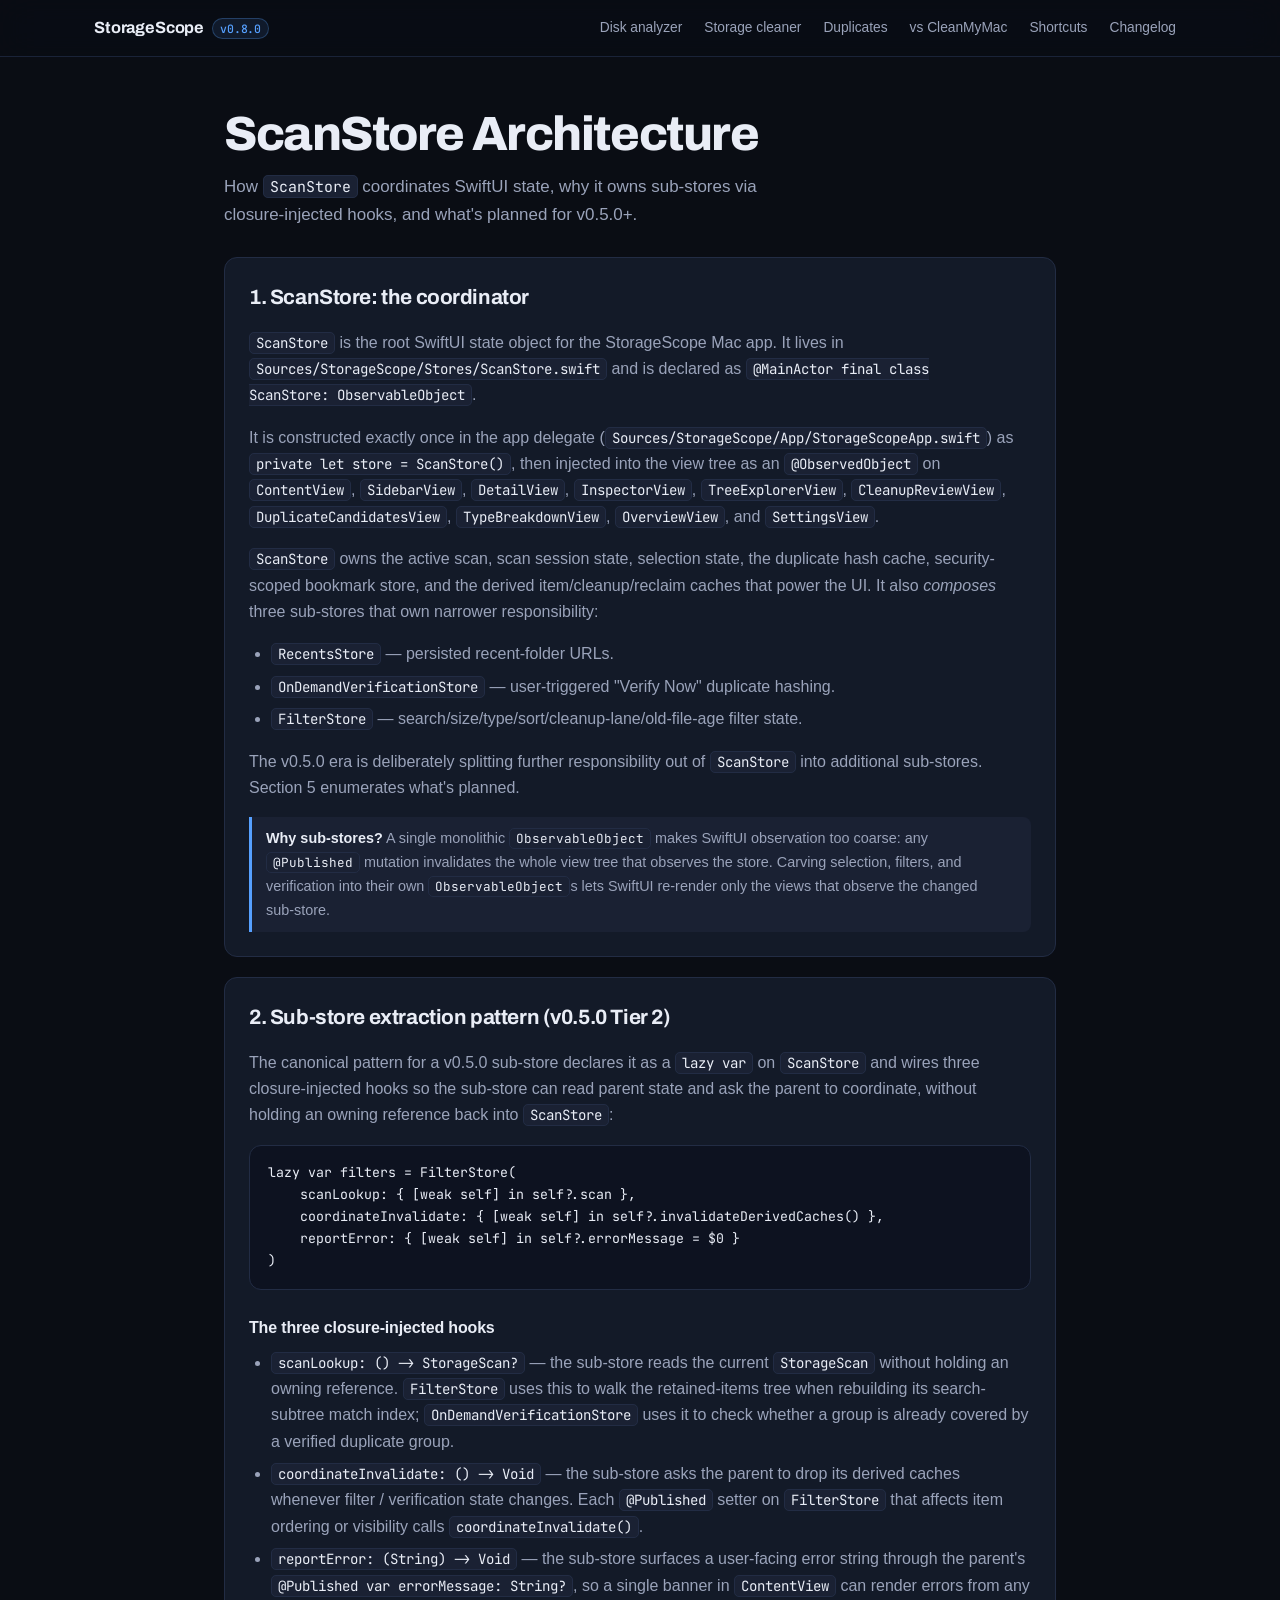
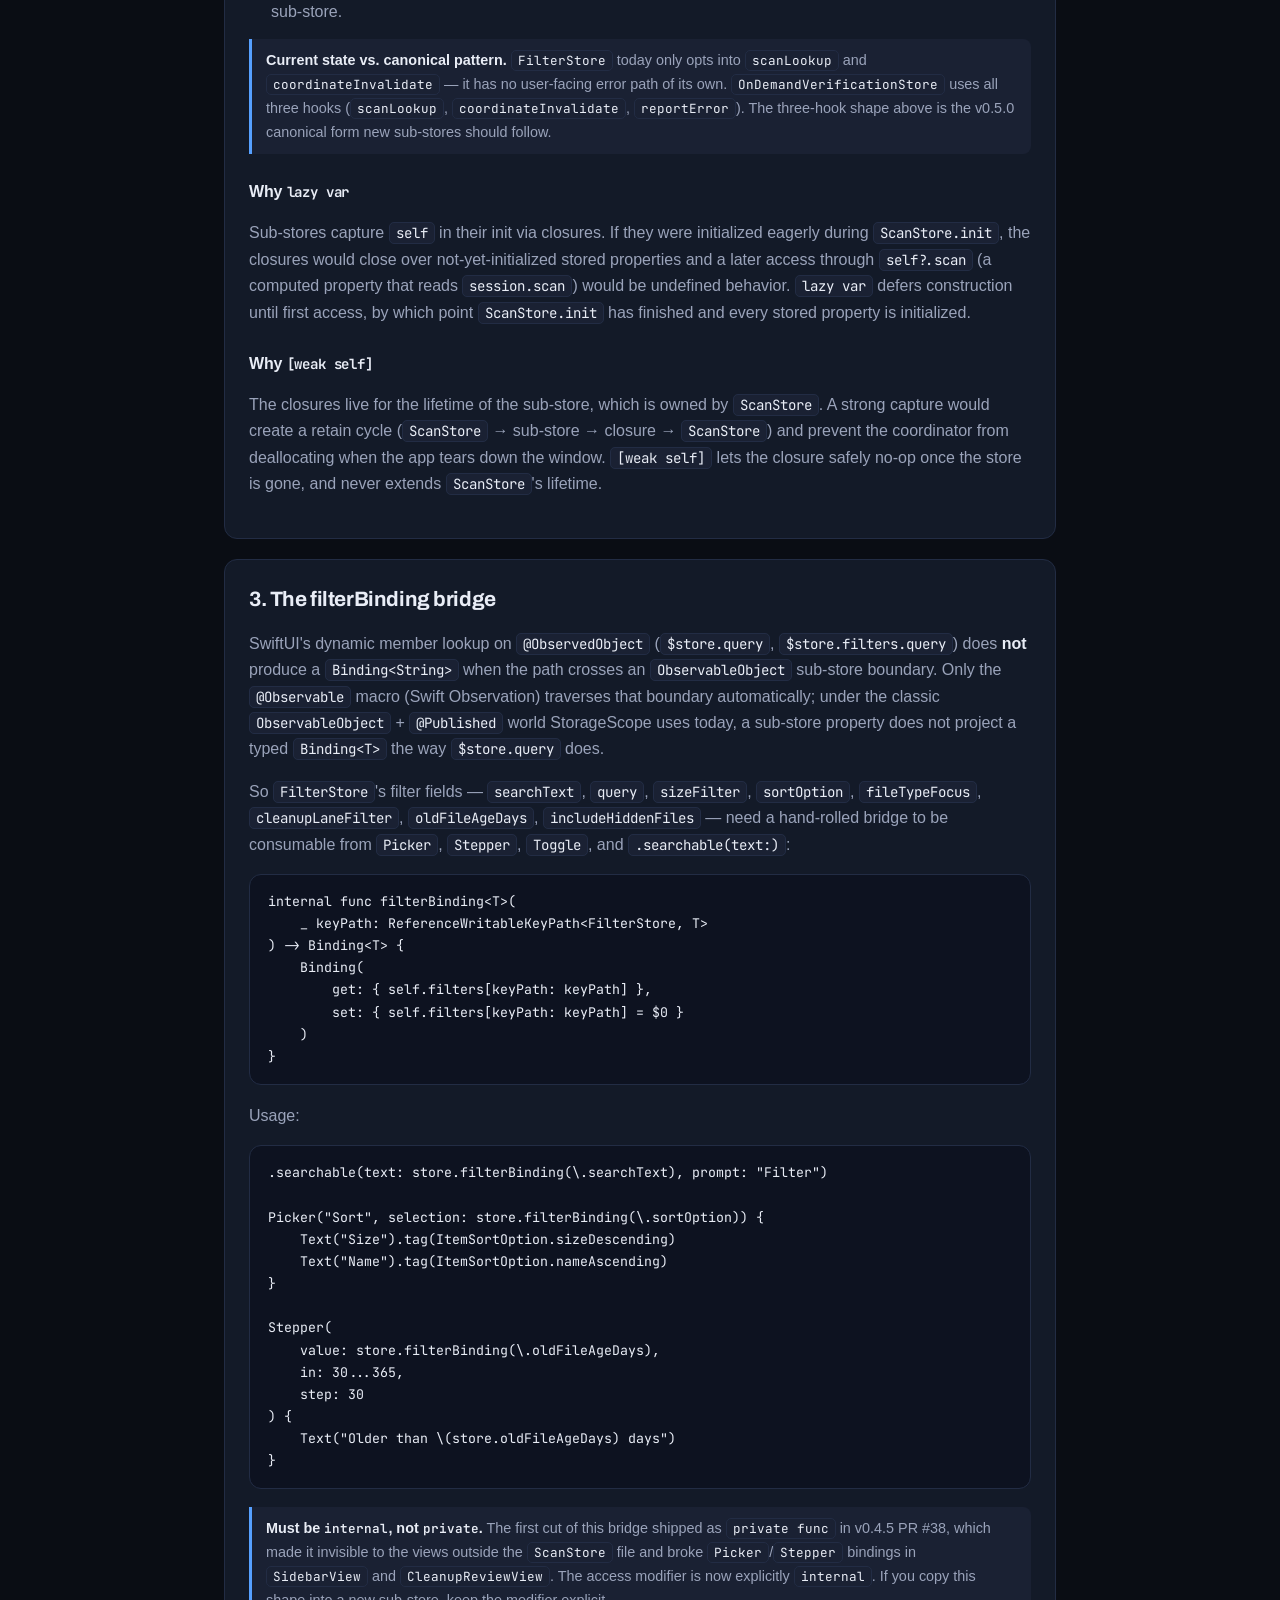
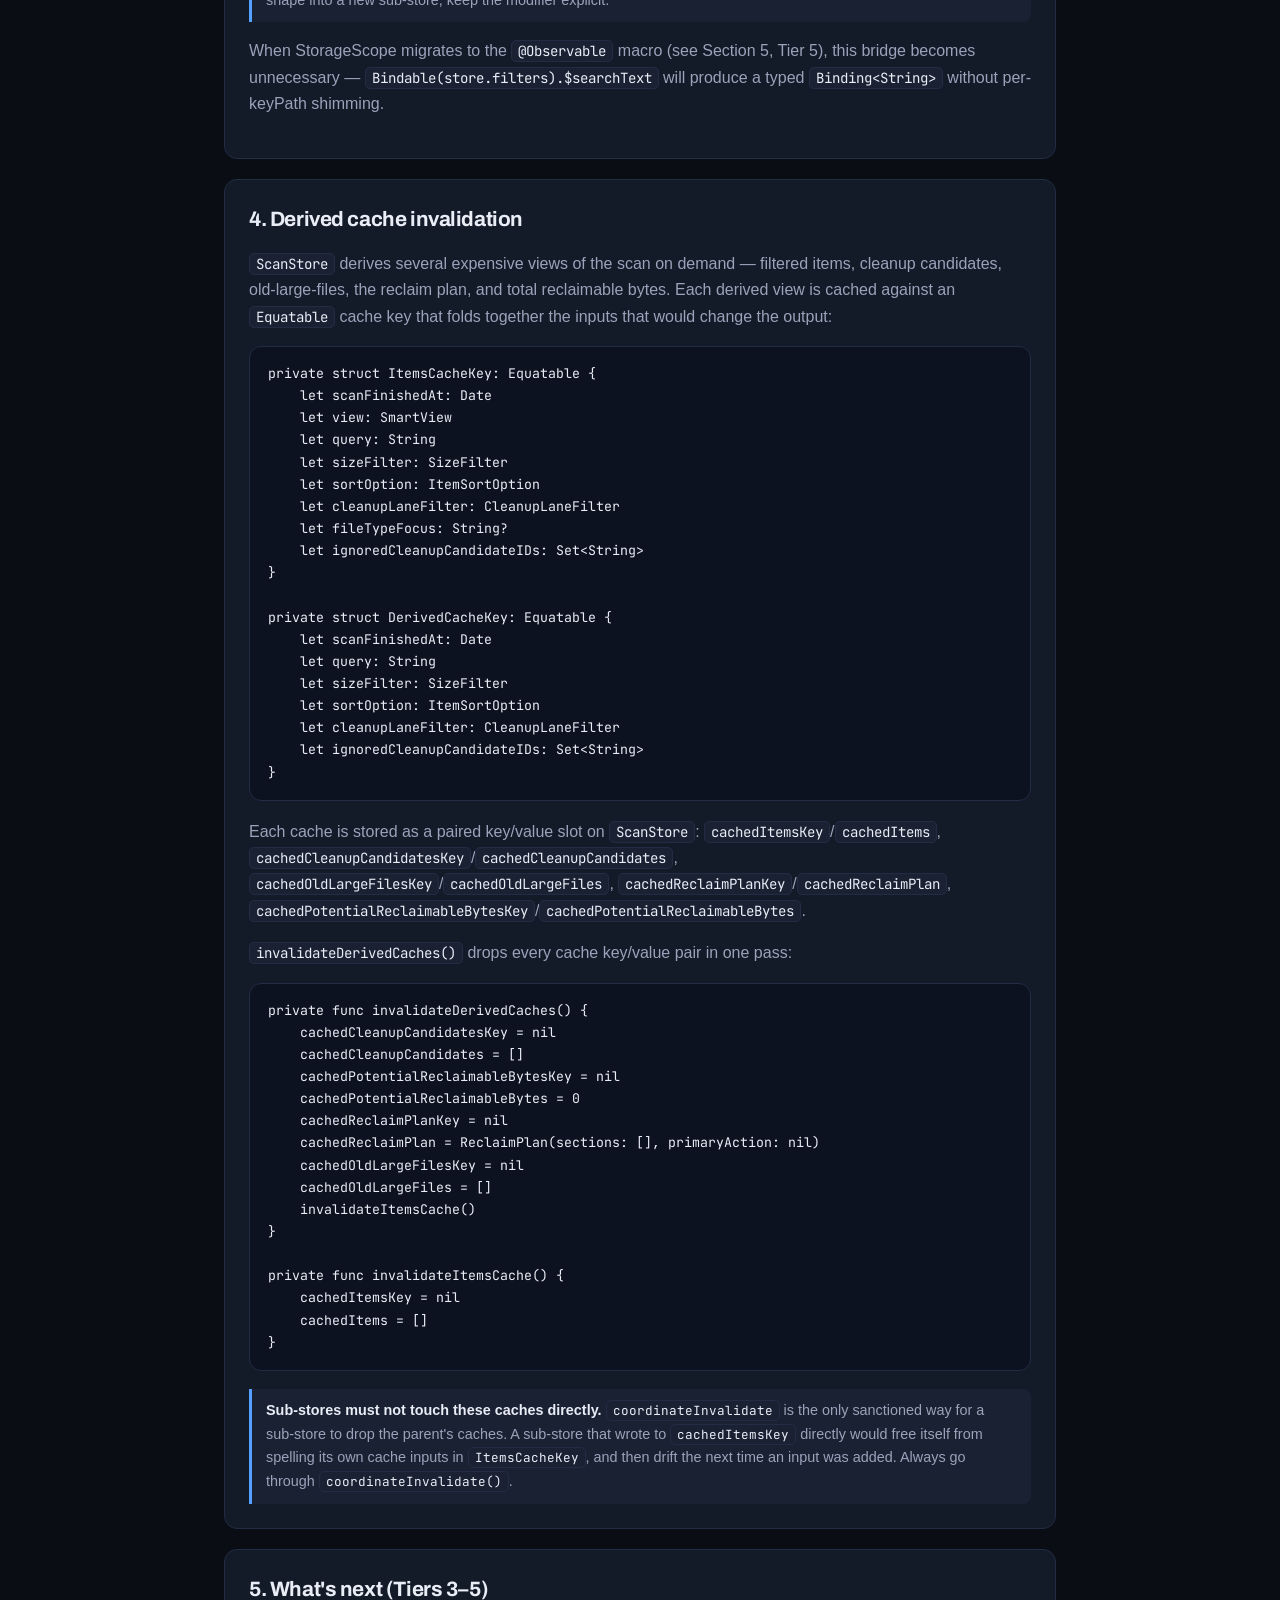
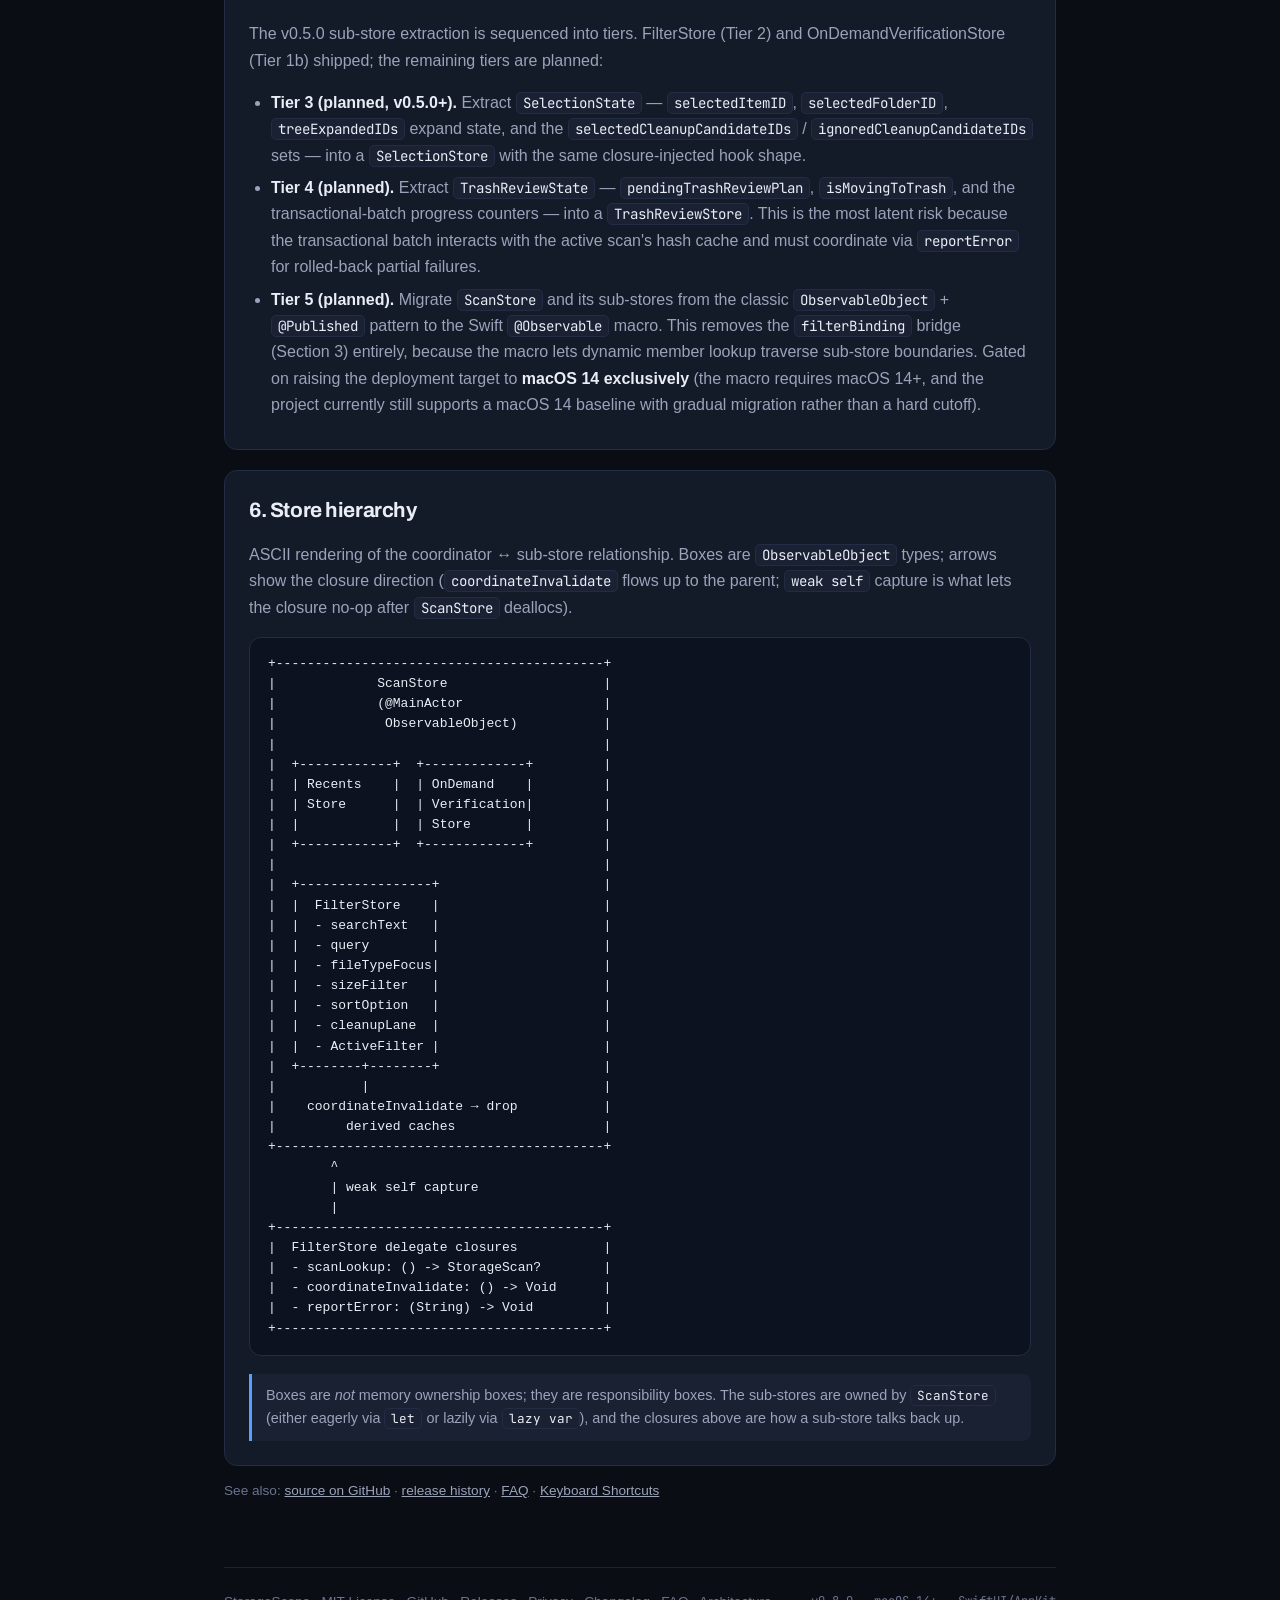
==== commit 2979722e: "Release StorageScope v0.8.0" ====
--- a/docs/architecture.html
+++ b/docs/architecture.html
@@ -42,7 +42,7 @@
 
   <div class="site-nav" role="banner">
     <div class="nav-inner">
-      <a class="brand" href="./">StorageScope <span class="ver">v0.7.1</span></a>
+      <a class="brand" href="./">StorageScope <span class="ver">v0.8.0</span></a>
       <nav aria-label="Site navigation">
         <a href="macos-disk-space-analyzer.html">Disk analyzer</a>
         <a href="mac-storage-cleaner.html">Storage cleaner</a>
@@ -321,7 +321,7 @@
         &middot;
         <a href="architecture.html">Architecture</a>
       </div>
-      <div class="site-footer-meta">v0.7.1 &middot; macOS 14+ &middot; SwiftUI/AppKit</div>
+      <div class="site-footer-meta">v0.8.0 &middot; macOS 14+ &middot; SwiftUI/AppKit</div>
     </footer>
   </main>
 </body>
